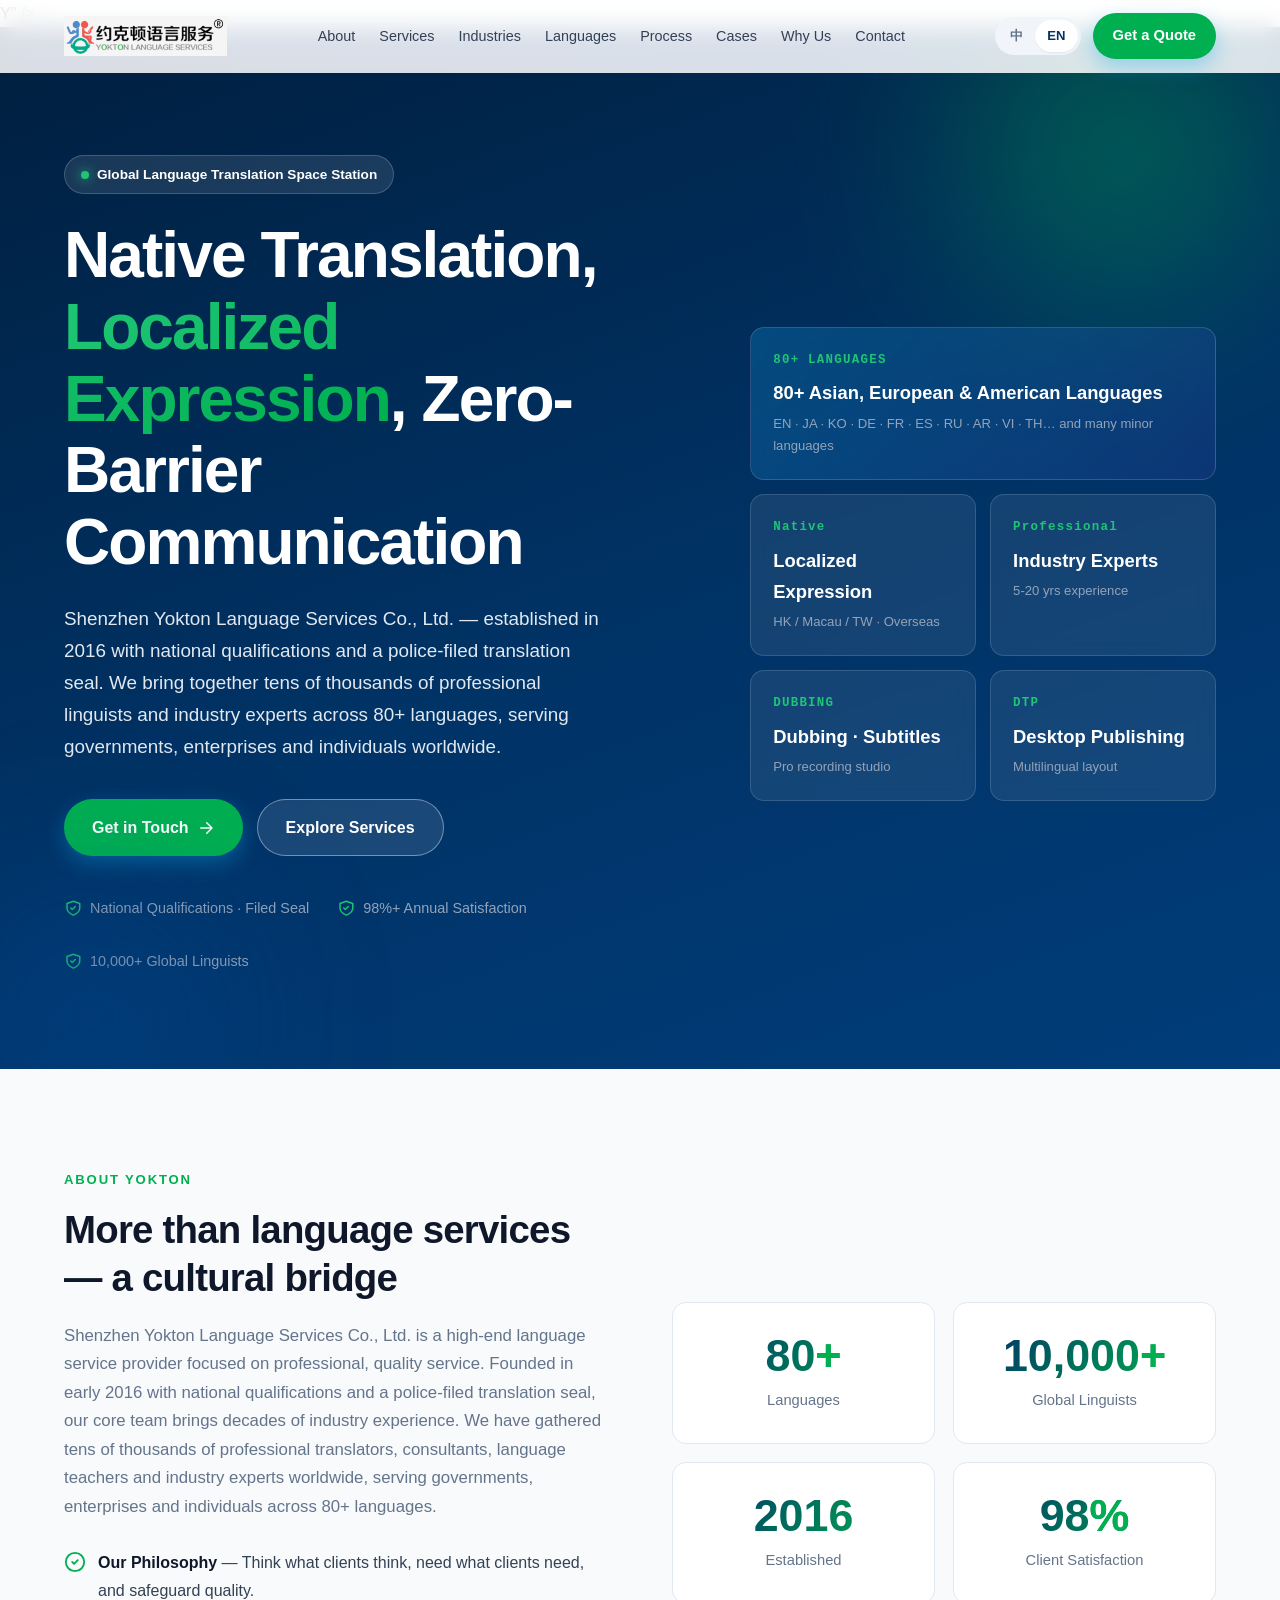
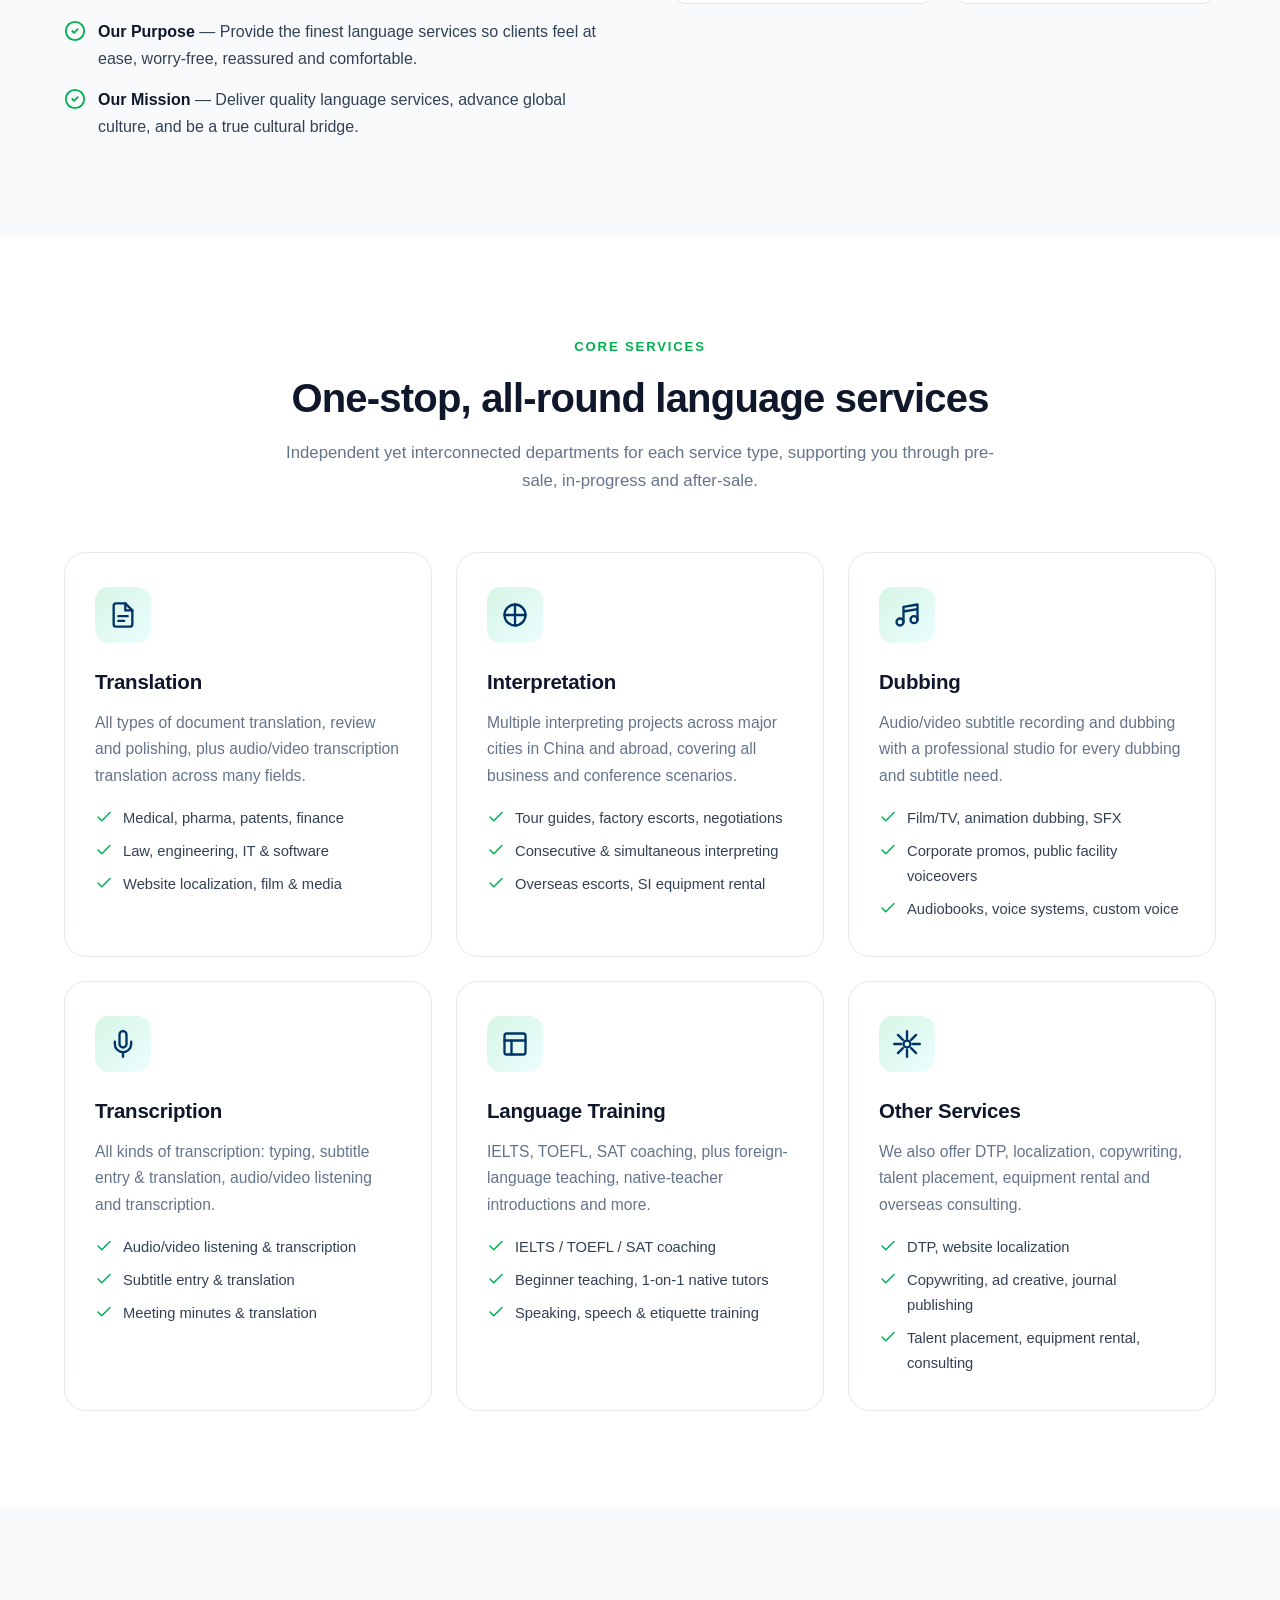
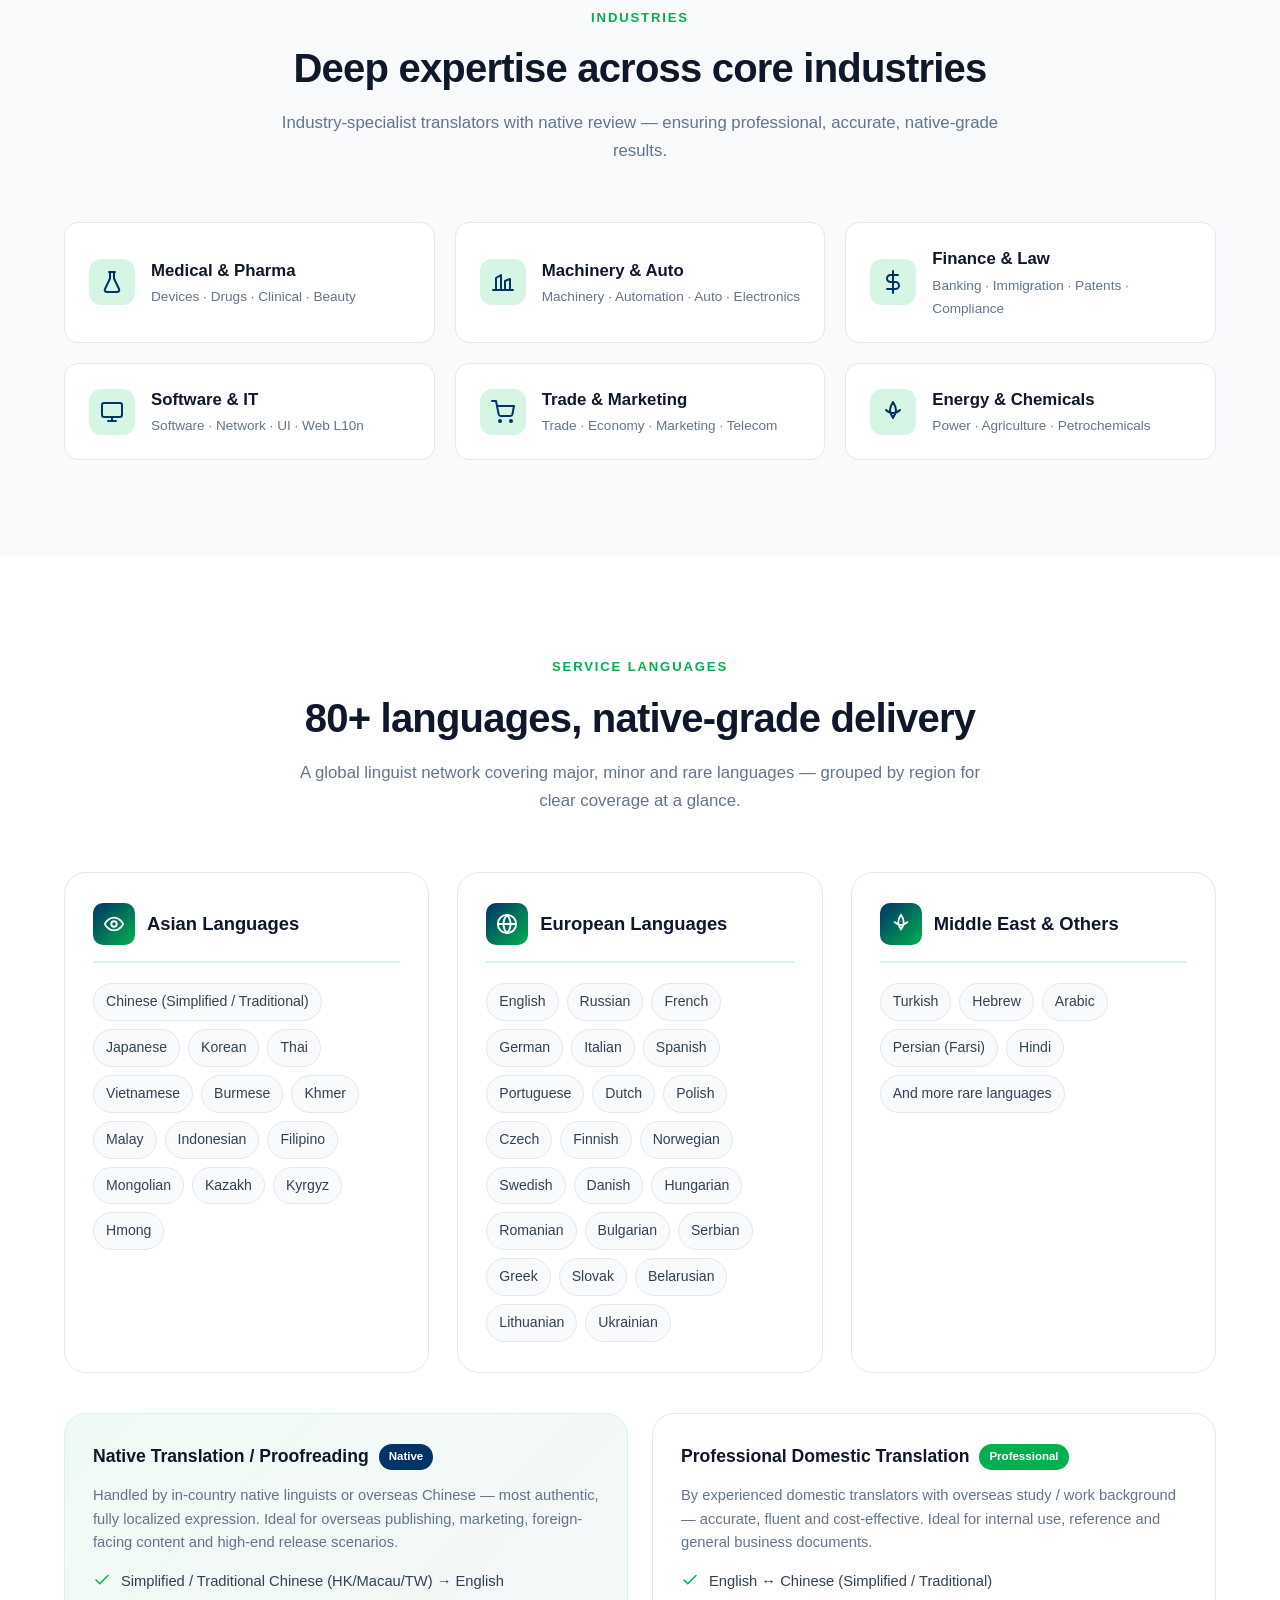
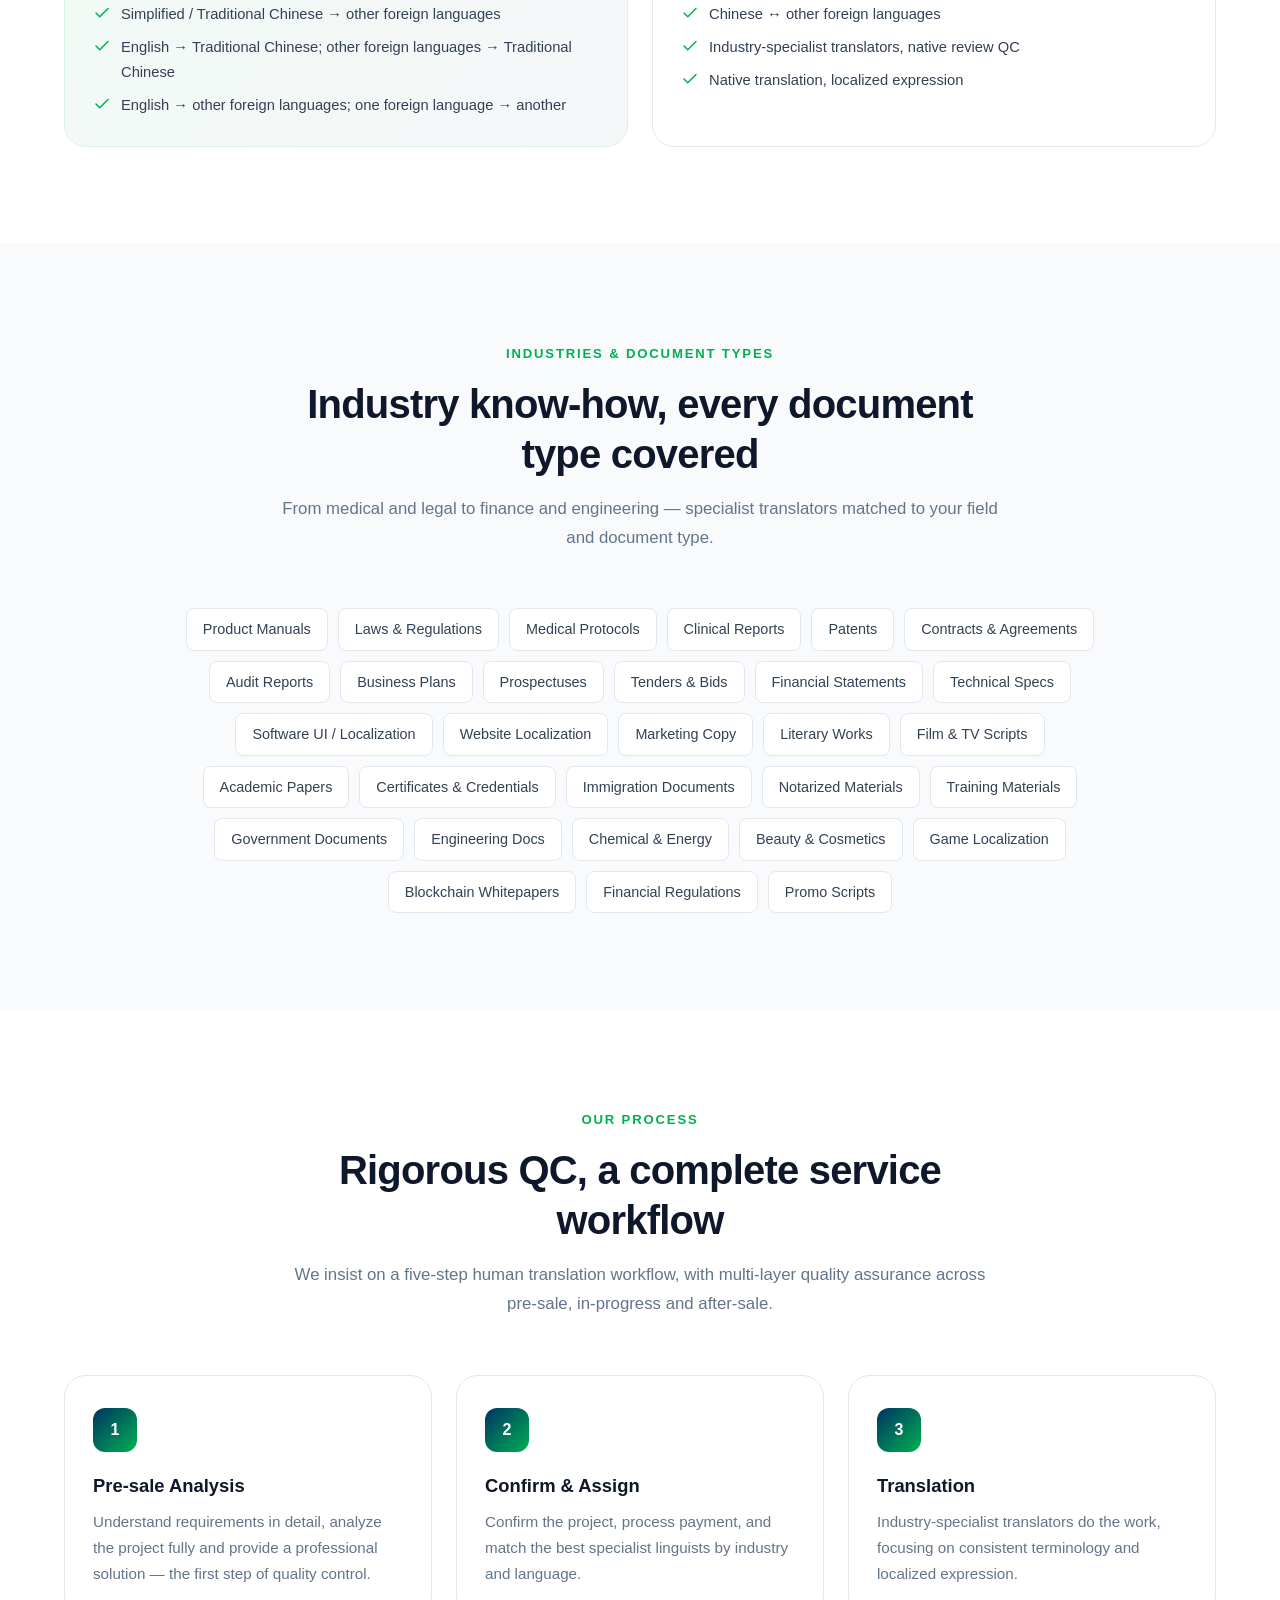
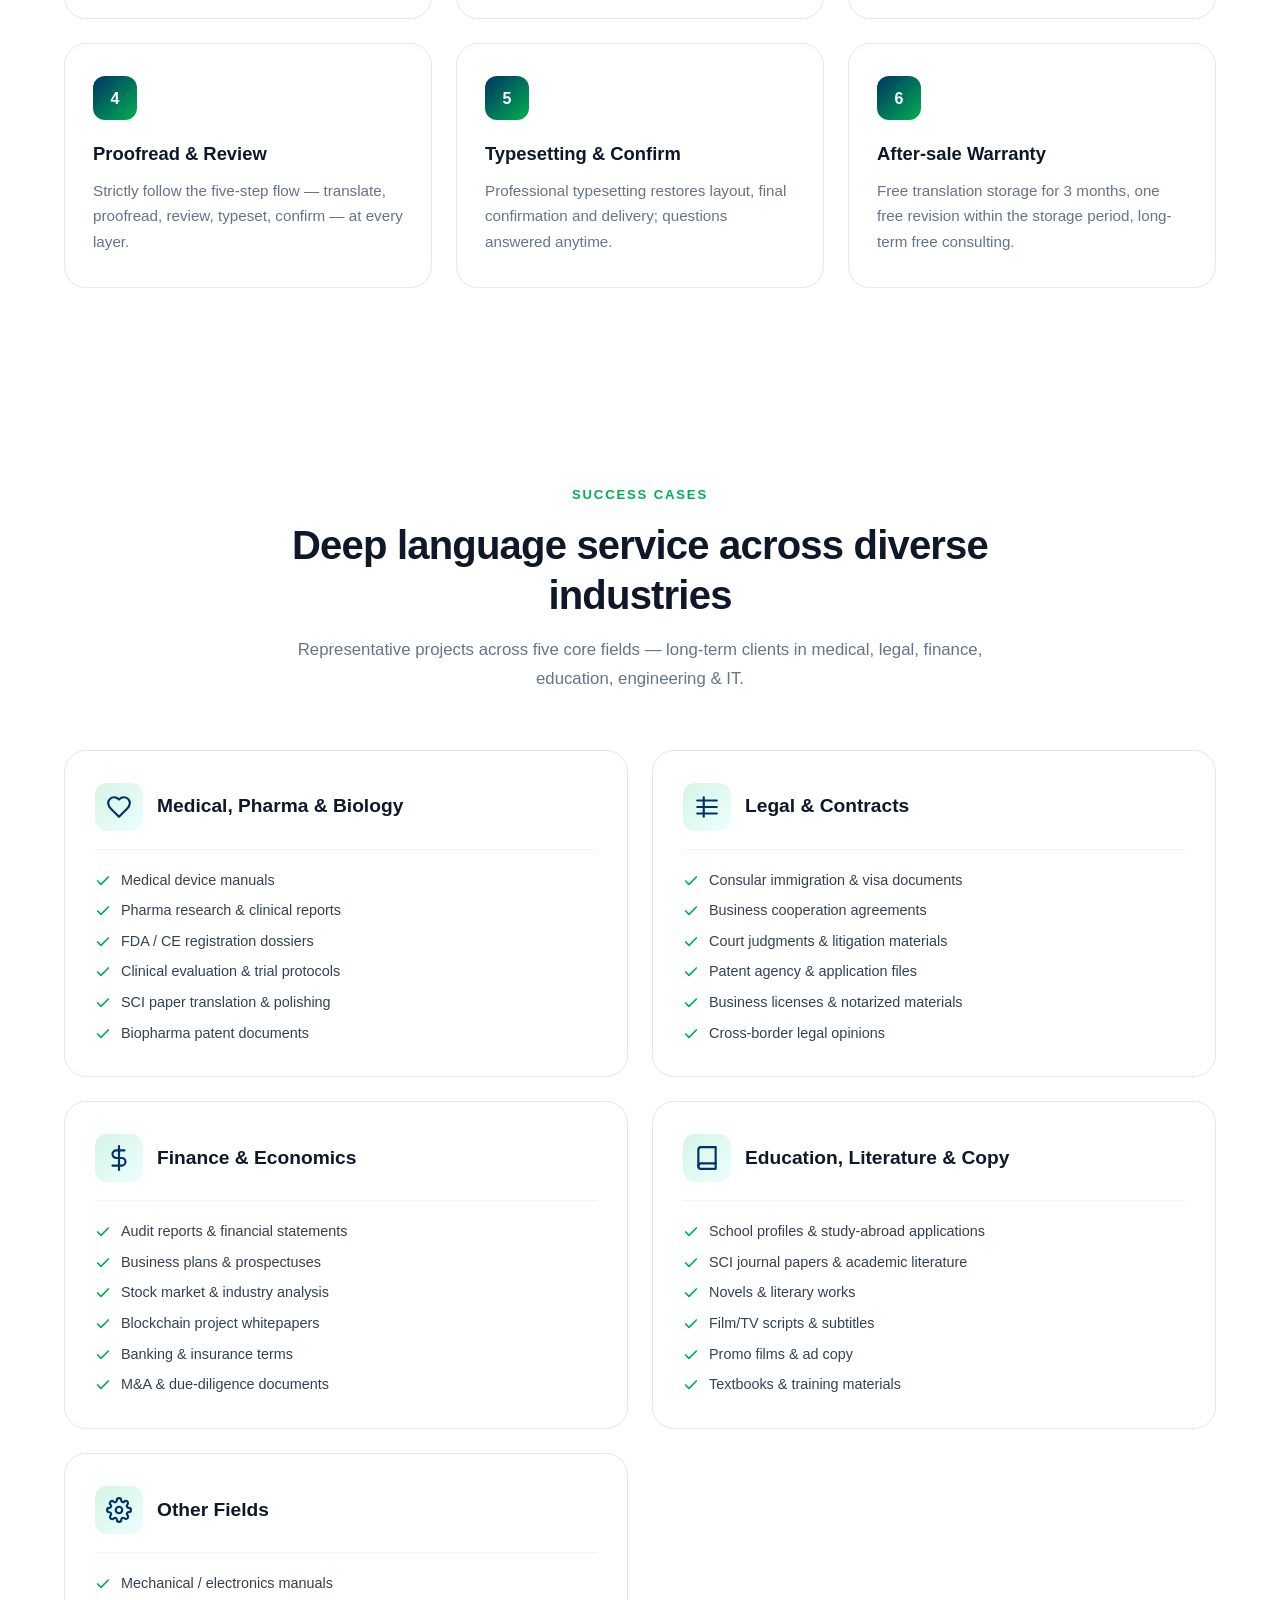
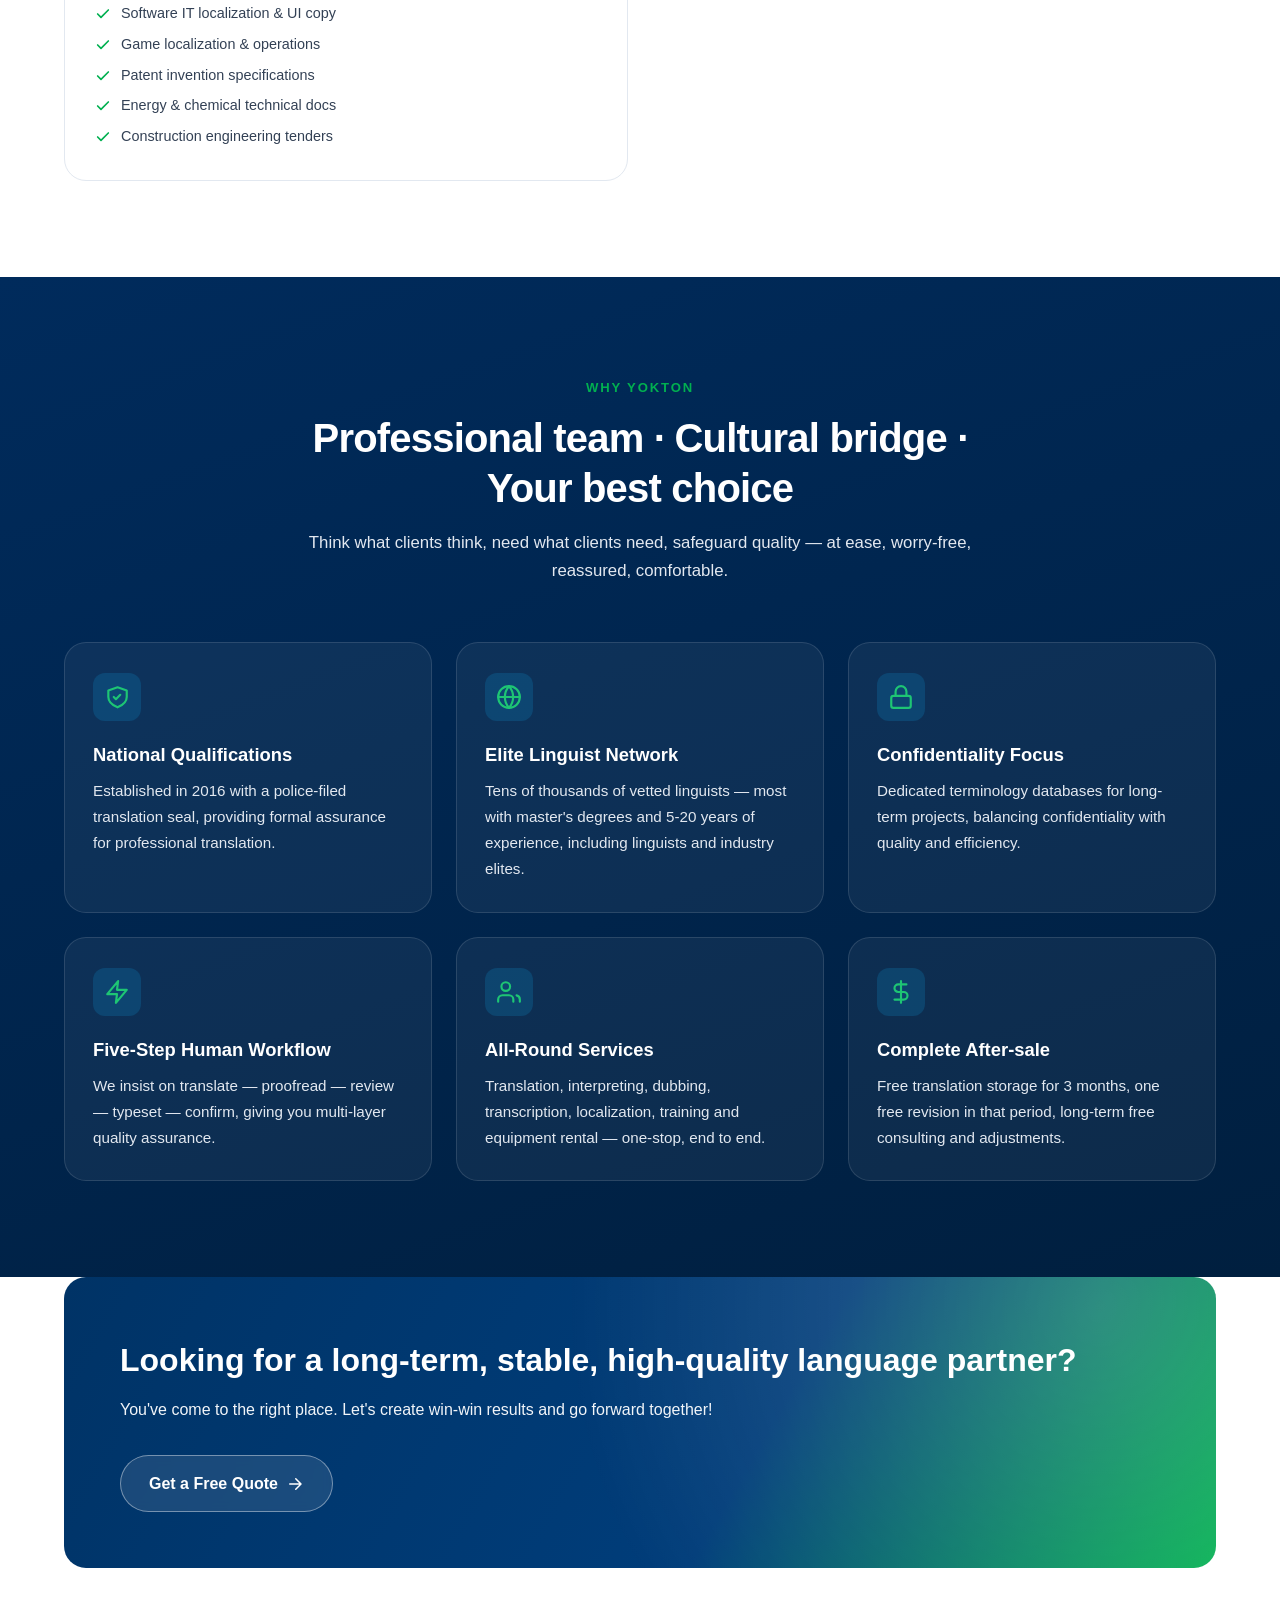
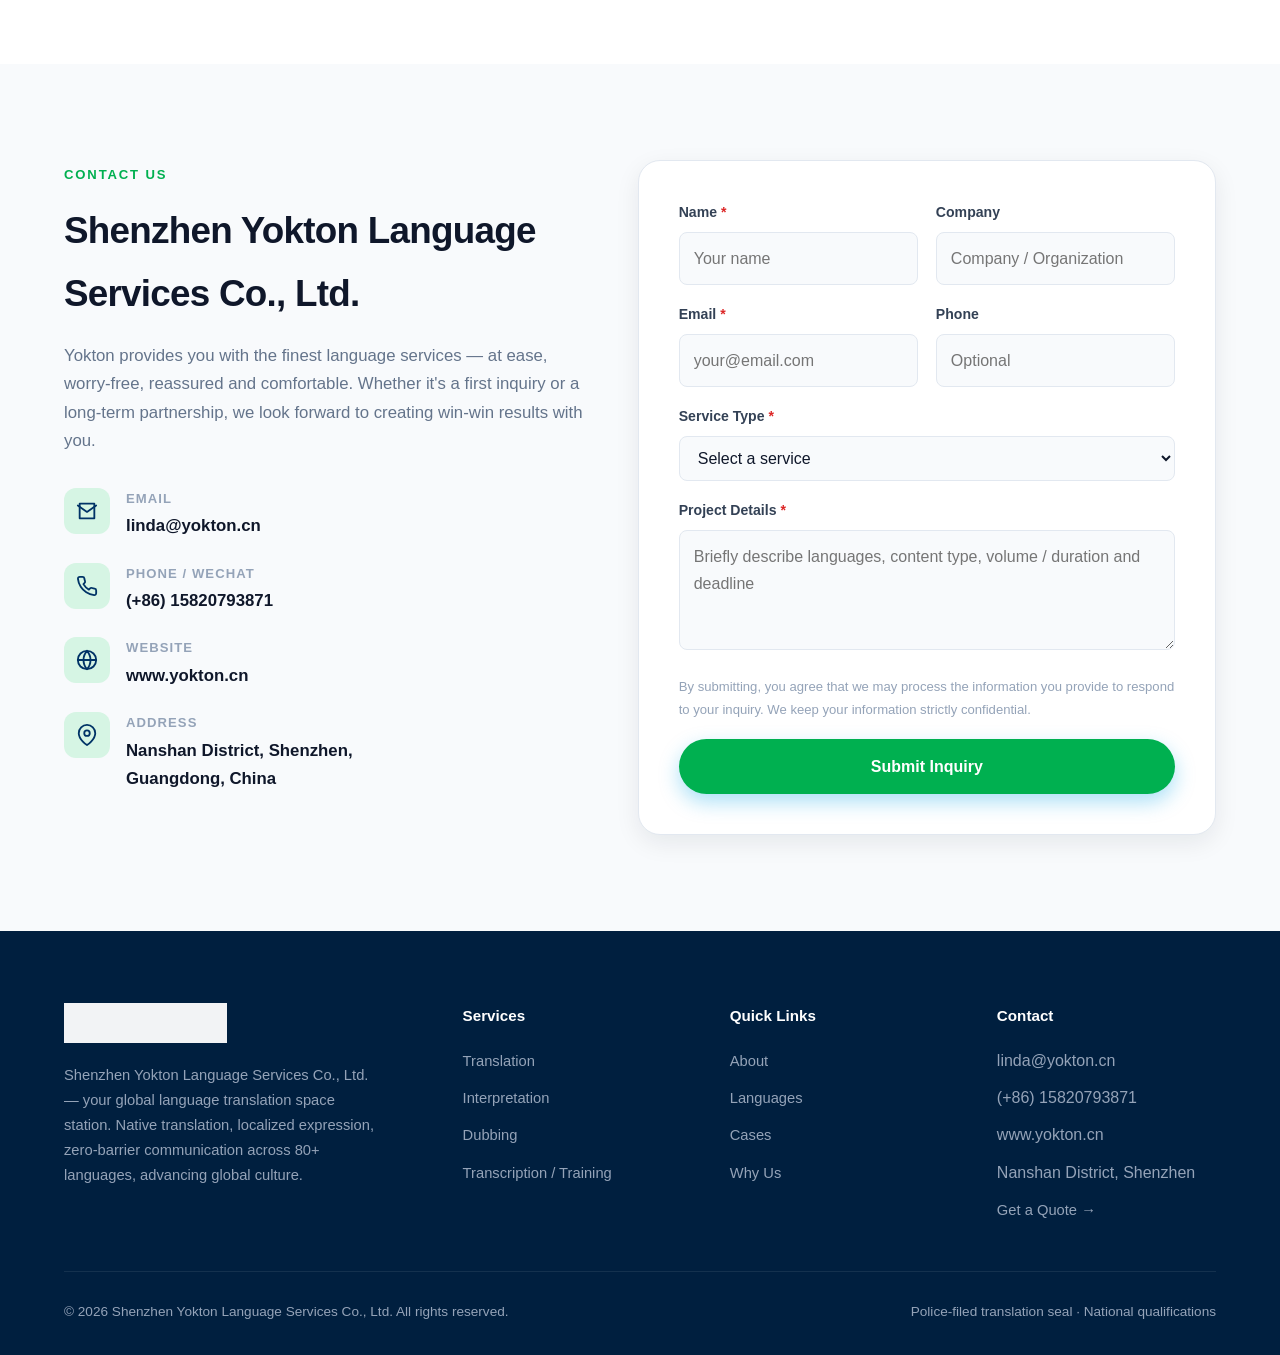
==== en/index.html @ 13876ada "Initial commit: Yokton bilingual static site with working contact form Contact form submits via Form" ====
<!DOCTYPE html>
<html lang="en">
<head>
<meta charset="UTF-8" />
<meta name="viewport" content="width=device-width, initial-scale=1.0" />
<title>Yokton Language Services | Global Language Translation Space Station</title>
<meta name="description" content="Shenzhen Yokton Language Services — your global language translation space station. Native translation, localized expression, zero-barrier communication. Translation, interpreting, dubbing, transcription, localization, DTP and training across 80+ languages, with 98%+ annual client satisfaction." />
<meta name="keywords" content="Yokton,translation company,Shenzhen translation,interpreting,dubbing,transcription,localization,DTP,language training,native translation,80 languages" />
<meta name="author" content="Shenzhen Yokton Language Services Co., Ltd." />

<!-- Open Graph -->
<meta property="og:type" content="website" />
<meta property="og:locale" content="en_US" />
<meta property="og:site_name" content="Yokton Language Services" />
<meta property="og:title" content="Yokton Language Services | Global Language Translation Space Station" />
<meta property="og:description" content="Native translation, localized expression, zero-barrier communication. Translation, interpreting, dubbing, localization across 80+ languages, with 98%+ client satisfaction." />
<meta property="og:url" content="https://www.yokton.cn/en/" />

<link rel="canonical" href="https://www.yokton.cn/en/" />
<link rel="alternate" hreflang="zh-CN" href="https://www.yokton.cn/" />
<link rel="alternate" hreflang="en" href="https://www.yokton.cn/en/" />
<link rel="icon" href="data:image/svg+xml,<svg xmlns='http://www.w3.org/2000/svg' viewBox='0 0 100 100' width="24" height="24"><rect width='100' height='100' rx='22' fill='%231e3a8a'/><text x='50' y='68' font-size='56' font-weight='800' fill='white' text-anchor='middle' font-family='sans-serif'>Y</text></svg>" />

<link rel="stylesheet" href="../css/style.css?v=4" />
</head>
<body>

<!-- ============ Header ============ -->
<header class="header" id="header">
  <div class="container nav">
    <a href="#top" class="brand" aria-label="Yokton Language Services home">
      <img src="../images/logo.png" alt="Yokton Language Services" class="brand-logo" />
    </a>

    <nav class="nav-menu" id="navMenu" aria-label="Main navigation">
      <a href="#about">About</a>
      <a href="#services">Services</a>
      <a href="#industries">Industries</a>
      <a href="#languages">Languages</a>
      <a href="#process">Process</a>
      <a href="#cases">Cases</a>
      <a href="#why">Why Us</a>
      <a href="#contact">Contact</a>
    </nav>

    <div class="nav-actions">
      <div class="lang-switch" role="group" aria-label="Language switch">
        <a href="../index.html" hreflang="zh">中</a>
        <a href="index.html" class="is-active" hreflang="en">EN</a>
      </div>
      <a href="#contact" class="btn btn--primary nav-cta">Get a Quote</a>
      <button class="nav-toggle" id="navToggle" aria-label="Open menu" aria-expanded="false" aria-controls="navMenu">
        <svg viewBox="0 0 24 24" fill="none" stroke="currentColor" stroke-width="2" stroke-linecap="round" width="24" height="24"><path d="M4 6h16M4 12h16M4 18h16"/></svg>
      </button>
    </div>
  </div>
</header>

<main id="top">

<!-- ============ Hero ============ -->
<section class="hero">
  <div class="container hero-grid">
    <div class="hero-copy">
      <span class="hero-eyebrow"><span class="dot"></span> Global Language Translation Space Station</span>
      <h1>Native Translation,<br><span class="accent">Localized Expression</span>, Zero-Barrier Communication</h1>
      <p class="hero-lead">Shenzhen Yokton Language Services Co., Ltd. — established in 2016 with national qualifications and a police-filed translation seal. We bring together tens of thousands of professional linguists and industry experts across 80+ languages, serving governments, enterprises and individuals worldwide.</p>
      <div class="hero-actions">
        <a href="#contact" class="btn btn--primary">
          Get in Touch
          <svg viewBox="0 0 24 24" fill="none" stroke="currentColor" stroke-width="2" stroke-linecap="round" stroke-linejoin="round" width="18" height="18"><path d="M5 12h14M13 5l7 7-7 7"/></svg>
        </a>
        <a href="#services" class="btn btn--ghost">Explore Services</a>
      </div>
      <div class="hero-trust">
        <span><svg viewBox="0 0 24 24" fill="none" stroke="currentColor" stroke-width="2" stroke-linecap="round" stroke-linejoin="round" width="18" height="18"><path d="M9 12l2 2 4-4"/><path d="M21 12c0 5-3.5 7.5-8.5 9.5C7.5 19.5 4 17 4 12V6l8.5-3L21 6z"/></svg> National Qualifications · Filed Seal</span>
        <span><svg viewBox="0 0 24 24" fill="none" stroke="currentColor" stroke-width="2" stroke-linecap="round" stroke-linejoin="round" width="18" height="18"><path d="M9 12l2 2 4-4"/><path d="M21 12c0 5-3.5 7.5-8.5 9.5C7.5 19.5 4 17 4 12V6l8.5-3L21 6z"/></svg> 98%+ Annual Satisfaction</span>
        <span><svg viewBox="0 0 24 24" fill="none" stroke="currentColor" stroke-width="2" stroke-linecap="round" stroke-linejoin="round" width="18" height="18"><path d="M9 12l2 2 4-4"/><path d="M21 12c0 5-3.5 7.5-8.5 9.5C7.5 19.5 4 17 4 12V6l8.5-3L21 6z"/></svg> 10,000+ Global Linguists</span>
      </div>
    </div>

    <div class="hero-visual">
      <div class="lang-cards">
        <div class="lang-card featured">
          <div class="code">80+ LANGUAGES</div>
          <div class="name">80+ Asian, European &amp; American Languages</div>
          <div class="meta">EN · JA · KO · DE · FR · ES · RU · AR · VI · TH… and many minor languages</div>
        </div>
        <div class="lang-card">
          <div class="code">Native</div>
          <div class="name">Localized Expression</div>
          <div class="meta">HK / Macau / TW · Overseas</div>
        </div>
        <div class="lang-card">
          <div class="code">Professional</div>
          <div class="name">Industry Experts</div>
          <div class="meta">5-20 yrs experience</div>
        </div>
        <div class="lang-card">
          <div class="code">DUBBING</div>
          <div class="name">Dubbing · Subtitles</div>
          <div class="meta">Pro recording studio</div>
        </div>
        <div class="lang-card">
          <div class="code">DTP</div>
          <div class="name">Desktop Publishing</div>
          <div class="meta">Multilingual layout</div>
        </div>
      </div>
    </div>
  </div>
</section>

<!-- ============ About ============ -->
<section class="section section--tint" id="about">
  <div class="container about-grid">
    <div class="about-text">
      <span class="section-eyebrow reveal">About Yokton</span>
      <h2 class="reveal" data-delay="1">More than language services — a cultural bridge</h2>
      <p class="reveal" data-delay="2">Shenzhen Yokton Language Services Co., Ltd. is a high-end language service provider focused on professional, quality service. Founded in early 2016 with national qualifications and a police-filed translation seal, our core team brings decades of industry experience. We have gathered tens of thousands of professional translators, consultants, language teachers and industry experts worldwide, serving governments, enterprises and individuals across 80+ languages.</p>
      <ul class="about-bullets">
        <li class="reveal" data-delay="2">
          <svg viewBox="0 0 24 24" fill="none" stroke="currentColor" stroke-width="2" stroke-linecap="round" stroke-linejoin="round" width="22" height="22"><path d="M9 12l2 2 4-4"/><circle cx="12" cy="12" r="10"/></svg>
          <span><strong>Our Philosophy</strong> — Think what clients think, need what clients need, and safeguard quality.</span>
        </li>
        <li class="reveal" data-delay="3">
          <svg viewBox="0 0 24 24" fill="none" stroke="currentColor" stroke-width="2" stroke-linecap="round" stroke-linejoin="round" width="22" height="22"><path d="M9 12l2 2 4-4"/><circle cx="12" cy="12" r="10"/></svg>
          <span><strong>Our Purpose</strong> — Provide the finest language services so clients feel at ease, worry-free, reassured and comfortable.</span>
        </li>
        <li class="reveal" data-delay="4">
          <svg viewBox="0 0 24 24" fill="none" stroke="currentColor" stroke-width="2" stroke-linecap="round" stroke-linejoin="round" width="22" height="22"><path d="M9 12l2 2 4-4"/><circle cx="12" cy="12" r="10"/></svg>
          <span><strong>Our Mission</strong> — Deliver quality language services, advance global culture, and be a true cultural bridge.</span>
        </li>
      </ul>
    </div>

    <div class="stats reveal" data-delay="2">
      <div class="stat">
        <div class="num" data-count="80" data-suffix="+">0</div>
        <div class="label">Languages</div>
      </div>
      <div class="stat">
        <div class="num" data-count="10000" data-suffix="+">0</div>
        <div class="label">Global Linguists</div>
      </div>
      <div class="stat">
        <div class="num" data-count="2016" data-nocomma>0</div>
        <div class="label">Established</div>
      </div>
      <div class="stat">
        <div class="num" data-count="98" data-suffix="%">0</div>
        <div class="label">Client Satisfaction</div>
      </div>
    </div>
  </div>
</section>

<!-- ============ Services ============ -->
<section class="section" id="services">
  <div class="container">
    <div class="section-head">
      <span class="section-eyebrow reveal">Core Services</span>
      <h2 class="section-title reveal" data-delay="1">One-stop, all-round language services</h2>
      <p class="section-sub reveal" data-delay="2">Independent yet interconnected departments for each service type, supporting you through pre-sale, in-progress and after-sale.</p>
    </div>

    <div class="card-grid">
      <article class="card reveal">
        <div class="card-icon">
          <svg viewBox="0 0 24 24" fill="none" stroke="currentColor" stroke-width="2" stroke-linecap="round" stroke-linejoin="round" width="28" height="28"><path d="M14 2H6a2 2 0 0 0-2 2v16a2 2 0 0 0 2 2h12a2 2 0 0 0 2-2V8z"/><path d="M14 2v6h6M8 13h8M8 17h5"/></svg>
        </div>
        <h3>Translation</h3>
        <p>All types of document translation, review and polishing, plus audio/video transcription translation across many fields.</p>
        <ul class="card-list">
          <li><svg viewBox="0 0 24 24" fill="none" stroke="currentColor" stroke-width="2" stroke-linecap="round" width="18" height="18"><path d="M20 6L9 17l-5-5"/></svg> Medical, pharma, patents, finance</li>
          <li><svg viewBox="0 0 24 24" fill="none" stroke="currentColor" stroke-width="2" stroke-linecap="round" width="18" height="18"><path d="M20 6L9 17l-5-5"/></svg> Law, engineering, IT &amp; software</li>
          <li><svg viewBox="0 0 24 24" fill="none" stroke="currentColor" stroke-width="2" stroke-linecap="round" width="18" height="18"><path d="M20 6L9 17l-5-5"/></svg> Website localization, film &amp; media</li>
        </ul>
      </article>

      <article class="card reveal" data-delay="1">
        <div class="card-icon">
          <svg viewBox="0 0 24 24" fill="none" stroke="currentColor" stroke-width="2" stroke-linecap="round" stroke-linejoin="round" width="28" height="28"><path d="M3 12a9 9 0 1 0 18 0 9 9 0 0 0-18 0z"/><path d="M12 3v18M3 12h18"/></svg>
        </div>
        <h3>Interpretation</h3>
        <p>Multiple interpreting projects across major cities in China and abroad, covering all business and conference scenarios.</p>
        <ul class="card-list">
          <li><svg viewBox="0 0 24 24" fill="none" stroke="currentColor" stroke-width="2" stroke-linecap="round" width="18" height="18"><path d="M20 6L9 17l-5-5"/></svg> Tour guides, factory escorts, negotiations</li>
          <li><svg viewBox="0 0 24 24" fill="none" stroke="currentColor" stroke-width="2" stroke-linecap="round" width="18" height="18"><path d="M20 6L9 17l-5-5"/></svg> Consecutive &amp; simultaneous interpreting</li>
          <li><svg viewBox="0 0 24 24" fill="none" stroke="currentColor" stroke-width="2" stroke-linecap="round" width="18" height="18"><path d="M20 6L9 17l-5-5"/></svg> Overseas escorts, SI equipment rental</li>
        </ul>
      </article>

      <article class="card reveal" data-delay="2">
        <div class="card-icon">
          <svg viewBox="0 0 24 24" fill="none" stroke="currentColor" stroke-width="2" stroke-linecap="round" stroke-linejoin="round" width="28" height="28"><path d="M9 18V5l12-2v13M9 9l12-2"/><circle cx="6" cy="18" r="3"/><circle cx="18" cy="16" r="3"/></svg>
        </div>
        <h3>Dubbing</h3>
        <p>Audio/video subtitle recording and dubbing with a professional studio for every dubbing and subtitle need.</p>
        <ul class="card-list">
          <li><svg viewBox="0 0 24 24" fill="none" stroke="currentColor" stroke-width="2" stroke-linecap="round" width="18" height="18"><path d="M20 6L9 17l-5-5"/></svg> Film/TV, animation dubbing, SFX</li>
          <li><svg viewBox="0 0 24 24" fill="none" stroke="currentColor" stroke-width="2" stroke-linecap="round" width="18" height="18"><path d="M20 6L9 17l-5-5"/></svg> Corporate promos, public facility voiceovers</li>
          <li><svg viewBox="0 0 24 24" fill="none" stroke="currentColor" stroke-width="2" stroke-linecap="round" width="18" height="18"><path d="M20 6L9 17l-5-5"/></svg> Audiobooks, voice systems, custom voice</li>
        </ul>
      </article>

      <article class="card reveal">
        <div class="card-icon">
          <svg viewBox="0 0 24 24" fill="none" stroke="currentColor" stroke-width="2" stroke-linecap="round" stroke-linejoin="round" width="28" height="28"><path d="M12 1a3 3 0 0 0-3 3v8a3 3 0 0 0 6 0V4a3 3 0 0 0-3-3z"/><path d="M19 10v2a7 7 0 0 1-14 0v-2M12 19v4"/></svg>
        </div>
        <h3>Transcription</h3>
        <p>All kinds of transcription: typing, subtitle entry &amp; translation, audio/video listening and transcription.</p>
        <ul class="card-list">
          <li><svg viewBox="0 0 24 24" fill="none" stroke="currentColor" stroke-width="2" stroke-linecap="round" width="18" height="18"><path d="M20 6L9 17l-5-5"/></svg> Audio/video listening &amp; transcription</li>
          <li><svg viewBox="0 0 24 24" fill="none" stroke="currentColor" stroke-width="2" stroke-linecap="round" width="18" height="18"><path d="M20 6L9 17l-5-5"/></svg> Subtitle entry &amp; translation</li>
          <li><svg viewBox="0 0 24 24" fill="none" stroke="currentColor" stroke-width="2" stroke-linecap="round" width="18" height="18"><path d="M20 6L9 17l-5-5"/></svg> Meeting minutes &amp; translation</li>
        </ul>
      </article>

      <article class="card reveal" data-delay="1">
        <div class="card-icon">
          <svg viewBox="0 0 24 24" fill="none" stroke="currentColor" stroke-width="2" stroke-linecap="round" stroke-linejoin="round" width="28" height="28"><rect x="3" y="3" width="18" height="18" rx="2"/><path d="M3 9h18M9 21V9"/></svg>
        </div>
        <h3>Language Training</h3>
        <p>IELTS, TOEFL, SAT coaching, plus foreign-language teaching, native-teacher introductions and more.</p>
        <ul class="card-list">
          <li><svg viewBox="0 0 24 24" fill="none" stroke="currentColor" stroke-width="2" stroke-linecap="round" width="18" height="18"><path d="M20 6L9 17l-5-5"/></svg> IELTS / TOEFL / SAT coaching</li>
          <li><svg viewBox="0 0 24 24" fill="none" stroke="currentColor" stroke-width="2" stroke-linecap="round" width="18" height="18"><path d="M20 6L9 17l-5-5"/></svg> Beginner teaching, 1-on-1 native tutors</li>
          <li><svg viewBox="0 0 24 24" fill="none" stroke="currentColor" stroke-width="2" stroke-linecap="round" width="18" height="18"><path d="M20 6L9 17l-5-5"/></svg> Speaking, speech &amp; etiquette training</li>
        </ul>
      </article>

      <article class="card reveal" data-delay="2">
        <div class="card-icon">
          <svg viewBox="0 0 24 24" fill="none" stroke="currentColor" stroke-width="2" stroke-linecap="round" stroke-linejoin="round" width="28" height="28"><circle cx="12" cy="12" r="3"/><path d="M12 1v6M12 17v6M4.22 4.22l4.24 4.24M15.54 15.54l4.24 4.24M1 12h6M17 12h6M4.22 19.78l4.24-4.24M15.54 8.46l4.24-4.24"/></svg>
        </div>
        <h3>Other Services</h3>
        <p>We also offer DTP, localization, copywriting, talent placement, equipment rental and overseas consulting.</p>
        <ul class="card-list">
          <li><svg viewBox="0 0 24 24" fill="none" stroke="currentColor" stroke-width="2" stroke-linecap="round" width="18" height="18"><path d="M20 6L9 17l-5-5"/></svg> DTP, website localization</li>
          <li><svg viewBox="0 0 24 24" fill="none" stroke="currentColor" stroke-width="2" stroke-linecap="round" width="18" height="18"><path d="M20 6L9 17l-5-5"/></svg> Copywriting, ad creative, journal publishing</li>
          <li><svg viewBox="0 0 24 24" fill="none" stroke="currentColor" stroke-width="2" stroke-linecap="round" width="18" height="18"><path d="M20 6L9 17l-5-5"/></svg> Talent placement, equipment rental, consulting</li>
        </ul>
      </article>
    </div>
  </div>
</section>

<!-- ============ Industries ============ -->
<section class="section section--tint" id="industries">
  <div class="container">
    <div class="section-head">
      <span class="section-eyebrow reveal">Industries</span>
      <h2 class="section-title reveal" data-delay="1">Deep expertise across core industries</h2>
      <p class="section-sub reveal" data-delay="2">Industry-specialist translators with native review — ensuring professional, accurate, native-grade results.</p>
    </div>

    <div class="industry-grid">
      <div class="industry reveal">
        <div class="industry-ico"><svg viewBox="0 0 24 24" fill="none" stroke="currentColor" stroke-width="2" stroke-linecap="round" stroke-linejoin="round" width="24" height="24"><path d="M9 2h6M10 2v6.5L5 19a2 2 0 0 0 2 3h10a2 2 0 0 0 2-3l-5-10.5V2"/></svg></div>
        <div><h4>Medical &amp; Pharma</h4><p>Devices · Drugs · Clinical · Beauty</p></div>
      </div>
      <div class="industry reveal" data-delay="1">
        <div class="industry-ico"><svg viewBox="0 0 24 24" fill="none" stroke="currentColor" stroke-width="2" stroke-linecap="round" stroke-linejoin="round" width="24" height="24"><path d="M2 20h20M5 20V8l5-3v15M14 20v-9l5-2v11"/></svg></div>
        <div><h4>Machinery &amp; Auto</h4><p>Machinery · Automation · Auto · Electronics</p></div>
      </div>
      <div class="industry reveal" data-delay="2">
        <div class="industry-ico"><svg viewBox="0 0 24 24" fill="none" stroke="currentColor" stroke-width="2" stroke-linecap="round" stroke-linejoin="round" width="24" height="24"><path d="M12 1v22M17 5H9.5a3.5 3.5 0 0 0 0 7h5a3.5 3.5 0 0 1 0 7H6"/></svg></div>
        <div><h4>Finance &amp; Law</h4><p>Banking · Immigration · Patents · Compliance</p></div>
      </div>
      <div class="industry reveal">
        <div class="industry-ico"><svg viewBox="0 0 24 24" fill="none" stroke="currentColor" stroke-width="2" stroke-linecap="round" stroke-linejoin="round" width="24" height="24"><rect x="2" y="3" width="20" height="14" rx="2"/><path d="M8 21h8M12 17v4"/></svg></div>
        <div><h4>Software &amp; IT</h4><p>Software · Network · UI · Web L10n</p></div>
      </div>
      <div class="industry reveal" data-delay="1">
        <div class="industry-ico"><svg viewBox="0 0 24 24" fill="none" stroke="currentColor" stroke-width="2" stroke-linecap="round" stroke-linejoin="round" width="24" height="24"><circle cx="9" cy="21" r="1"/><circle cx="20" cy="21" r="1"/><path d="M1 1h4l2.7 13.4a2 2 0 0 0 2 1.6h9.7a2 2 0 0 0 2-1.6L23 6H6"/></svg></div>
        <div><h4>Trade &amp; Marketing</h4><p>Trade · Economy · Marketing · Telecom</p></div>
      </div>
      <div class="industry reveal" data-delay="2">
        <div class="industry-ico"><svg viewBox="0 0 24 24" fill="none" stroke="currentColor" stroke-width="2" stroke-linecap="round" stroke-linejoin="round" width="24" height="24"><path d="M12 2C8 8 8 12 12 18M12 18c4-6 4-10 0-16M5 10c2 2 5 3 7 3s5-1 7-3"/></svg></div>
        <div><h4>Energy &amp; Chemicals</h4><p>Power · Agriculture · Petrochemicals</p></div>
      </div>
    </div>
  </div>
</section>

<!-- ============ Languages ============ -->
<section class="section" id="languages">
  <div class="container">
    <div class="section-head">
      <span class="section-eyebrow reveal">Service Languages</span>
      <h2 class="section-title reveal" data-delay="1">80+ languages, native-grade delivery</h2>
      <p class="section-sub reveal" data-delay="2">A global linguist network covering major, minor and rare languages — grouped by region for clear coverage at a glance.</p>
    </div>

    <div class="lang-section-grid">
      <div class="lang-group reveal">
        <div class="lang-group-head">
          <span class="lang-group-ico">
            <svg viewBox="0 0 24 24" fill="none" stroke="currentColor" stroke-width="2" stroke-linecap="round" stroke-linejoin="round" width="22" height="22"><path d="M2 12s3-7 10-7 10 7 10 7-3 7-10 7-10-7-10-7z"/><circle cx="12" cy="12" r="3"/></svg>
          </span>
          <h3>Asian Languages</h3>
        </div>
        <div class="lang-tags">
          <span class="lang-tag">Chinese (Simplified / Traditional)</span>
          <span class="lang-tag">Japanese</span>
          <span class="lang-tag">Korean</span>
          <span class="lang-tag">Thai</span>
          <span class="lang-tag">Vietnamese</span>
          <span class="lang-tag">Burmese</span>
          <span class="lang-tag">Khmer</span>
          <span class="lang-tag">Malay</span>
          <span class="lang-tag">Indonesian</span>
          <span class="lang-tag">Filipino</span>
          <span class="lang-tag">Mongolian</span>
          <span class="lang-tag">Kazakh</span>
          <span class="lang-tag">Kyrgyz</span>
          <span class="lang-tag">Hmong</span>
        </div>
      </div>

      <div class="lang-group reveal" data-delay="1">
        <div class="lang-group-head">
          <span class="lang-group-ico">
            <svg viewBox="0 0 24 24" fill="none" stroke="currentColor" stroke-width="2" stroke-linecap="round" stroke-linejoin="round" width="22" height="22"><circle cx="12" cy="12" r="10"/><path d="M2 12h20M12 2a15 15 0 0 1 0 20M12 2a15 15 0 0 0 0 20"/></svg>
          </span>
          <h3>European Languages</h3>
        </div>
        <div class="lang-tags">
          <span class="lang-tag">English</span>
          <span class="lang-tag">Russian</span>
          <span class="lang-tag">French</span>
          <span class="lang-tag">German</span>
          <span class="lang-tag">Italian</span>
          <span class="lang-tag">Spanish</span>
          <span class="lang-tag">Portuguese</span>
          <span class="lang-tag">Dutch</span>
          <span class="lang-tag">Polish</span>
          <span class="lang-tag">Czech</span>
          <span class="lang-tag">Finnish</span>
          <span class="lang-tag">Norwegian</span>
          <span class="lang-tag">Swedish</span>
          <span class="lang-tag">Danish</span>
          <span class="lang-tag">Hungarian</span>
          <span class="lang-tag">Romanian</span>
          <span class="lang-tag">Bulgarian</span>
          <span class="lang-tag">Serbian</span>
          <span class="lang-tag">Greek</span>
          <span class="lang-tag">Slovak</span>
          <span class="lang-tag">Belarusian</span>
          <span class="lang-tag">Lithuanian</span>
          <span class="lang-tag">Ukrainian</span>
        </div>
      </div>

      <div class="lang-group reveal" data-delay="2">
        <div class="lang-group-head">
          <span class="lang-group-ico">
            <svg viewBox="0 0 24 24" fill="none" stroke="currentColor" stroke-width="2" stroke-linecap="round" stroke-linejoin="round" width="22" height="22"><path d="M12 2C8 8 8 12 12 18M12 18c4-6 4-10 0-16M5 10c2 2 5 3 7 3s5-1 7-3"/></svg>
          </span>
          <h3>Middle East &amp; Others</h3>
        </div>
        <div class="lang-tags">
          <span class="lang-tag">Turkish</span>
          <span class="lang-tag">Hebrew</span>
          <span class="lang-tag">Arabic</span>
          <span class="lang-tag">Persian (Farsi)</span>
          <span class="lang-tag">Hindi</span>
          <span class="lang-tag">And more rare languages</span>
        </div>
      </div>
    </div>

    <div class="translate-types">
      <div class="translate-type translate-type--native reveal">
        <h4>Native Translation / Proofreading <span class="badge">Native</span></h4>
        <p>Handled by in-country native linguists or overseas Chinese — most authentic, fully localized expression. Ideal for overseas publishing, marketing, foreign-facing content and high-end release scenarios.</p>
        <ul>
          <li><svg viewBox="0 0 24 24" fill="none" stroke="currentColor" stroke-width="2" stroke-linecap="round" width="18" height="18"><path d="M20 6L9 17l-5-5"/></svg> Simplified / Traditional Chinese (HK/Macau/TW) → English</li>
          <li><svg viewBox="0 0 24 24" fill="none" stroke="currentColor" stroke-width="2" stroke-linecap="round" width="18" height="18"><path d="M20 6L9 17l-5-5"/></svg> Simplified / Traditional Chinese → other foreign languages</li>
          <li><svg viewBox="0 0 24 24" fill="none" stroke="currentColor" stroke-width="2" stroke-linecap="round" width="18" height="18"><path d="M20 6L9 17l-5-5"/></svg> English → Traditional Chinese; other foreign languages → Traditional Chinese</li>
          <li><svg viewBox="0 0 24 24" fill="none" stroke="currentColor" stroke-width="2" stroke-linecap="round" width="18" height="18"><path d="M20 6L9 17l-5-5"/></svg> English → other foreign languages; one foreign language → another</li>
        </ul>
      </div>
      <div class="translate-type reveal" data-delay="1">
        <h4>Professional Domestic Translation <span class="badge">Professional</span></h4>
        <p>By experienced domestic translators with overseas study / work background — accurate, fluent and cost-effective. Ideal for internal use, reference and general business documents.</p>
        <ul>
          <li><svg viewBox="0 0 24 24" fill="none" stroke="currentColor" stroke-width="2" stroke-linecap="round" width="18" height="18"><path d="M20 6L9 17l-5-5"/></svg> English ↔ Chinese (Simplified / Traditional)</li>
          <li><svg viewBox="0 0 24 24" fill="none" stroke="currentColor" stroke-width="2" stroke-linecap="round" width="18" height="18"><path d="M20 6L9 17l-5-5"/></svg> Chinese ↔ other foreign languages</li>
          <li><svg viewBox="0 0 24 24" fill="none" stroke="currentColor" stroke-width="2" stroke-linecap="round" width="18" height="18"><path d="M20 6L9 17l-5-5"/></svg> Industry-specialist translators, native review QC</li>
          <li><svg viewBox="0 0 24 24" fill="none" stroke="currentColor" stroke-width="2" stroke-linecap="round" width="18" height="18"><path d="M20 6L9 17l-5-5"/></svg> Native translation, localized expression</li>
        </ul>
      </div>
    </div>
  </div>
</section>

<!-- ============ Industries & Document Types ============ -->
<section class="section section--tint" id="doctypes">
  <div class="container">
    <div class="section-head">
      <span class="section-eyebrow reveal">Industries &amp; Document Types</span>
      <h2 class="section-title reveal" data-delay="1">Industry know-how, every document type covered</h2>
      <p class="section-sub reveal" data-delay="2">From medical and legal to finance and engineering — specialist translators matched to your field and document type.</p>
    </div>

    <div class="doc-types reveal">
      <span class="doc-tag">Product Manuals</span>
      <span class="doc-tag">Laws &amp; Regulations</span>
      <span class="doc-tag">Medical Protocols</span>
      <span class="doc-tag">Clinical Reports</span>
      <span class="doc-tag">Patents</span>
      <span class="doc-tag">Contracts &amp; Agreements</span>
      <span class="doc-tag">Audit Reports</span>
      <span class="doc-tag">Business Plans</span>
      <span class="doc-tag">Prospectuses</span>
      <span class="doc-tag">Tenders &amp; Bids</span>
      <span class="doc-tag">Financial Statements</span>
      <span class="doc-tag">Technical Specs</span>
      <span class="doc-tag">Software UI / Localization</span>
      <span class="doc-tag">Website Localization</span>
      <span class="doc-tag">Marketing Copy</span>
      <span class="doc-tag">Literary Works</span>
      <span class="doc-tag">Film &amp; TV Scripts</span>
      <span class="doc-tag">Academic Papers</span>
      <span class="doc-tag">Certificates &amp; Credentials</span>
      <span class="doc-tag">Immigration Documents</span>
      <span class="doc-tag">Notarized Materials</span>
      <span class="doc-tag">Training Materials</span>
      <span class="doc-tag">Government Documents</span>
      <span class="doc-tag">Engineering Docs</span>
      <span class="doc-tag">Chemical &amp; Energy</span>
      <span class="doc-tag">Beauty &amp; Cosmetics</span>
      <span class="doc-tag">Game Localization</span>
      <span class="doc-tag">Blockchain Whitepapers</span>
      <span class="doc-tag">Financial Regulations</span>
      <span class="doc-tag">Promo Scripts</span>
    </div>
  </div>
</section>

<!-- ============ Process ============ -->
<section class="section" id="process">
  <div class="container">
    <div class="section-head">
      <span class="section-eyebrow reveal">Our Process</span>
      <h2 class="section-title reveal" data-delay="1">Rigorous QC, a complete service workflow</h2>
      <p class="section-sub reveal" data-delay="2">We insist on a five-step human translation workflow, with multi-layer quality assurance across pre-sale, in-progress and after-sale.</p>
    </div>

    <div class="process">
      <div class="step reveal">
        <span class="step-num">1</span>
        <h3>Pre-sale Analysis</h3>
        <p>Understand requirements in detail, analyze the project fully and provide a professional solution — the first step of quality control.</p>
      </div>
      <div class="step reveal" data-delay="1">
        <span class="step-num">2</span>
        <h3>Confirm &amp; Assign</h3>
        <p>Confirm the project, process payment, and match the best specialist linguists by industry and language.</p>
      </div>
      <div class="step reveal" data-delay="2">
        <span class="step-num">3</span>
        <h3>Translation</h3>
        <p>Industry-specialist translators do the work, focusing on consistent terminology and localized expression.</p>
      </div>
      <div class="step reveal">
        <span class="step-num">4</span>
        <h3>Proofread &amp; Review</h3>
        <p>Strictly follow the five-step flow — translate, proofread, review, typeset, confirm — at every layer.</p>
      </div>
      <div class="step reveal" data-delay="1">
        <span class="step-num">5</span>
        <h3>Typesetting &amp; Confirm</h3>
        <p>Professional typesetting restores layout, final confirmation and delivery; questions answered anytime.</p>
      </div>
      <div class="step reveal" data-delay="2">
        <span class="step-num">6</span>
        <h3>After-sale Warranty</h3>
        <p>Free translation storage for 3 months, one free revision within the storage period, long-term free consulting.</p>
      </div>
    </div>
  </div>
</section>

<!-- ============ Cases ============ -->
<section class="section" id="cases">
  <div class="container">
    <div class="section-head">
      <span class="section-eyebrow reveal">Success Cases</span>
      <h2 class="section-title reveal" data-delay="1">Deep language service across diverse industries</h2>
      <p class="section-sub reveal" data-delay="2">Representative projects across five core fields — long-term clients in medical, legal, finance, education, engineering &amp; IT.</p>
    </div>

    <div class="case-grid">
      <div class="case-card reveal">
        <div class="case-head">
          <span class="case-ico">
            <svg viewBox="0 0 24 24" fill="none" stroke="currentColor" stroke-width="2" stroke-linecap="round" stroke-linejoin="round" width="26" height="26"><path d="M19 14c1.49-1.46 3-3.21 3-5.5A5.5 5.5 0 0 0 16.5 3c-1.76 0-3 .5-4.5 2-1.5-1.5-2.74-2-4.5-2A5.5 5.5 0 0 0 2 8.5c0 2.29 1.51 4.04 3 5.5l7 7Z"/></svg>
          </span>
          <h3>Medical, Pharma &amp; Biology</h3>
        </div>
        <ul class="case-list">
          <li><svg viewBox="0 0 24 24" fill="none" stroke="currentColor" stroke-width="2.5" stroke-linecap="round" stroke-linejoin="round" width="16" height="16"><polyline points="20 6 9 17 4 12"/></svg>Medical device manuals</li>
          <li><svg viewBox="0 0 24 24" fill="none" stroke="currentColor" stroke-width="2.5" stroke-linecap="round" stroke-linejoin="round" width="16" height="16"><polyline points="20 6 9 17 4 12"/></svg>Pharma research &amp; clinical reports</li>
          <li><svg viewBox="0 0 24 24" fill="none" stroke="currentColor" stroke-width="2.5" stroke-linecap="round" stroke-linejoin="round" width="16" height="16"><polyline points="20 6 9 17 4 12"/></svg>FDA / CE registration dossiers</li>
          <li><svg viewBox="0 0 24 24" fill="none" stroke="currentColor" stroke-width="2.5" stroke-linecap="round" stroke-linejoin="round" width="16" height="16"><polyline points="20 6 9 17 4 12"/></svg>Clinical evaluation &amp; trial protocols</li>
          <li><svg viewBox="0 0 24 24" fill="none" stroke="currentColor" stroke-width="2.5" stroke-linecap="round" stroke-linejoin="round" width="16" height="16"><polyline points="20 6 9 17 4 12"/></svg>SCI paper translation &amp; polishing</li>
          <li><svg viewBox="0 0 24 24" fill="none" stroke="currentColor" stroke-width="2.5" stroke-linecap="round" stroke-linejoin="round" width="16" height="16"><polyline points="20 6 9 17 4 12"/></svg>Biopharma patent documents</li>
        </ul>
      </div>

      <div class="case-card reveal" data-delay="1">
        <div class="case-head">
          <span class="case-ico">
            <svg viewBox="0 0 24 24" fill="none" stroke="currentColor" stroke-width="2" stroke-linecap="round" stroke-linejoin="round" width="26" height="26"><path d="M3 6h18M3 12h18M3 18h18"/><path d="M9 3v18"/></svg>
          </span>
          <h3>Legal &amp; Contracts</h3>
        </div>
        <ul class="case-list">
          <li><svg viewBox="0 0 24 24" fill="none" stroke="currentColor" stroke-width="2.5" stroke-linecap="round" stroke-linejoin="round" width="16" height="16"><polyline points="20 6 9 17 4 12"/></svg>Consular immigration &amp; visa documents</li>
          <li><svg viewBox="0 0 24 24" fill="none" stroke="currentColor" stroke-width="2.5" stroke-linecap="round" stroke-linejoin="round" width="16" height="16"><polyline points="20 6 9 17 4 12"/></svg>Business cooperation agreements</li>
          <li><svg viewBox="0 0 24 24" fill="none" stroke="currentColor" stroke-width="2.5" stroke-linecap="round" stroke-linejoin="round" width="16" height="16"><polyline points="20 6 9 17 4 12"/></svg>Court judgments &amp; litigation materials</li>
          <li><svg viewBox="0 0 24 24" fill="none" stroke="currentColor" stroke-width="2.5" stroke-linecap="round" stroke-linejoin="round" width="16" height="16"><polyline points="20 6 9 17 4 12"/></svg>Patent agency &amp; application files</li>
          <li><svg viewBox="0 0 24 24" fill="none" stroke="currentColor" stroke-width="2.5" stroke-linecap="round" stroke-linejoin="round" width="16" height="16"><polyline points="20 6 9 17 4 12"/></svg>Business licenses &amp; notarized materials</li>
          <li><svg viewBox="0 0 24 24" fill="none" stroke="currentColor" stroke-width="2.5" stroke-linecap="round" stroke-linejoin="round" width="16" height="16"><polyline points="20 6 9 17 4 12"/></svg>Cross-border legal opinions</li>
        </ul>
      </div>

      <div class="case-card reveal" data-delay="2">
        <div class="case-head">
          <span class="case-ico">
            <svg viewBox="0 0 24 24" fill="none" stroke="currentColor" stroke-width="2" stroke-linecap="round" stroke-linejoin="round" width="26" height="26"><line x1="12" y1="1" x2="12" y2="23"/><path d="M17 5H9.5a3.5 3.5 0 0 0 0 7h5a3.5 3.5 0 0 1 0 7H6"/></svg>
          </span>
          <h3>Finance &amp; Economics</h3>
        </div>
        <ul class="case-list">
          <li><svg viewBox="0 0 24 24" fill="none" stroke="currentColor" stroke-width="2.5" stroke-linecap="round" stroke-linejoin="round" width="16" height="16"><polyline points="20 6 9 17 4 12"/></svg>Audit reports &amp; financial statements</li>
          <li><svg viewBox="0 0 24 24" fill="none" stroke="currentColor" stroke-width="2.5" stroke-linecap="round" stroke-linejoin="round" width="16" height="16"><polyline points="20 6 9 17 4 12"/></svg>Business plans &amp; prospectuses</li>
          <li><svg viewBox="0 0 24 24" fill="none" stroke="currentColor" stroke-width="2.5" stroke-linecap="round" stroke-linejoin="round" width="16" height="16"><polyline points="20 6 9 17 4 12"/></svg>Stock market &amp; industry analysis</li>
          <li><svg viewBox="0 0 24 24" fill="none" stroke="currentColor" stroke-width="2.5" stroke-linecap="round" stroke-linejoin="round" width="16" height="16"><polyline points="20 6 9 17 4 12"/></svg>Blockchain project whitepapers</li>
          <li><svg viewBox="0 0 24 24" fill="none" stroke="currentColor" stroke-width="2.5" stroke-linecap="round" stroke-linejoin="round" width="16" height="16"><polyline points="20 6 9 17 4 12"/></svg>Banking &amp; insurance terms</li>
          <li><svg viewBox="0 0 24 24" fill="none" stroke="currentColor" stroke-width="2.5" stroke-linecap="round" stroke-linejoin="round" width="16" height="16"><polyline points="20 6 9 17 4 12"/></svg>M&amp;A &amp; due-diligence documents</li>
        </ul>
      </div>

      <div class="case-card reveal" data-delay="3">
        <div class="case-head">
          <span class="case-ico">
            <svg viewBox="0 0 24 24" fill="none" stroke="currentColor" stroke-width="2" stroke-linecap="round" stroke-linejoin="round" width="26" height="26"><path d="M4 19.5A2.5 2.5 0 0 1 6.5 17H20"/><path d="M6.5 2H20v20H6.5A2.5 2.5 0 0 1 4 19.5v-15A2.5 2.5 0 0 1 6.5 2Z"/></svg>
          </span>
          <h3>Education, Literature &amp; Copy</h3>
        </div>
        <ul class="case-list">
          <li><svg viewBox="0 0 24 24" fill="none" stroke="currentColor" stroke-width="2.5" stroke-linecap="round" stroke-linejoin="round" width="16" height="16"><polyline points="20 6 9 17 4 12"/></svg>School profiles &amp; study-abroad applications</li>
          <li><svg viewBox="0 0 24 24" fill="none" stroke="currentColor" stroke-width="2.5" stroke-linecap="round" stroke-linejoin="round" width="16" height="16"><polyline points="20 6 9 17 4 12"/></svg>SCI journal papers &amp; academic literature</li>
          <li><svg viewBox="0 0 24 24" fill="none" stroke="currentColor" stroke-width="2.5" stroke-linecap="round" stroke-linejoin="round" width="16" height="16"><polyline points="20 6 9 17 4 12"/></svg>Novels &amp; literary works</li>
          <li><svg viewBox="0 0 24 24" fill="none" stroke="currentColor" stroke-width="2.5" stroke-linecap="round" stroke-linejoin="round" width="16" height="16"><polyline points="20 6 9 17 4 12"/></svg>Film/TV scripts &amp; subtitles</li>
          <li><svg viewBox="0 0 24 24" fill="none" stroke="currentColor" stroke-width="2.5" stroke-linecap="round" stroke-linejoin="round" width="16" height="16"><polyline points="20 6 9 17 4 12"/></svg>Promo films &amp; ad copy</li>
          <li><svg viewBox="0 0 24 24" fill="none" stroke="currentColor" stroke-width="2.5" stroke-linecap="round" stroke-linejoin="round" width="16" height="16"><polyline points="20 6 9 17 4 12"/></svg>Textbooks &amp; training materials</li>
        </ul>
      </div>

      <div class="case-card reveal" data-delay="4">
        <div class="case-head">
          <span class="case-ico">
            <svg viewBox="0 0 24 24" fill="none" stroke="currentColor" stroke-width="2" stroke-linecap="round" stroke-linejoin="round" width="26" height="26"><circle cx="12" cy="12" r="3"/><path d="M19.4 15a1.65 1.65 0 0 0 .33 1.82l.06.06a2 2 0 1 1-2.83 2.83l-.06-.06a1.65 1.65 0 0 0-1.82-.33 1.65 1.65 0 0 0-1 1.51V21a2 2 0 1 1-4 0v-.09A1.65 1.65 0 0 0 9 19.4a1.65 1.65 0 0 0-1.82.33l-.06.06a2 2 0 1 1-2.83-2.83l.06-.06a1.65 1.65 0 0 0 .33-1.82 1.65 1.65 0 0 0-1.51-1H3a2 2 0 1 1 0-4h.09A1.65 1.65 0 0 0 4.6 9a1.65 1.65 0 0 0-.33-1.82l-.06-.06a2 2 0 1 1 2.83-2.83l.06.06a1.65 1.65 0 0 0 1.82.33H9a1.65 1.65 0 0 0 1-1.51V3a2 2 0 1 1 4 0v.09a1.65 1.65 0 0 0 1 1.51 1.65 1.65 0 0 0 1.82-.33l.06-.06a2 2 0 1 1 2.83 2.83l-.06.06a1.65 1.65 0 0 0-.33 1.82V9a1.65 1.65 0 0 0 1.51 1H21a2 2 0 1 1 0 4h-.09a1.65 1.65 0 0 0-1.51 1Z"/></svg>
          </span>
          <h3>Other Fields</h3>
        </div>
        <ul class="case-list">
          <li><svg viewBox="0 0 24 24" fill="none" stroke="currentColor" stroke-width="2.5" stroke-linecap="round" stroke-linejoin="round" width="16" height="16"><polyline points="20 6 9 17 4 12"/></svg>Mechanical / electronics manuals</li>
          <li><svg viewBox="0 0 24 24" fill="none" stroke="currentColor" stroke-width="2.5" stroke-linecap="round" stroke-linejoin="round" width="16" height="16"><polyline points="20 6 9 17 4 12"/></svg>Software IT localization &amp; UI copy</li>
          <li><svg viewBox="0 0 24 24" fill="none" stroke="currentColor" stroke-width="2.5" stroke-linecap="round" stroke-linejoin="round" width="16" height="16"><polyline points="20 6 9 17 4 12"/></svg>Game localization &amp; operations</li>
          <li><svg viewBox="0 0 24 24" fill="none" stroke="currentColor" stroke-width="2.5" stroke-linecap="round" stroke-linejoin="round" width="16" height="16"><polyline points="20 6 9 17 4 12"/></svg>Patent invention specifications</li>
          <li><svg viewBox="0 0 24 24" fill="none" stroke="currentColor" stroke-width="2.5" stroke-linecap="round" stroke-linejoin="round" width="16" height="16"><polyline points="20 6 9 17 4 12"/></svg>Energy &amp; chemical technical docs</li>
          <li><svg viewBox="0 0 24 24" fill="none" stroke="currentColor" stroke-width="2.5" stroke-linecap="round" stroke-linejoin="round" width="16" height="16"><polyline points="20 6 9 17 4 12"/></svg>Construction engineering tenders</li>
        </ul>
      </div>
    </div>
  </div>
</section>

<!-- ============ Why Us ============ -->
<section class="section section--navy" id="why">
  <div class="container">
    <div class="section-head">
      <span class="section-eyebrow reveal">Why Yokton</span>
      <h2 class="section-title reveal" data-delay="1">Professional team · Cultural bridge · Your best choice</h2>
      <p class="section-sub reveal" data-delay="2">Think what clients think, need what clients need, safeguard quality — at ease, worry-free, reassured, comfortable.</p>
    </div>

    <div class="adv-grid">
      <div class="adv reveal">
        <div class="adv-ico"><svg viewBox="0 0 24 24" fill="none" stroke="currentColor" stroke-width="2" stroke-linecap="round" stroke-linejoin="round" width="26" height="26"><path d="M9 12l2 2 4-4"/><path d="M21 12c0 5-3.5 7.5-8.5 9.5C7.5 19.5 4 17 4 12V6l8.5-3L21 6z"/></svg></div>
        <h3>National Qualifications</h3>
        <p>Established in 2016 with a police-filed translation seal, providing formal assurance for professional translation.</p>
      </div>
      <div class="adv reveal" data-delay="1">
        <div class="adv-ico"><svg viewBox="0 0 24 24" fill="none" stroke="currentColor" stroke-width="2" stroke-linecap="round" stroke-linejoin="round" width="26" height="26"><circle cx="12" cy="12" r="10"/><path d="M2 12h20M12 2a15 15 0 0 1 0 20M12 2a15 15 0 0 0 0 20"/></svg></div>
        <h3>Elite Linguist Network</h3>
        <p>Tens of thousands of vetted linguists — most with master's degrees and 5-20 years of experience, including linguists and industry elites.</p>
      </div>
      <div class="adv reveal" data-delay="2">
        <div class="adv-ico"><svg viewBox="0 0 24 24" fill="none" stroke="currentColor" stroke-width="2" stroke-linecap="round" stroke-linejoin="round" width="26" height="26"><rect x="3" y="11" width="18" height="11" rx="2"/><path d="M7 11V7a5 5 0 0 1 10 0v4"/></svg></div>
        <h3>Confidentiality Focus</h3>
        <p>Dedicated terminology databases for long-term projects, balancing confidentiality with quality and efficiency.</p>
      </div>
      <div class="adv reveal">
        <div class="adv-ico"><svg viewBox="0 0 24 24" fill="none" stroke="currentColor" stroke-width="2" stroke-linecap="round" stroke-linejoin="round" width="26" height="26"><path d="M13 2L3 14h9l-1 8 10-12h-9z"/></svg></div>
        <h3>Five-Step Human Workflow</h3>
        <p>We insist on translate — proofread — review — typeset — confirm, giving you multi-layer quality assurance.</p>
      </div>
      <div class="adv reveal" data-delay="1">
        <div class="adv-ico"><svg viewBox="0 0 24 24" fill="none" stroke="currentColor" stroke-width="2" stroke-linecap="round" stroke-linejoin="round" width="26" height="26"><path d="M16 21v-2a4 4 0 0 0-4-4H6a4 4 0 0 0-4 4v2"/><circle cx="9" cy="7" r="4"/><path d="M22 21v-2a4 4 0 0 0-3-3.87"/></svg></div>
        <h3>All-Round Services</h3>
        <p>Translation, interpreting, dubbing, transcription, localization, training and equipment rental — one-stop, end to end.</p>
      </div>
      <div class="adv reveal" data-delay="2">
        <div class="adv-ico"><svg viewBox="0 0 24 24" fill="none" stroke="currentColor" stroke-width="2" stroke-linecap="round" stroke-linejoin="round" width="26" height="26"><path d="M12 2v20M17 5H9.5a3.5 3.5 0 0 0 0 7h5a3.5 3.5 0 0 1 0 7H6"/></svg></div>
        <h3>Complete After-sale</h3>
        <p>Free translation storage for 3 months, one free revision in that period, long-term free consulting and adjustments.</p>
      </div>
    </div>
  </div>
</section>

<!-- ============ CTA Banner ============ -->
<section class="section" style="padding-top:0;">
  <div class="container">
    <div class="cta-banner reveal">
      <div>
        <h3>Looking for a long-term, stable, high-quality language partner?</h3>
        <p>You've come to the right place. Let's create win-win results and go forward together!</p>
      </div>
      <a href="#contact" class="btn btn--ghost">Get a Free Quote
        <svg viewBox="0 0 24 24" fill="none" stroke="currentColor" stroke-width="2" stroke-linecap="round" stroke-linejoin="round" width="18" height="18"><path d="M5 12h14M13 5l7 7-7 7"/></svg>
      </a>
    </div>
  </div>
</section>

<!-- ============ Contact ============ -->
<section class="section section--tint" id="contact">
  <div class="container contact-grid">
    <div class="contact-info">
      <span class="section-eyebrow reveal">Contact Us</span>
      <h2 class="reveal" data-delay="1">Shenzhen Yokton Language Services Co., Ltd.</h2>
      <p class="reveal" data-delay="2">Yokton provides you with the finest language services — at ease, worry-free, reassured and comfortable. Whether it's a first inquiry or a long-term partnership, we look forward to creating win-win results with you.</p>

      <div class="contact-list">
        <div class="contact-item reveal" data-delay="2">
          <div class="contact-item-ico"><svg viewBox="0 0 24 24" fill="none" stroke="currentColor" stroke-width="2" stroke-linecap="round" stroke-linejoin="round" width="22" height="22"><path d="M4 4h16v16H4z"/><path d="M22 6l-10 7L2 6"/></svg></div>
          <div><div class="k">Email</div><div class="v">linda@yokton.cn</div></div>
        </div>
        <div class="contact-item reveal" data-delay="3">
          <div class="contact-item-ico"><svg viewBox="0 0 24 24" fill="none" stroke="currentColor" stroke-width="2" stroke-linecap="round" stroke-linejoin="round" width="22" height="22"><path d="M22 16.92v3a2 2 0 0 1-2.18 2 19.79 19.79 0 0 1-8.63-3.07 19.5 19.5 0 0 1-6-6 19.79 19.79 0 0 1-3.07-8.67A2 2 0 0 1 4.11 2h3a2 2 0 0 1 2 1.72c.13.96.36 1.9.7 2.81a2 2 0 0 1-.45 2.11L8.09 9.91a16 16 0 0 0 6 6l1.27-1.27a2 2 0 0 1 2.11-.45c.91.34 1.85.57 2.81.7A2 2 0 0 1 22 16.92z"/></svg></div>
          <div><div class="k">Phone / WeChat</div><div class="v">(+86) 15820793871</div></div>
        </div>
        <div class="contact-item reveal" data-delay="4">
          <div class="contact-item-ico"><svg viewBox="0 0 24 24" fill="none" stroke="currentColor" stroke-width="2" stroke-linecap="round" stroke-linejoin="round" width="22" height="22"><circle cx="12" cy="12" r="10"/><path d="M2 12h20M12 2a15 15 0 0 1 0 20M12 2a15 15 0 0 0 0 20"/></svg></div>
          <div><div class="k">Website</div><div class="v">www.yokton.cn</div></div>
        </div>
        <div class="contact-item reveal" data-delay="5">
          <div class="contact-item-ico"><svg viewBox="0 0 24 24" fill="none" stroke="currentColor" stroke-width="2" stroke-linecap="round" stroke-linejoin="round" width="22" height="22"><path d="M21 10c0 7-9 13-9 13s-9-6-9-13a9 9 0 0 1 18 0z"/><circle cx="12" cy="10" r="3"/></svg></div>
          <div><div class="k">Address</div><div class="v">Nanshan District, Shenzhen,<br>Guangdong, China</div></div>
        </div>
      </div>
    </div>

    <div class="form-card reveal" data-delay="2">
      <form id="contactForm" novalidate>
        <div class="form-row">
          <div class="field">
            <label for="name">Name <span class="req">*</span></label>
            <input type="text" id="name" name="name" required placeholder="Your name" />
            <span class="error-msg">Please enter your name</span>
          </div>
          <div class="field">
            <label for="company">Company</label>
            <input type="text" id="company" name="company" placeholder="Company / Organization" />
          </div>
        </div>
        <div class="form-row">
          <div class="field">
            <label for="email">Email <span class="req">*</span></label>
            <input type="email" id="email" name="email" required placeholder="your@email.com" />
            <span class="error-msg">Please enter a valid email address</span>
          </div>
          <div class="field">
            <label for="phone">Phone</label>
            <input type="tel" id="phone" name="phone" placeholder="Optional" />
          </div>
        </div>
        <div class="field">
          <label for="service">Service Type <span class="req">*</span></label>
          <select id="service" name="service" required>
            <option value="">Select a service</option>
            <option>Translation</option>
            <option>Interpretation</option>
            <option>Dubbing</option>
            <option>Transcription</option>
            <option>Language Training</option>
            <option>DTP / Localization</option>
            <option>Other Inquiry</option>
          </select>
          <span class="error-msg">Please select a service type</span>
        </div>
        <div class="field">
          <label for="message">Project Details <span class="req">*</span></label>
          <textarea id="message" name="message" required placeholder="Briefly describe languages, content type, volume / duration and deadline"></textarea>
          <span class="error-msg">Please describe your project needs</span>
        </div>
        <p class="form-note">By submitting, you agree that we may process the information you provide to respond to your inquiry. We keep your information strictly confidential.</p>
        <div style="margin-top:18px;">
          <button type="submit" class="btn btn--primary" style="width:100%; justify-content:center;">Submit Inquiry</button>
        </div>
        <div class="form-success" id="formSuccess">
          <svg viewBox="0 0 24 24" fill="none" stroke="currentColor" stroke-width="2" stroke-linecap="round" stroke-linejoin="round" width="20" height="20"><path d="M22 11.08V12a10 10 0 1 1-5.93-9.14"/><path d="M22 4L12 14.01l-3-3"/></svg>
          <span>Thank you for your inquiry! We've received your details and will contact you within 30 minutes.</span>
        </div>
        <div class="form-error" id="formError">
          <svg viewBox="0 0 24 24" fill="none" stroke="currentColor" stroke-width="2" stroke-linecap="round" stroke-linejoin="round" width="20" height="20"><circle cx="12" cy="12" r="10"/><line x1="12" y1="8" x2="12" y2="12"/><line x1="12" y1="16" x2="12.01" y2="16"/></svg>
          <span>Sorry, something went wrong. Please try again later, or email us directly at <a href="mailto:linda@yokton.cn">linda@yokton.cn</a>.</span>
        </div>
      </form>
    </div>
  </div>
</section>

</main>

<!-- ============ Footer ============ -->
<footer class="footer">
  <div class="container">
    <div class="footer-grid">
      <div class="footer-about">
        <div class="brand">
          <img src="../images/logo.png" alt="Yokton Language Services" class="brand-logo" />
        </div>
        <p>Shenzhen Yokton Language Services Co., Ltd. — your global language translation space station. Native translation, localized expression, zero-barrier communication across 80+ languages, advancing global culture.</p>
      </div>
      <div class="footer-col">
        <h5>Services</h5>
        <ul>
          <li><a href="#services">Translation</a></li>
          <li><a href="#services">Interpretation</a></li>
          <li><a href="#services">Dubbing</a></li>
          <li><a href="#services">Transcription / Training</a></li>
        </ul>
      </div>
      <div class="footer-col">
        <h5>Quick Links</h5>
        <ul>
          <li><a href="#about">About</a></li>
          <li><a href="#languages">Languages</a></li>
          <li><a href="#cases">Cases</a></li>
          <li><a href="#why">Why Us</a></li>
        </ul>
      </div>
      <div class="footer-col">
        <h5>Contact</h5>
        <ul>
          <li>linda@yokton.cn</li>
          <li>(+86) 15820793871</li>
          <li>www.yokton.cn</li>
          <li>Nanshan District, Shenzhen</li>
          <li><a href="#contact">Get a Quote →</a></li>
        </ul>
      </div>
    </div>
    <div class="footer-bottom">
      <span>© <span id="year"></span> Shenzhen Yokton Language Services Co., Ltd. All rights reserved.</span>
      <span>Police-filed translation seal · National qualifications</span>
    </div>
  </div>
</footer>

<script src="../js/main.js?v=4"></script>
</body>
</html>
---- css/style.css ----
/* ============================================================
   约克顿语言服务 · 官网样式
   Yokton Language Services — Website Styles
   ============================================================ */

/* ---------- 设计变量 Design Tokens ---------- */
:root {
  /* 品牌色（深蓝，取自约克顿 PPT 主题色）*/
  --navy-900: #001f3f;
  --navy-800: #002b5c;
  --navy-700: #003366;   /* 主色 */
  --navy-600: #003d7a;
  --navy-500: #004a99;

  /* 点缀色（约克顿绿，取自 PPT 00B050）*/
  --cyan-500: #00b050;
  --cyan-400: #1ec574;
  --cyan-100: #d6f5e4;

  /* 功能色 */
  --ink-900: #0f172a;
  --ink-700: #334155;
  --ink-500: #64748b;
  --ink-400: #94a3b8;
  --ink-200: #e2e8f0;
  --ink-100: #f1f5f9;
  --ink-50:  #f8fafc;
  --white:   #ffffff;
  --success: #16a34a;
  --danger:  #dc2626;

  /* 间距 */
  --space-section: 96px;
  --container: 1200px;

  /* 圆角 */
  --radius-sm: 8px;
  --radius: 14px;
  --radius-lg: 22px;

  /* 阴影 */
  --shadow-sm: 0 1px 2px rgba(15, 23, 42, 0.06);
  --shadow:    0 8px 24px rgba(15, 23, 42, 0.08);
  --shadow-lg: 0 24px 60px rgba(15, 23, 42, 0.14);

  /* 字体 */
  --font-cn: -apple-system, BlinkMacSystemFont, "Segoe UI", "PingFang SC",
             "Hiragino Sans GB", "Microsoft YaHei", "微软雅黑", sans-serif;
  --font-en: -apple-system, BlinkMacSystemFont, "Segoe UI", Roboto,
             Helvetica, Arial, sans-serif;
  --font-mono: "SF Mono", ui-monospace, "Cascadia Code", monospace;
}

/* ---------- 重置 Reset ---------- */
*, *::before, *::after { box-sizing: border-box; }
* { margin: 0; padding: 0; }
html { scroll-behavior: smooth; -webkit-text-size-adjust: 100%; }
body {
  font-family: var(--font-cn);
  color: var(--ink-900);
  background: var(--white);
  line-height: 1.7;
  -webkit-font-smoothing: antialiased;
  -moz-osx-font-smoothing: grayscale;
  overflow-x: hidden;
}
img, svg { display: block; max-width: 100%; }
a { color: inherit; text-decoration: none; }
button { font: inherit; cursor: pointer; border: none; background: none; }
ul { list-style: none; }
input, textarea, select { font: inherit; color: inherit; }

/* ---------- 通用工具 Utilities ---------- */
.container {
  width: 100%;
  max-width: var(--container);
  margin: 0 auto;
  padding: 0 24px;
}

.section { padding: var(--space-section) 0; }
.section--tint  { background: var(--ink-50); }
.section--navy  { background: linear-gradient(160deg, var(--navy-800), var(--navy-900)); color: var(--white); }

.section-head { max-width: 720px; margin: 0 auto 56px; text-align: center; }
.section-eyebrow {
  display: inline-block;
  font-size: 0.82rem;
  font-weight: 700;
  letter-spacing: 0.14em;
  text-transform: uppercase;
  color: var(--cyan-500);
  margin-bottom: 14px;
}
.section-title {
  font-size: clamp(1.7rem, 3.4vw, 2.5rem);
  font-weight: 800;
  letter-spacing: -0.02em;
  line-height: 1.25;
  color: var(--ink-900);
}
.section--navy .section-title { color: var(--white); }
.section-sub {
  margin-top: 16px;
  font-size: 1.05rem;
  color: var(--ink-500);
}
.section--navy .section-sub { color: var(--ink-200); }

/* ---------- 按钮 Buttons ---------- */
.btn {
  display: inline-flex;
  align-items: center;
  gap: 8px;
  padding: 14px 28px;
  font-size: 1rem;
  font-weight: 600;
  border-radius: 999px;
  transition: transform 0.12s ease, box-shadow 0.2s ease, background 0.2s ease;
  white-space: nowrap;
}
.btn:active { transform: translateY(1px); }
.btn svg { width: 18px; height: 18px; }

.btn--primary {
  background: var(--cyan-500);
  color: var(--white);
  box-shadow: 0 8px 20px rgba(14, 165, 233, 0.35);
}
.btn--primary:hover { background: var(--cyan-400); box-shadow: 0 12px 28px rgba(14, 165, 233, 0.45); }

.btn--navy {
  background: var(--navy-700);
  color: var(--white);
}
.btn--navy:hover { background: var(--navy-600); }

.btn--ghost {
  background: rgba(255, 255, 255, 0.1);
  color: var(--white);
  border: 1px solid rgba(255, 255, 255, 0.4);
  backdrop-filter: blur(4px);
}
.btn--ghost:hover { background: rgba(255, 255, 255, 0.2); }

.btn--outline {
  background: transparent;
  color: var(--navy-700);
  border: 1.5px solid var(--ink-200);
}
.btn--outline:hover { border-color: var(--navy-700); background: var(--ink-50); }

/* ============================================================
   导航栏 Header
   ============================================================ */
.header {
  position: fixed;
  top: 0; left: 0; right: 0;
  z-index: 100;
  background: rgba(255, 255, 255, 0.85);
  backdrop-filter: saturate(180%) blur(12px);
  border-bottom: 1px solid transparent;
  transition: border-color 0.25s ease, box-shadow 0.25s ease, background 0.25s ease;
}
.header--scrolled {
  border-bottom-color: var(--ink-200);
  box-shadow: var(--shadow-sm);
}
.nav {
  display: flex;
  align-items: center;
  justify-content: space-between;
  height: 72px;
}

/* Logo */
.brand { display: flex; align-items: center; gap: 12px; font-weight: 800; font-size: 1.15rem; letter-spacing: -0.01em; color: var(--navy-700); }
.brand-mark {
  width: 38px; height: 38px;
  display: grid; place-items: center;
  background: linear-gradient(135deg, var(--navy-700), var(--cyan-500));
  color: var(--white);
  border-radius: 10px;
  font-weight: 800;
  font-size: 1.1rem;
  box-shadow: 0 4px 12px rgba(30, 58, 138, 0.3);
}
.brand-text small { display: block; font-size: 0.62rem; font-weight: 600; letter-spacing: 0.16em; color: var(--ink-400); text-transform: uppercase; }

/* Logo 图片 */
.brand-logo {
  height: 40px;
  width: auto;
  display: block;
}
/* 深色背景下的 Logo（页脚） */
.footer .brand-logo { filter: brightness(0) invert(1); opacity: 0.95; }

/* 桌面菜单 */
.nav-menu { display: flex; align-items: center; gap: 2px; }
.nav-menu a {
  padding: 8px 11px;
  font-size: 0.9rem;
  font-weight: 500;
  color: var(--ink-700);
  border-radius: 8px;
  white-space: nowrap;
  transition: color 0.15s ease, background 0.15s ease;
}
.nav-menu a:hover { color: var(--navy-700); background: var(--ink-100); }

.nav-actions { display: flex; align-items: center; gap: 12px; }

/* 语言切换 */
.lang-switch {
  display: inline-flex;
  align-items: center;
  padding: 3px;
  background: var(--ink-100);
  border-radius: 999px;
}
.lang-switch a {
  padding: 5px 12px;
  font-size: 0.82rem;
  font-weight: 600;
  color: var(--ink-500);
  border-radius: 999px;
  transition: all 0.15s ease;
}
.lang-switch a.is-active { background: var(--white); color: var(--navy-700); box-shadow: var(--shadow-sm); }

.nav-cta { padding: 10px 20px; font-size: 0.92rem; }

/* 汉堡按钮 */
.nav-toggle {
  display: none;
  width: 42px; height: 42px;
  align-items: center; justify-content: center;
  border-radius: 10px;
  color: var(--navy-700);
}
.nav-toggle:hover { background: var(--ink-100); }
.nav-toggle svg { width: 24px; height: 24px; }

/* ============================================================
   Hero
   ============================================================ */
.hero {
  position: relative;
  padding: 128px 0 96px;
  background: linear-gradient(160deg, var(--navy-900) 0%, var(--navy-700) 55%, var(--navy-600) 100%);
  color: var(--white);
  overflow: hidden;
}
/* 背景装饰光斑 */
.hero::before, .hero::after {
  content: "";
  position: absolute;
  border-radius: 50%;
  filter: blur(80px);
  opacity: 0.5;
  pointer-events: none;
}
.hero::before {
  width: 480px; height: 480px;
  background: radial-gradient(circle, var(--cyan-500), transparent 70%);
  top: -120px; right: -80px;
}
.hero::after {
  width: 380px; height: 380px;
  background: radial-gradient(circle, var(--navy-500), transparent 70%);
  bottom: -140px; left: -100px;
}
.hero-grid {
  position: relative;
  display: grid;
  grid-template-columns: 1.15fr 0.85fr;
  gap: 56px;
  align-items: center;
}
.hero-eyebrow {
  display: inline-flex; align-items: center; gap: 8px;
  padding: 7px 16px;
  background: rgba(255, 255, 255, 0.1);
  border: 1px solid rgba(255, 255, 255, 0.18);
  border-radius: 999px;
  font-size: 0.85rem; font-weight: 600;
  margin-bottom: 26px;
  backdrop-filter: blur(6px);
}
.hero-eyebrow .dot { width: 8px; height: 8px; border-radius: 50%; background: var(--cyan-400); box-shadow: 0 0 12px var(--cyan-400); }
.hero h1 {
  font-size: clamp(2.3rem, 5.2vw, 4rem);
  font-weight: 800;
  line-height: 1.12;
  letter-spacing: -0.03em;
}
.hero h1 .accent {
  background: linear-gradient(120deg, var(--cyan-400), var(--cyan-500));
  -webkit-background-clip: text;
  background-clip: text;
  -webkit-text-fill-color: transparent;
}
.hero-lead {
  margin-top: 24px;
  font-size: 1.18rem;
  line-height: 1.7;
  color: var(--ink-200);
  max-width: 540px;
}
.hero-actions { margin-top: 36px; display: flex; flex-wrap: wrap; gap: 14px; }
.hero-trust { margin-top: 40px; display: flex; flex-wrap: wrap; gap: 28px; color: var(--ink-400); font-size: 0.9rem; }
.hero-trust span { display: inline-flex; align-items: center; gap: 8px; }
.hero-trust svg { width: 18px; height: 18px; color: var(--cyan-400); }

/* Hero 卡片视觉 */
.hero-visual { position: relative; }
.lang-cards {
  display: grid;
  grid-template-columns: repeat(2, 1fr);
  gap: 14px;
}
.lang-card {
  background: rgba(255, 255, 255, 0.08);
  border: 1px solid rgba(255, 255, 255, 0.14);
  border-radius: var(--radius);
  padding: 22px;
  backdrop-filter: blur(8px);
  transition: transform 0.25s ease, background 0.25s ease;
}
.lang-card:hover { transform: translateY(-4px); background: rgba(255, 255, 255, 0.14); }
.lang-card .code { font-family: var(--font-mono); font-size: 0.78rem; font-weight: 700; color: var(--cyan-400); letter-spacing: 0.1em; }
.lang-card .name { margin-top: 6px; font-size: 1.15rem; font-weight: 700; }
.lang-card .meta { margin-top: 4px; font-size: 0.82rem; color: var(--ink-400); }
.lang-card.featured { grid-column: span 2; background: linear-gradient(135deg, rgba(14,165,233,0.25), rgba(30,58,138,0.4)); }

/* ============================================================
   关于我们 / 数据统计
   ============================================================ */
.about-grid {
  display: grid;
  grid-template-columns: 1fr 1fr;
  gap: 64px;
  align-items: center;
}
.about-text h2 {
  font-size: clamp(1.7rem, 3.2vw, 2.4rem);
  font-weight: 800;
  letter-spacing: -0.02em;
  line-height: 1.25;
}
.about-text > p { margin-top: 20px; color: var(--ink-500); font-size: 1.05rem; }
.about-bullets { margin-top: 28px; display: grid; gap: 14px; }
.about-bullets li { display: flex; gap: 12px; align-items: flex-start; color: var(--ink-700); }
.about-bullets svg { width: 22px; height: 22px; color: var(--cyan-500); flex-shrink: 0; margin-top: 2px; }
.about-bullets strong { color: var(--ink-900); }

.stats {
  display: grid;
  grid-template-columns: repeat(2, 1fr);
  gap: 18px;
}
.stat {
  background: var(--white);
  border: 1px solid var(--ink-200);
  border-radius: var(--radius);
  padding: 30px 26px;
  text-align: center;
  transition: transform 0.2s ease, box-shadow 0.2s ease;
}
.stat:hover { transform: translateY(-4px); box-shadow: var(--shadow); border-color: transparent; }
.stat .num {
  font-size: clamp(2rem, 4vw, 2.8rem);
  font-weight: 800;
  background: linear-gradient(120deg, var(--navy-700), var(--cyan-500));
  -webkit-background-clip: text;
  background-clip: text;
  -webkit-text-fill-color: transparent;
  line-height: 1;
}
.stat .num .suffix { -webkit-text-fill-color: var(--cyan-500); }
.stat .label { margin-top: 10px; font-size: 0.92rem; color: var(--ink-500); font-weight: 500; }

/* ============================================================
   服务卡片网格（通用）
   ============================================================ */
.card-grid {
  display: grid;
  grid-template-columns: repeat(3, 1fr);
  gap: 24px;
}
.card {
  background: var(--white);
  border: 1px solid var(--ink-200);
  border-radius: var(--radius-lg);
  padding: 34px 30px;
  transition: transform 0.22s ease, box-shadow 0.22s ease, border-color 0.22s ease;
}
.card:hover { transform: translateY(-6px); box-shadow: var(--shadow-lg); border-color: transparent; }
.card-icon {
  width: 56px; height: 56px;
  display: grid; place-items: center;
  border-radius: 14px;
  background: linear-gradient(135deg, var(--cyan-100), #ecfeff);
  color: var(--navy-700);
  margin-bottom: 22px;
}
.card-icon svg { width: 28px; height: 28px; }
.card h3 { font-size: 1.28rem; font-weight: 700; letter-spacing: -0.01em; }
.card > p { margin-top: 10px; color: var(--ink-500); font-size: 0.98rem; }
.card .card-list { margin-top: 16px; display: grid; gap: 8px; }
.card .card-list li { display: flex; gap: 10px; align-items: flex-start; font-size: 0.92rem; color: var(--ink-700); }
.card .card-list svg { width: 18px; height: 18px; color: var(--cyan-500); flex-shrink: 0; margin-top: 2px; }

/* 深色板块下的卡片 */
.section--navy .card { background: rgba(255,255,255,0.05); border-color: rgba(255,255,255,0.12); }
.section--navy .card:hover { background: rgba(255,255,255,0.09); }
.section--navy .card-icon { background: rgba(14,165,233,0.18); color: var(--cyan-400); }
.section--navy .card h3 { color: var(--white); }
.section--navy .card > p, .section--navy .card .card-list li { color: var(--ink-200); }

/* ============================================================
   行业标签
   ============================================================ */
.industry-grid {
  display: grid;
  grid-template-columns: repeat(3, 1fr);
  gap: 20px;
}
.industry {
  display: flex; align-items: center; gap: 16px;
  padding: 22px 24px;
  background: var(--white);
  border: 1px solid var(--ink-200);
  border-radius: var(--radius);
  transition: all 0.2s ease;
}
.industry:hover { border-color: var(--cyan-500); transform: translateY(-3px); box-shadow: var(--shadow); }
.industry-ico { width: 46px; height: 46px; display: grid; place-items: center; background: var(--cyan-100); color: var(--navy-700); border-radius: 12px; flex-shrink: 0; }
.industry-ico svg { width: 24px; height: 24px; }
.industry h4 { font-size: 1.05rem; font-weight: 700; }
.industry p { font-size: 0.85rem; color: var(--ink-500); }

/* ============================================================
   流程时间线
   ============================================================ */
.process {
  display: grid;
  grid-template-columns: repeat(3, 1fr);
  gap: 24px;
}
.step {
  position: relative;
  padding: 32px 28px;
  background: var(--white);
  border: 1px solid var(--ink-200);
  border-radius: var(--radius-lg);
  transition: transform 0.2s ease, box-shadow 0.2s ease;
}
.step:hover { transform: translateY(-4px); box-shadow: var(--shadow); }
.step-num {
  display: inline-grid; place-items: center;
  width: 44px; height: 44px;
  background: linear-gradient(135deg, var(--navy-700), var(--cyan-500));
  color: var(--white);
  font-weight: 800;
  border-radius: 12px;
  margin-bottom: 18px;
}
.step h3 { font-size: 1.15rem; font-weight: 700; }
.step p { margin-top: 8px; color: var(--ink-500); font-size: 0.95rem; }

/* ============================================================
   优势 / Why Choose Us
   ============================================================ */
.adv-grid {
  display: grid;
  grid-template-columns: repeat(3, 1fr);
  gap: 24px;
}
.adv {
  padding: 30px 28px;
  border-radius: var(--radius-lg);
  background: rgba(255,255,255,0.05);
  border: 1px solid rgba(255,255,255,0.12);
  transition: background 0.2s ease, transform 0.2s ease;
}
.adv:hover { background: rgba(255,255,255,0.09); transform: translateY(-4px); }
.adv-ico { width: 48px; height: 48px; display: grid; place-items: center; border-radius: 12px; background: rgba(14,165,233,0.18); color: var(--cyan-400); margin-bottom: 18px; }
.adv-ico svg { width: 26px; height: 26px; }
.adv h3 { font-size: 1.15rem; font-weight: 700; color: var(--white); }
.adv p { margin-top: 8px; color: var(--ink-200); font-size: 0.95rem; }

/* ============================================================
   CTA 横幅
   ============================================================ */
.cta-banner {
  position: relative;
  background: linear-gradient(120deg, var(--navy-700), var(--navy-600) 60%, var(--cyan-500));
  border-radius: var(--radius-lg);
  padding: 56px 56px;
  color: var(--white);
  overflow: hidden;
  display: flex;
  align-items: center;
  justify-content: space-between;
  gap: 32px;
  flex-wrap: wrap;
}
.cta-banner::after {
  content: "";
  position: absolute; inset: 0;
  background: radial-gradient(circle at 90% 10%, rgba(255,255,255,0.18), transparent 50%);
  pointer-events: none;
}
.cta-banner h3 { font-size: clamp(1.5rem, 3vw, 2rem); font-weight: 800; position: relative; }
.cta-banner p { margin-top: 8px; color: var(--ink-100); position: relative; }
.cta-banner .btn { position: relative; }

/* ============================================================
   联系我们
   ============================================================ */
.contact-grid {
  display: grid;
  grid-template-columns: 1fr 1.1fr;
  gap: 48px;
  align-items: start;
}
.contact-info h2 { font-size: clamp(1.7rem, 3.2vw, 2.3rem); font-weight: 800; letter-spacing: -0.02em; }
.contact-info > p { margin-top: 16px; color: var(--ink-500); font-size: 1.05rem; }
.contact-list { margin-top: 32px; display: grid; gap: 22px; }
.contact-item { display: flex; gap: 16px; align-items: flex-start; }
.contact-item-ico { width: 46px; height: 46px; display: grid; place-items: center; background: var(--cyan-100); color: var(--navy-700); border-radius: 12px; flex-shrink: 0; }
.contact-item-ico svg { width: 22px; height: 22px; }
.contact-item .k { font-size: 0.82rem; color: var(--ink-400); font-weight: 600; text-transform: uppercase; letter-spacing: 0.08em; }
.contact-item .v { font-size: 1.05rem; font-weight: 600; color: var(--ink-900); margin-top: 2px; }

/* 表单 */
.form-card {
  background: var(--white);
  border: 1px solid var(--ink-200);
  border-radius: var(--radius-lg);
  padding: 40px;
  box-shadow: var(--shadow);
}
.form-row { display: grid; grid-template-columns: 1fr 1fr; gap: 18px; }
.field { margin-bottom: 18px; }
.field label { display: block; font-size: 0.88rem; font-weight: 600; color: var(--ink-700); margin-bottom: 7px; }
.field label .req { color: var(--danger); }
.field input, .field textarea, .field select {
  width: 100%;
  padding: 12px 14px;
  background: var(--ink-50);
  border: 1.5px solid var(--ink-200);
  border-radius: var(--radius-sm);
  transition: border-color 0.15s ease, background 0.15s ease;
  outline: none;
}
.field input:focus, .field textarea:focus, .field select:focus { border-color: var(--cyan-500); background: var(--white); }
.field textarea { resize: vertical; min-height: 120px; }
.field .error-msg { display: none; margin-top: 6px; font-size: 0.82rem; color: var(--danger); }
.field.has-error input, .field.has-error textarea, .field.has-error select { border-color: var(--danger); }
.field.has-error .error-msg { display: block; }

.form-note { font-size: 0.82rem; color: var(--ink-400); margin-top: 4px; }
.form-success {
  display: none;
  margin-top: 18px;
  padding: 14px 18px;
  background: #ecfdf5;
  border: 1px solid #a7f3d0;
  color: #065f46;
  border-radius: var(--radius-sm);
  font-size: 0.92rem;
}
.form-success.is-visible { display: flex; gap: 10px; align-items: flex-start; }
.form-success svg { width: 20px; height: 20px; flex-shrink: 0; }

.form-error {
  display: none;
  margin-top: 18px;
  padding: 14px 18px;
  background: #fef2f2;
  border: 1px solid #fecaca;
  color: #991b1b;
  border-radius: var(--radius-sm);
  font-size: 0.92rem;
}
.form-error.is-visible { display: flex; gap: 10px; align-items: flex-start; }
.form-error svg { width: 20px; height: 20px; flex-shrink: 0; }
.form-error a { color: inherit; font-weight: 600; }

/* ============================================================
   页脚 Footer
   ============================================================ */
.footer { background: var(--navy-900); color: var(--ink-400); padding: 72px 0 32px; }
.footer-grid {
  display: grid;
  grid-template-columns: 1.6fr 1fr 1fr 1fr;
  gap: 48px;
  padding-bottom: 48px;
  border-bottom: 1px solid rgba(255,255,255,0.08);
}
.footer .brand { color: var(--white); margin-bottom: 20px; }
.footer-about p { font-size: 0.92rem; line-height: 1.7; max-width: 320px; }
.footer-col h5 { color: var(--white); font-size: 0.95rem; font-weight: 700; margin-bottom: 18px; }
.footer-col ul { display: grid; gap: 10px; }
.footer-col a { font-size: 0.92rem; transition: color 0.15s ease; }
.footer-col a:hover { color: var(--cyan-400); }
.footer-bottom {
  display: flex; justify-content: space-between; align-items: center; flex-wrap: wrap; gap: 12px;
  padding-top: 28px;
  font-size: 0.85rem;
}
.footer-bottom a:hover { color: var(--cyan-400); }

/* ============================================================
   服务语种板块
   ============================================================ */
.lang-section-grid {
  display: grid;
  grid-template-columns: repeat(3, 1fr);
  gap: 28px;
}
.lang-group {
  background: var(--white);
  border: 1px solid var(--ink-200);
  border-radius: var(--radius-lg);
  padding: 30px 28px;
  transition: transform 0.2s ease, box-shadow 0.2s ease;
}
.lang-group:hover { transform: translateY(-4px); box-shadow: var(--shadow); }
.lang-group-head {
  display: flex; align-items: center; gap: 12px;
  margin-bottom: 20px;
  padding-bottom: 16px;
  border-bottom: 2px solid var(--cyan-100);
}
.lang-group-ico {
  width: 42px; height: 42px;
  display: grid; place-items: center;
  border-radius: 10px;
  background: linear-gradient(135deg, var(--navy-700), var(--cyan-500));
  color: var(--white);
  flex-shrink: 0;
}
.lang-group-ico svg { width: 22px; height: 22px; }
.lang-group h3 { font-size: 1.15rem; font-weight: 700; }
.lang-group h3 small { display: block; font-size: 0.78rem; font-weight: 500; color: var(--ink-400); margin-top: 2px; }
.lang-tags { display: flex; flex-wrap: wrap; gap: 8px; }
.lang-tag {
  padding: 6px 12px;
  font-size: 0.88rem;
  background: var(--ink-50);
  border: 1px solid var(--ink-200);
  border-radius: 999px;
  color: var(--ink-700);
  transition: all 0.15s ease;
}
.lang-tag:hover { border-color: var(--cyan-500); color: var(--navy-700); background: var(--cyan-100); }

/* 笔译形式说明 */
.translate-types {
  margin-top: 40px;
  display: grid;
  grid-template-columns: 1fr 1fr;
  gap: 24px;
}
.translate-type {
  padding: 28px;
  border-radius: var(--radius-lg);
  border: 1px solid var(--ink-200);
  background: var(--white);
}
.translate-type--native {
  background: linear-gradient(135deg, rgba(0,176,80,0.06), rgba(0,51,102,0.04));
  border-color: var(--cyan-100);
}
.translate-type h4 { font-size: 1.1rem; font-weight: 700; display: flex; align-items: center; gap: 10px; margin-bottom: 12px; }
.translate-type h4 .badge {
  font-size: 0.72rem; font-weight: 700; padding: 3px 10px; border-radius: 999px;
  background: var(--cyan-500); color: var(--white);
}
.translate-type--native h4 .badge { background: var(--navy-700); }
.translate-type p { font-size: 0.92rem; color: var(--ink-500); margin-bottom: 14px; line-height: 1.6; }
.translate-type ul { display: grid; gap: 8px; }
.translate-type li { display: flex; gap: 10px; align-items: flex-start; font-size: 0.92rem; color: var(--ink-700); }
.translate-type li svg { width: 18px; height: 18px; color: var(--cyan-500); flex-shrink: 0; margin-top: 2px; }

/* ============================================================
   文件类型标签云
   ============================================================ */
.doc-types {
  display: flex;
  flex-wrap: wrap;
  gap: 10px;
  justify-content: center;
  max-width: 920px;
  margin: 0 auto;
}
.doc-tag {
  padding: 8px 16px;
  font-size: 0.9rem;
  font-weight: 500;
  background: var(--white);
  border: 1px solid var(--ink-200);
  border-radius: var(--radius-sm);
  color: var(--ink-700);
  transition: all 0.15s ease;
}
.doc-tag:hover { border-color: var(--cyan-500); color: var(--navy-700); transform: translateY(-2px); box-shadow: var(--shadow-sm); }

/* ============================================================
   成功案例板块
   ============================================================ */
.case-grid {
  display: grid;
  grid-template-columns: repeat(2, 1fr);
  gap: 24px;
}
.case-card {
  background: var(--white);
  border: 1px solid var(--ink-200);
  border-radius: var(--radius-lg);
  padding: 32px 30px;
  transition: transform 0.2s ease, box-shadow 0.2s ease, border-color 0.2s ease;
}
.case-card:hover { transform: translateY(-5px); box-shadow: var(--shadow-lg); border-color: transparent; }
.case-head {
  display: flex; align-items: center; gap: 14px;
  margin-bottom: 20px;
  padding-bottom: 18px;
  border-bottom: 1px solid var(--ink-100);
}
.case-ico {
  width: 48px; height: 48px;
  display: grid; place-items: center;
  border-radius: 12px;
  background: linear-gradient(135deg, var(--cyan-100), #ecfeff);
  color: var(--navy-700);
  flex-shrink: 0;
}
.case-ico svg { width: 26px; height: 26px; }
.case-card h3 { font-size: 1.2rem; font-weight: 700; }
.case-card h3 small { display: block; font-size: 0.78rem; font-weight: 500; color: var(--ink-400); margin-top: 2px; }
.case-list { display: grid; gap: 9px; }
.case-list li {
  display: flex; gap: 10px; align-items: flex-start;
  font-size: 0.9rem; color: var(--ink-700); line-height: 1.5;
}
.case-list li svg { width: 16px; height: 16px; color: var(--cyan-500); flex-shrink: 0; margin-top: 3px; }

/* ============================================================
   滚动入场动画
   ============================================================ */
.reveal { opacity: 0; transform: translateY(28px); transition: opacity 0.7s cubic-bezier(0.16,1,0.3,1), transform 0.7s cubic-bezier(0.16,1,0.3,1); }
.reveal.is-visible { opacity: 1; transform: none; }
.reveal[data-delay="1"] { transition-delay: 0.08s; }
.reveal[data-delay="2"] { transition-delay: 0.16s; }
.reveal[data-delay="3"] { transition-delay: 0.24s; }
.reveal[data-delay="4"] { transition-delay: 0.32s; }
.reveal[data-delay="5"] { transition-delay: 0.40s; }

@media (prefers-reduced-motion: reduce) {
  * { animation: none !important; transition: none !important; scroll-behavior: auto !important; }
  .reveal { opacity: 1; transform: none; }
}

/* ============================================================
   响应式
   ============================================================ */
@media (max-width: 1024px) {
  :root { --space-section: 80px; }
  .hero-grid { grid-template-columns: 1fr; gap: 48px; }
  .hero-visual { max-width: 520px; }
  .about-grid { grid-template-columns: 1fr; gap: 48px; }
  .card-grid, .industry-grid, .process, .adv-grid { grid-template-columns: repeat(2, 1fr); }
  .lang-section-grid { grid-template-columns: 1fr; }
  .translate-types, .case-grid { grid-template-columns: 1fr; }
  .contact-grid { grid-template-columns: 1fr; }
  .footer-grid { grid-template-columns: 1fr 1fr; gap: 36px; }
}

@media (max-width: 768px) {
  :root { --space-section: 64px; }
  .container { padding: 0 20px; }

  /* 移动端菜单 */
  .nav-menu {
    position: fixed;
    top: 72px; left: 0; right: 0;
    flex-direction: column;
    align-items: stretch;
    gap: 0;
    background: var(--white);
    border-bottom: 1px solid var(--ink-200);
    padding: 12px 20px 20px;
    box-shadow: var(--shadow-lg);
    transform: translateY(-130%);
    transition: transform 0.3s ease;
    max-height: calc(100vh - 72px);
    overflow-y: auto;
  }
  .nav-menu.is-open { transform: translateY(0); }
  .nav-menu a { padding: 14px 12px; border-radius: 10px; border-bottom: 1px solid var(--ink-100); }
  .nav-toggle { display: flex; }
  .nav-cta { display: none; }

  .hero { padding: 132px 0 80px; }
  .hero-trust { gap: 18px; }

  .cta-banner { padding: 36px 28px; flex-direction: column; align-items: flex-start; }

  .form-card { padding: 26px 22px; }
  .form-row { grid-template-columns: 1fr; }
}

@media (max-width: 560px) {
  .card-grid, .industry-grid, .process, .adv-grid, .stats { grid-template-columns: 1fr; }
  .footer-grid { grid-template-columns: 1fr; }
  .footer-bottom { flex-direction: column; align-items: flex-start; }
}
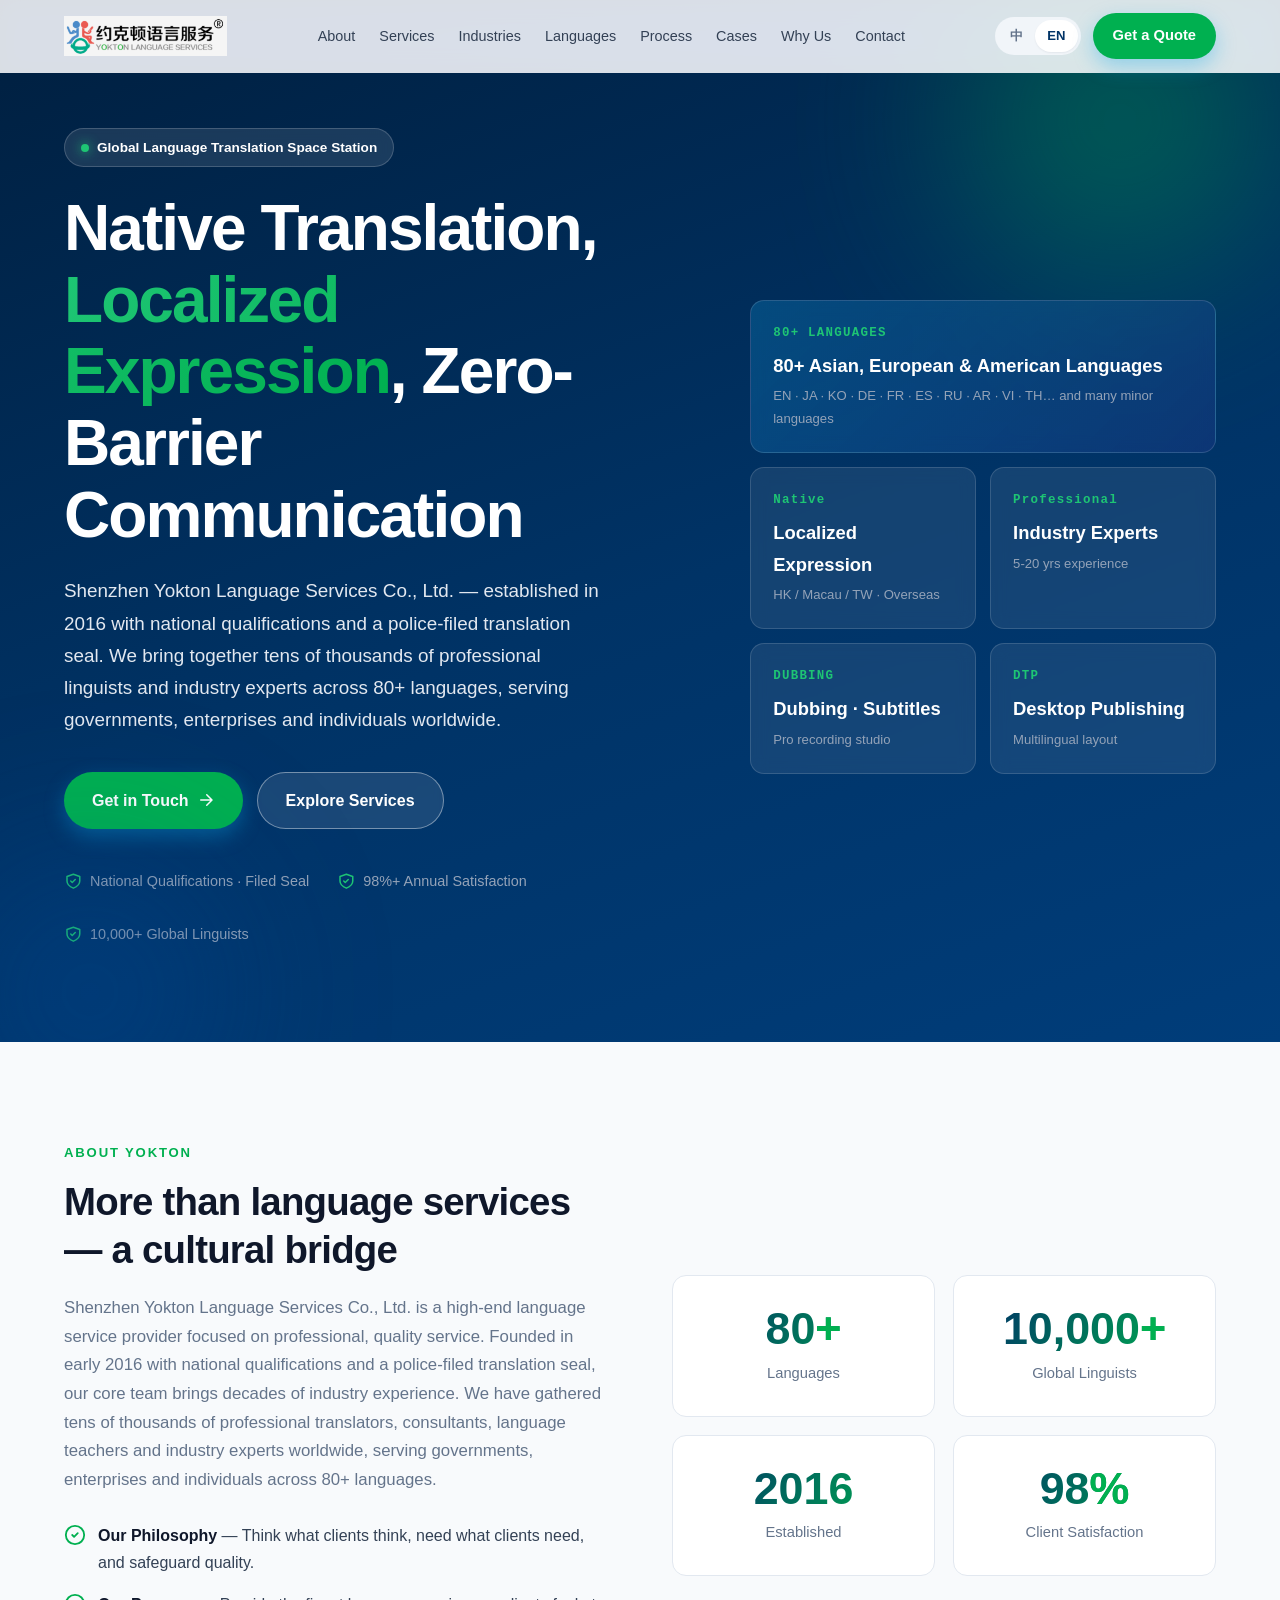
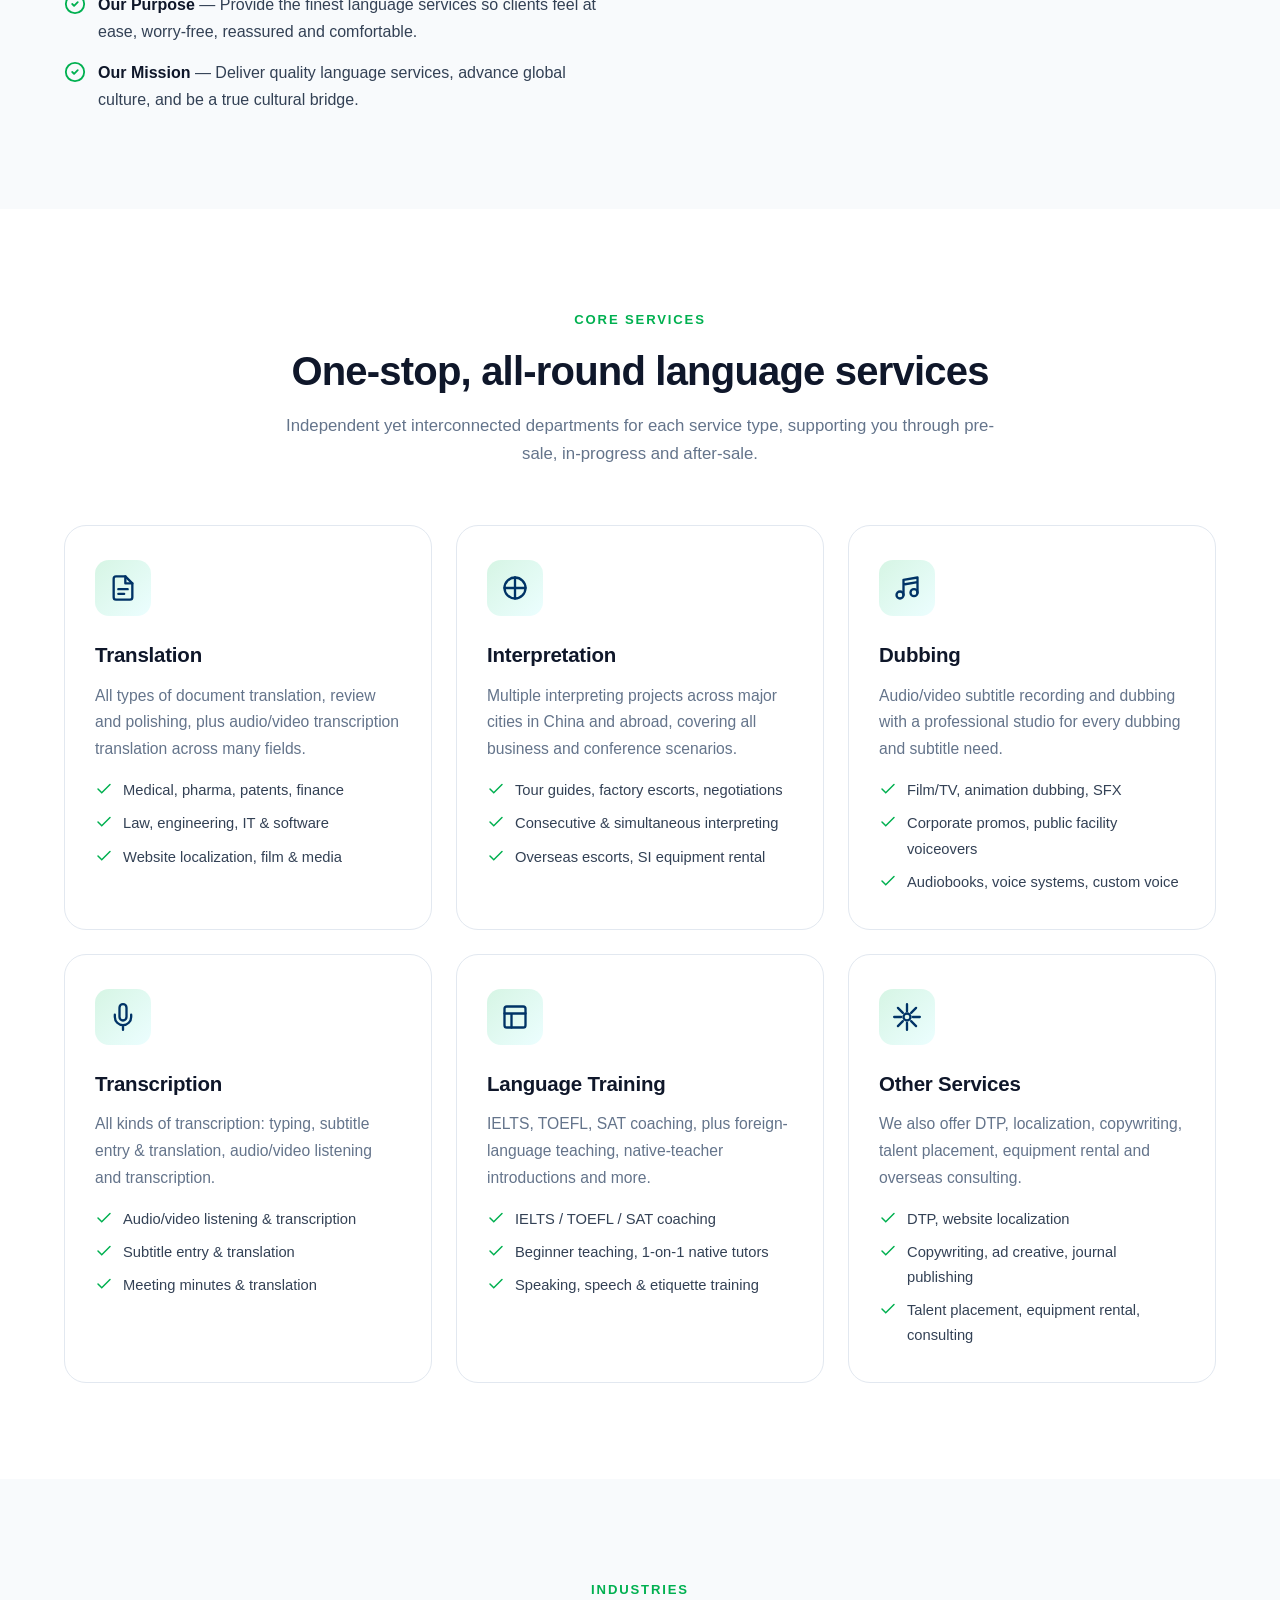
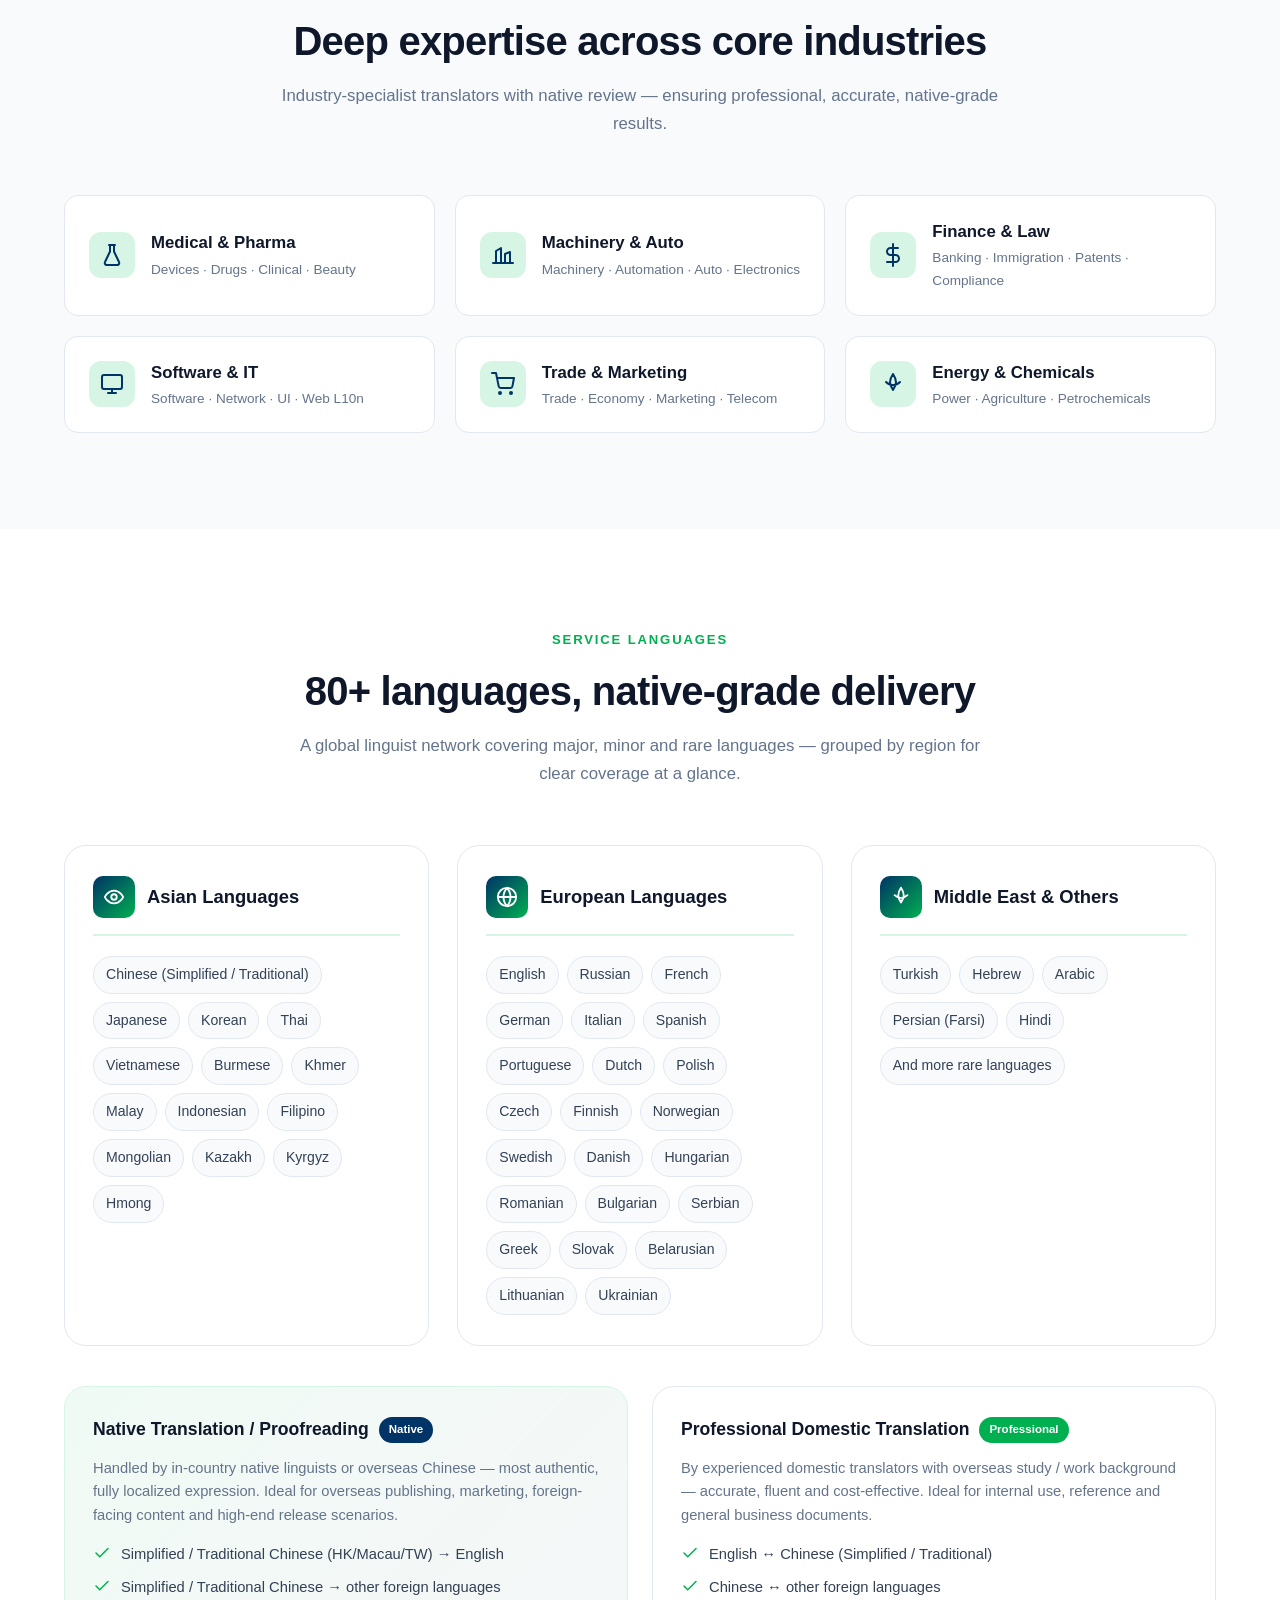
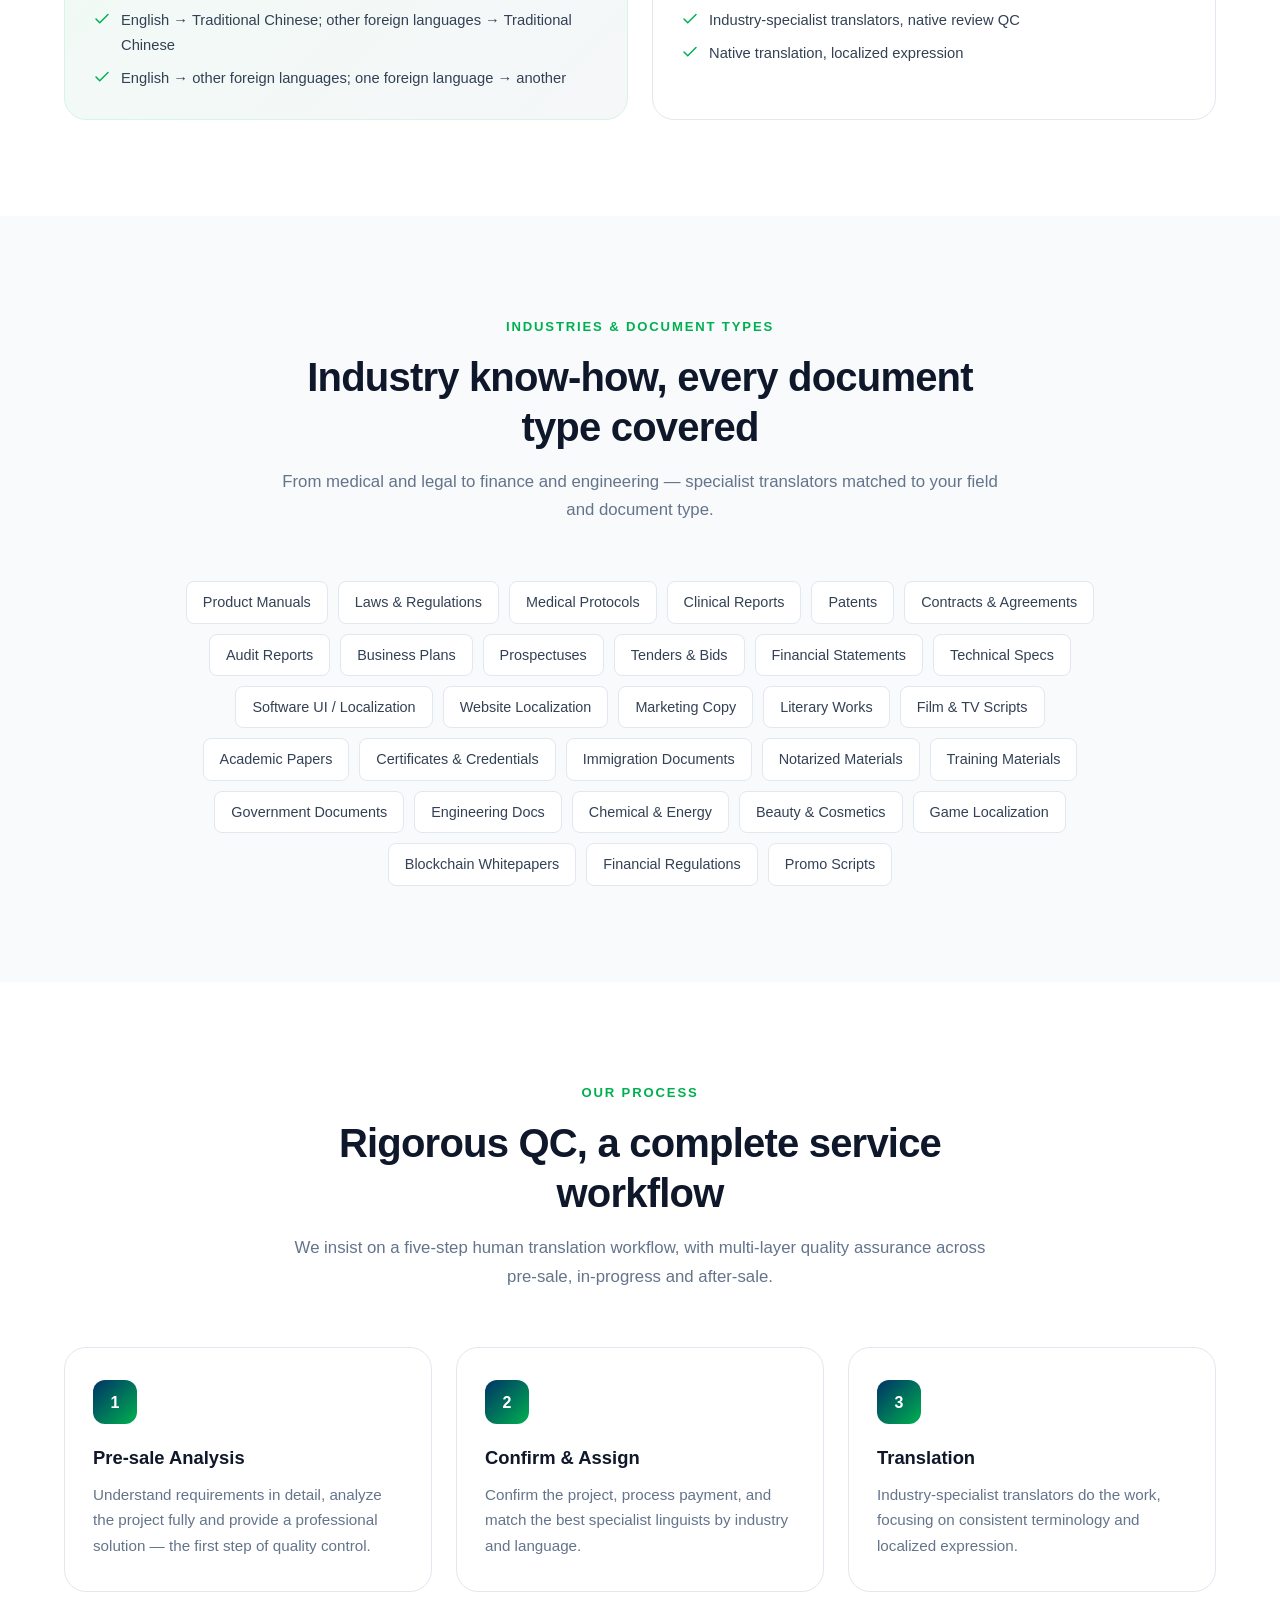
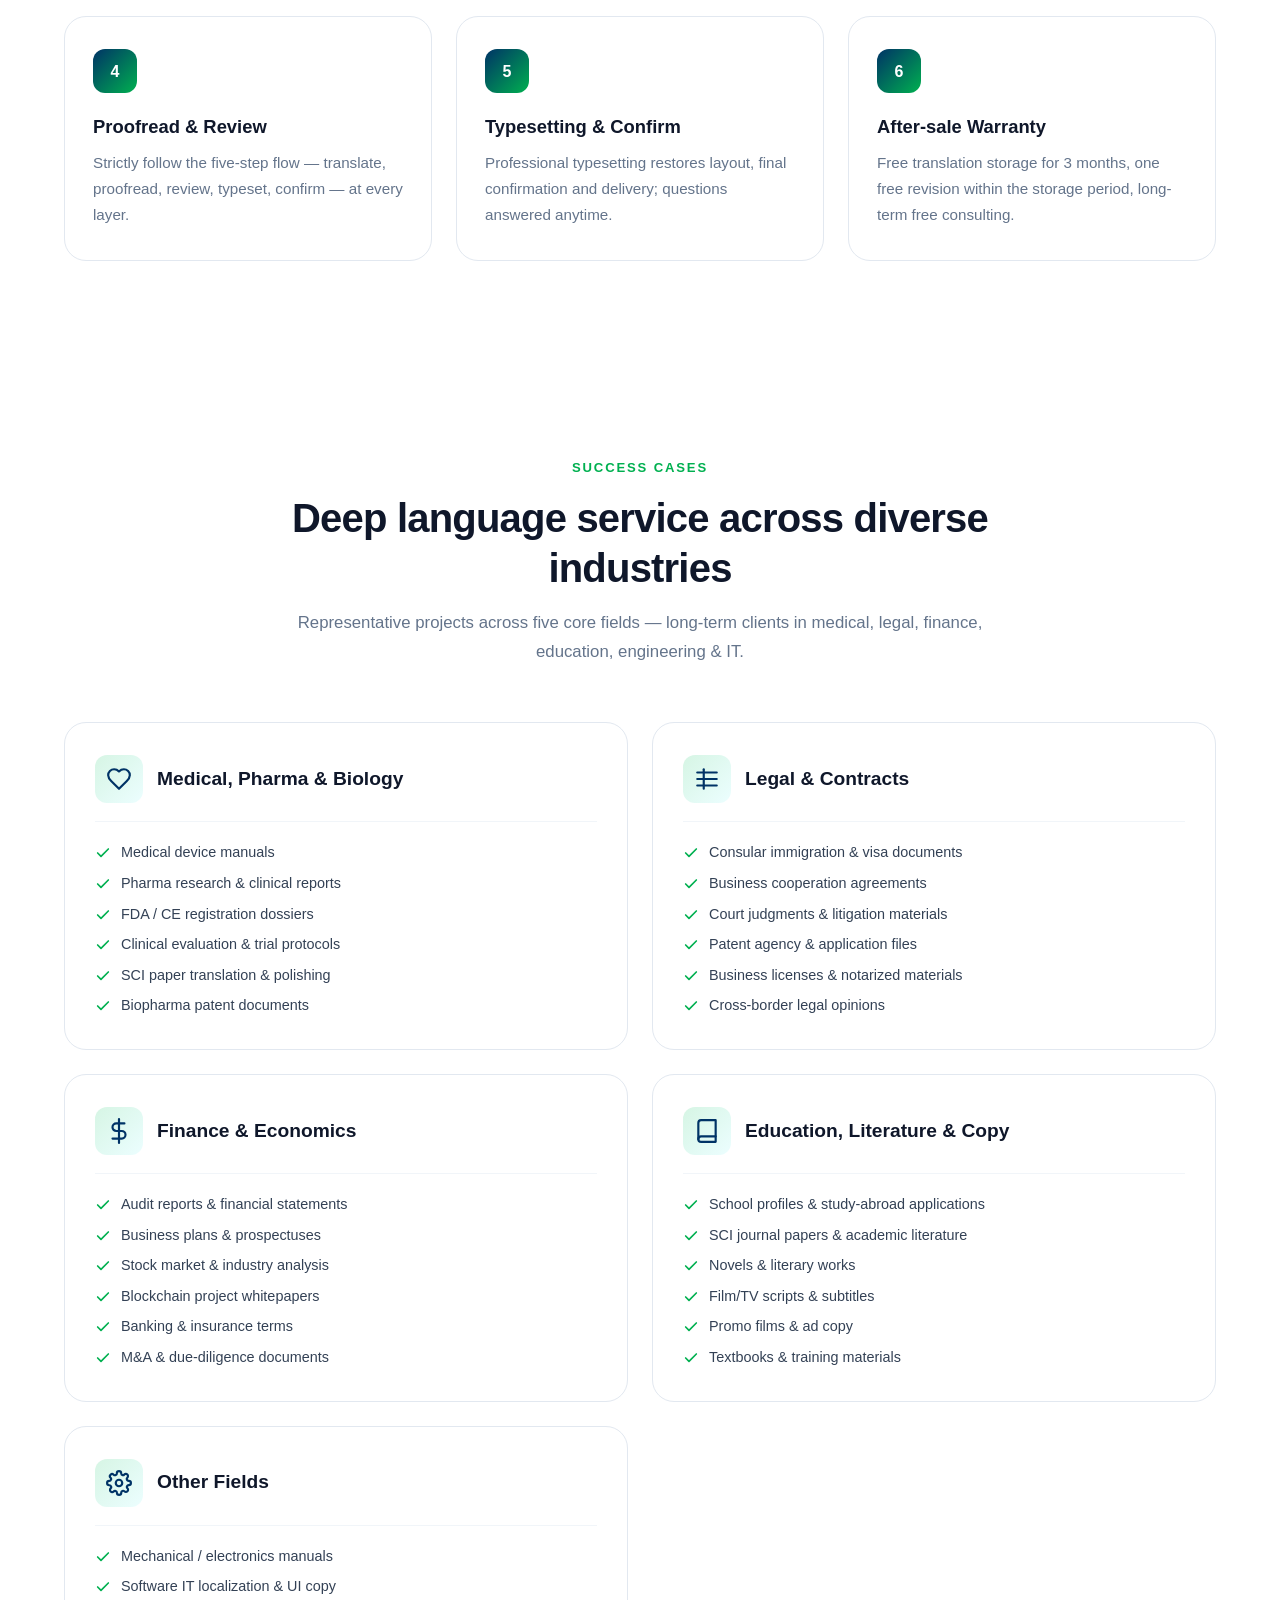
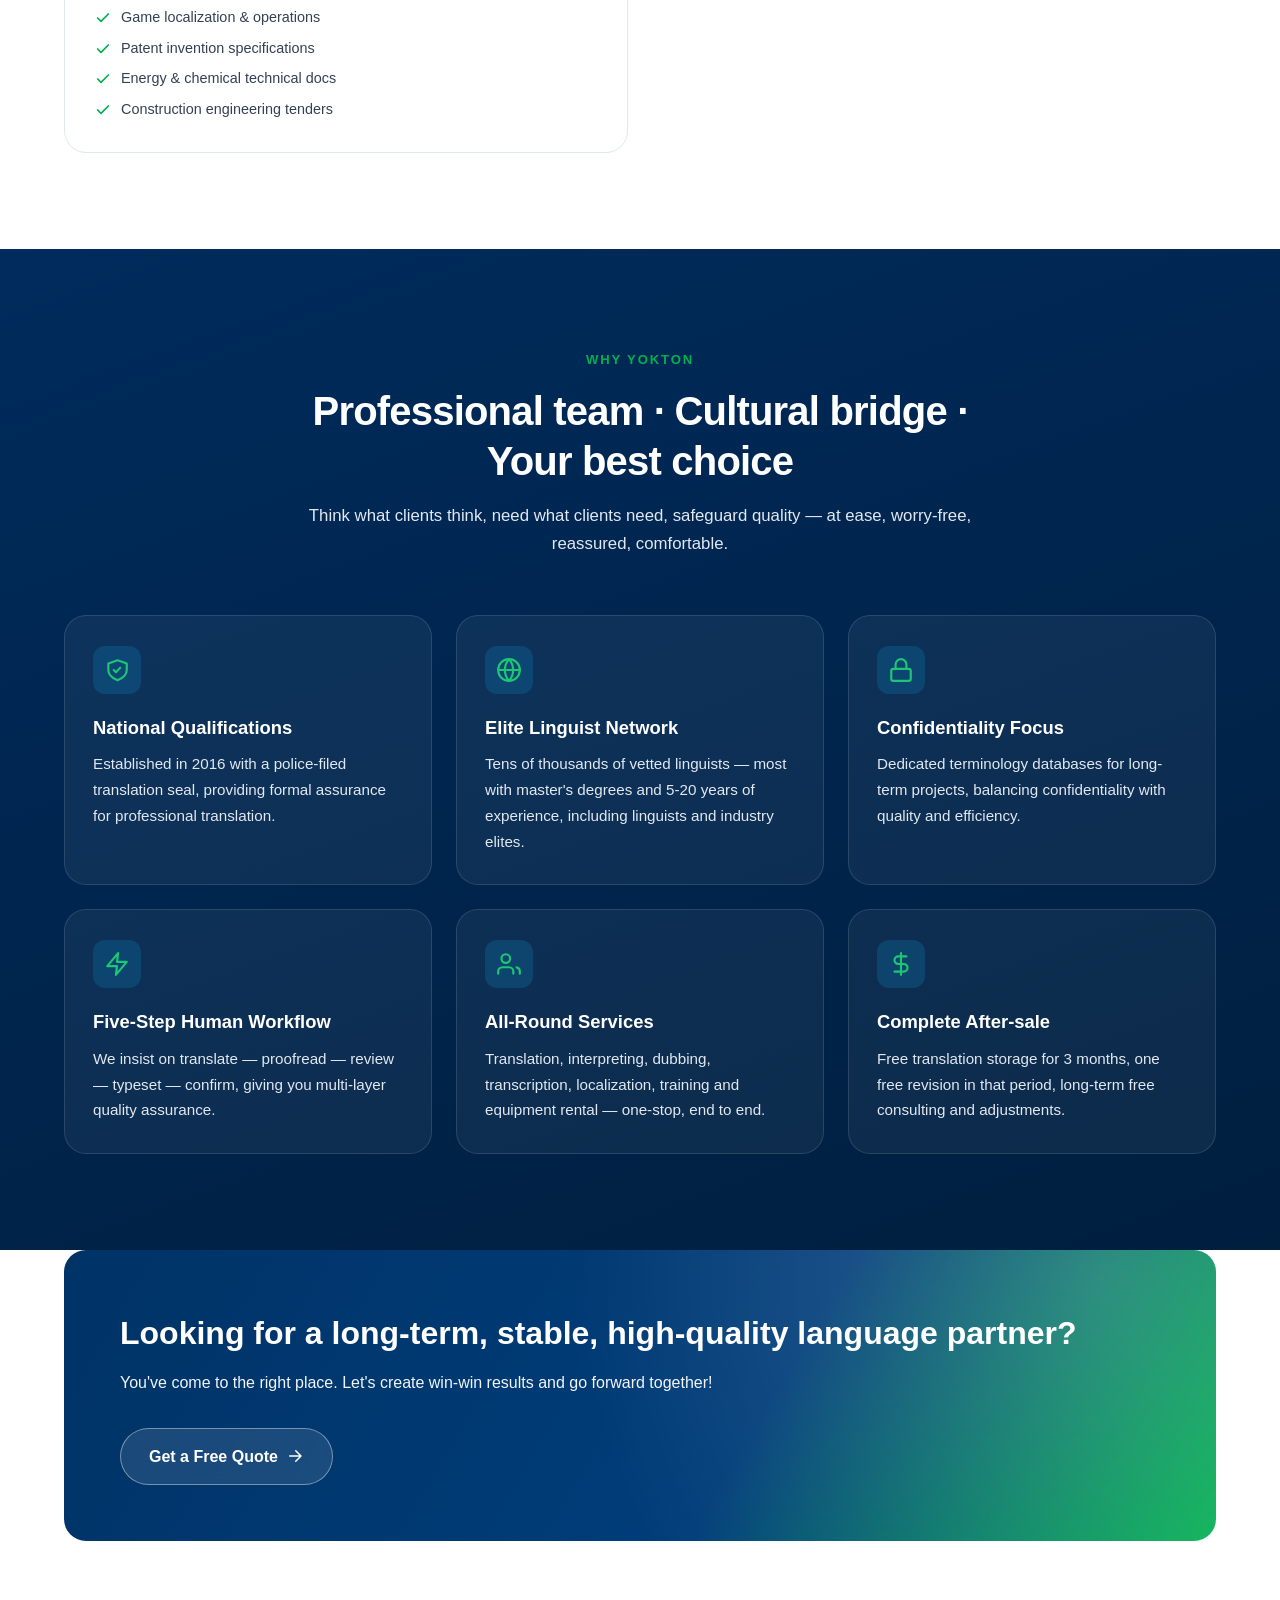
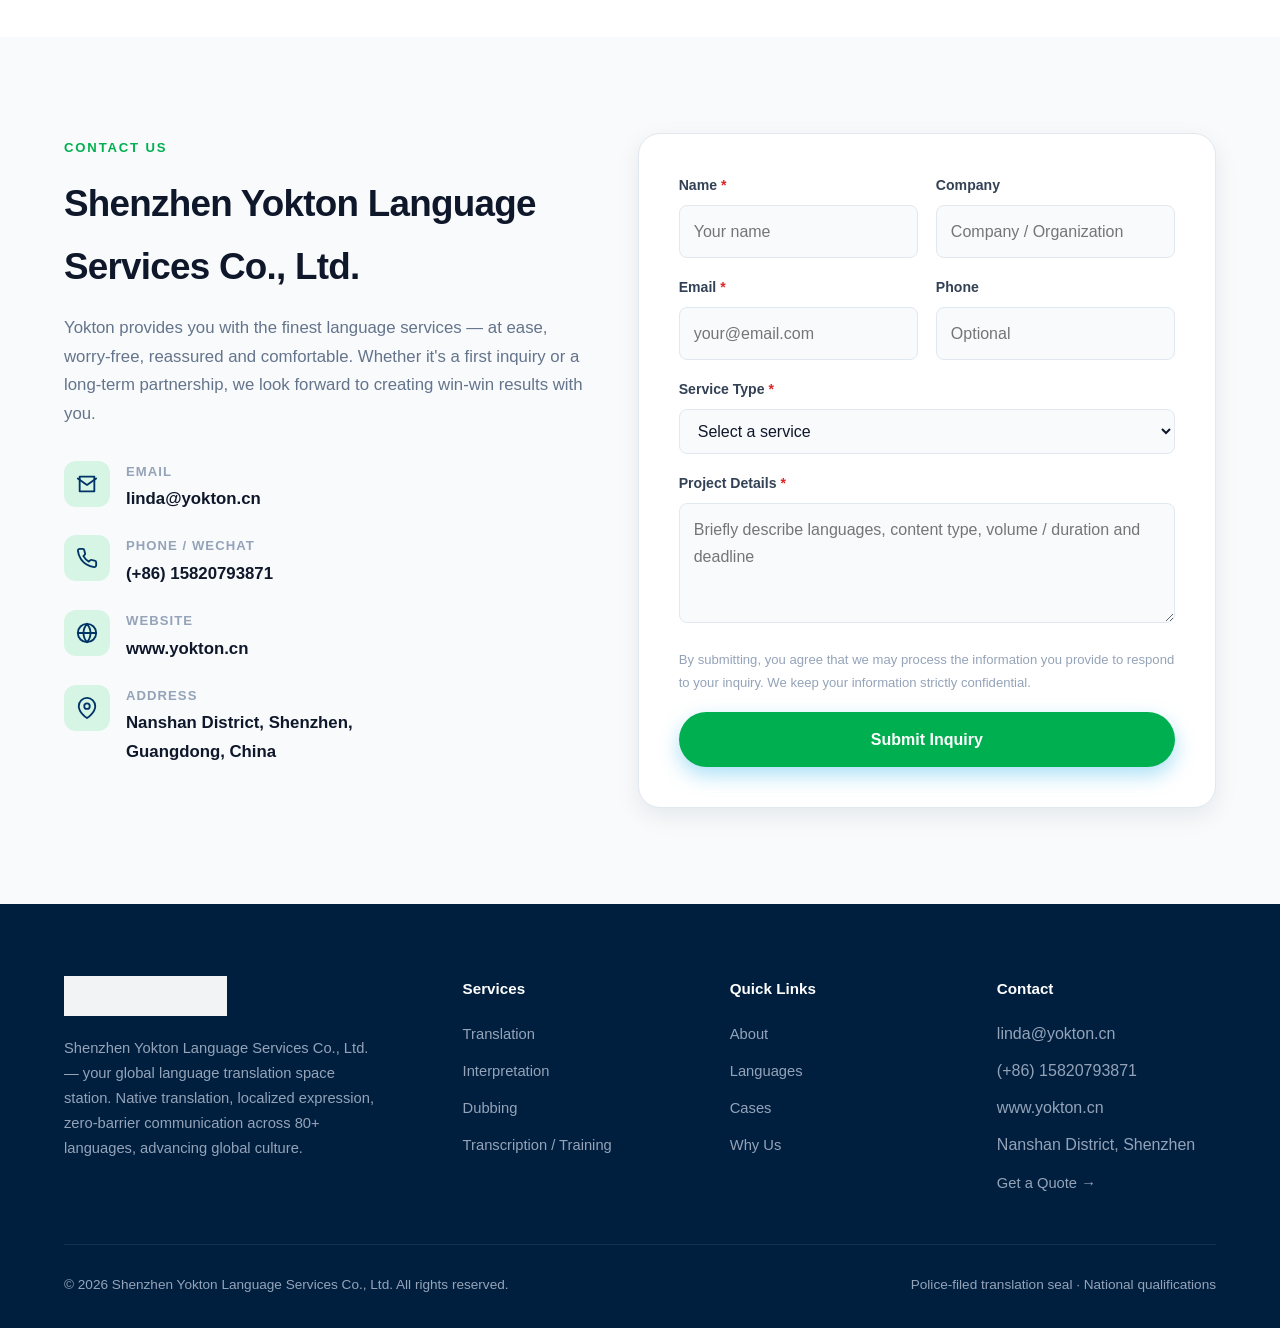
==== commit 2ce6e65c: "SEO: hreflang alternates, og:image, Twitter cards, JSON-LD, robots.txt, sitemap.xml; fix favicon dat" ====
--- a/en/index.html
+++ b/en/index.html
@@ -15,11 +15,47 @@
 <meta property="og:title" content="Yokton Language Services | Global Language Translation Space Station" />
 <meta property="og:description" content="Native translation, localized expression, zero-barrier communication. Translation, interpreting, dubbing, localization across 80+ languages, with 98%+ client satisfaction." />
 <meta property="og:url" content="https://www.yokton.cn/en/" />
+<meta property="og:image" content="https://www.yokton.cn/images/logo.png" />
+<meta property="og:image:width" content="302" />
+<meta property="og:image:height" content="74" />
+
+<!-- Twitter Card -->
+<meta name="twitter:card" content="summary" />
+<meta name="twitter:title" content="Yokton Language Services | Global Language Translation Space Station" />
+<meta name="twitter:description" content="Native translation, localized expression, zero-barrier communication across 80+ languages." />
+<meta name="twitter:image" content="https://www.yokton.cn/images/logo.png" />
 
 <link rel="canonical" href="https://www.yokton.cn/en/" />
 <link rel="alternate" hreflang="zh-CN" href="https://www.yokton.cn/" />
 <link rel="alternate" hreflang="en" href="https://www.yokton.cn/en/" />
-<link rel="icon" href="data:image/svg+xml,<svg xmlns='http://www.w3.org/2000/svg' viewBox='0 0 100 100' width="24" height="24"><rect width='100' height='100' rx='22' fill='%231e3a8a'/><text x='50' y='68' font-size='56' font-weight='800' fill='white' text-anchor='middle' font-family='sans-serif'>Y</text></svg>" />
+<link rel="alternate" hreflang="x-default" href="https://www.yokton.cn/" />
+<link rel="icon" href="data:image/svg+xml,<svg xmlns='http://www.w3.org/2000/svg' viewBox='0 0 100 100' width='24' height='24'><rect width='100' height='100' rx='22' fill='%231e3a8a'/><text x='50' y='68' font-size='56' font-weight='800' fill='white' text-anchor='middle' font-family='sans-serif'>Y</text></svg>" />
+
+<script type="application/ld+json">
+{
+  "@context": "https://schema.org",
+  "@type": "ProfessionalService",
+  "name": "Shenzhen Yokton Language Services Co., Ltd.",
+  "alternateName": "深圳市约克顿语言服务有限公司",
+  "url": "https://www.yokton.cn/en/",
+  "logo": "https://www.yokton.cn/images/logo.png",
+  "image": "https://www.yokton.cn/images/logo.png",
+  "email": "linda@yokton.cn",
+  "telephone": "+86-15820793871",
+  "foundingDate": "2016",
+  "description": "Global language translation space station. Native translation, localized expression, zero-barrier communication. Translation, interpreting, dubbing, transcription, subtitling, localization, DTP and language training across 80+ languages.",
+  "address": {
+    "@type": "PostalAddress",
+    "addressLocality": "Shenzhen",
+    "addressRegion": "Guangdong",
+    "addressCountry": "CN",
+    "streetAddress": "Nanshan District"
+  },
+  "areaServed": "Worldwide",
+  "knowsLanguage": ["zh", "en", "ja", "ko", "de", "fr", "es", "ru", "ar", "vi", "th"],
+  "sameAs": ["https://www.yokton.cn/"]
+}
+</script>
 
 <link rel="stylesheet" href="../css/style.css?v=4" />
 </head>
@@ -777,6 +813,6 @@
   </div>
 </footer>
 
-<script src="../js/main.js?v=4"></script>
+<script src="../js/main.js?v=5"></script>
 </body>
 </html>
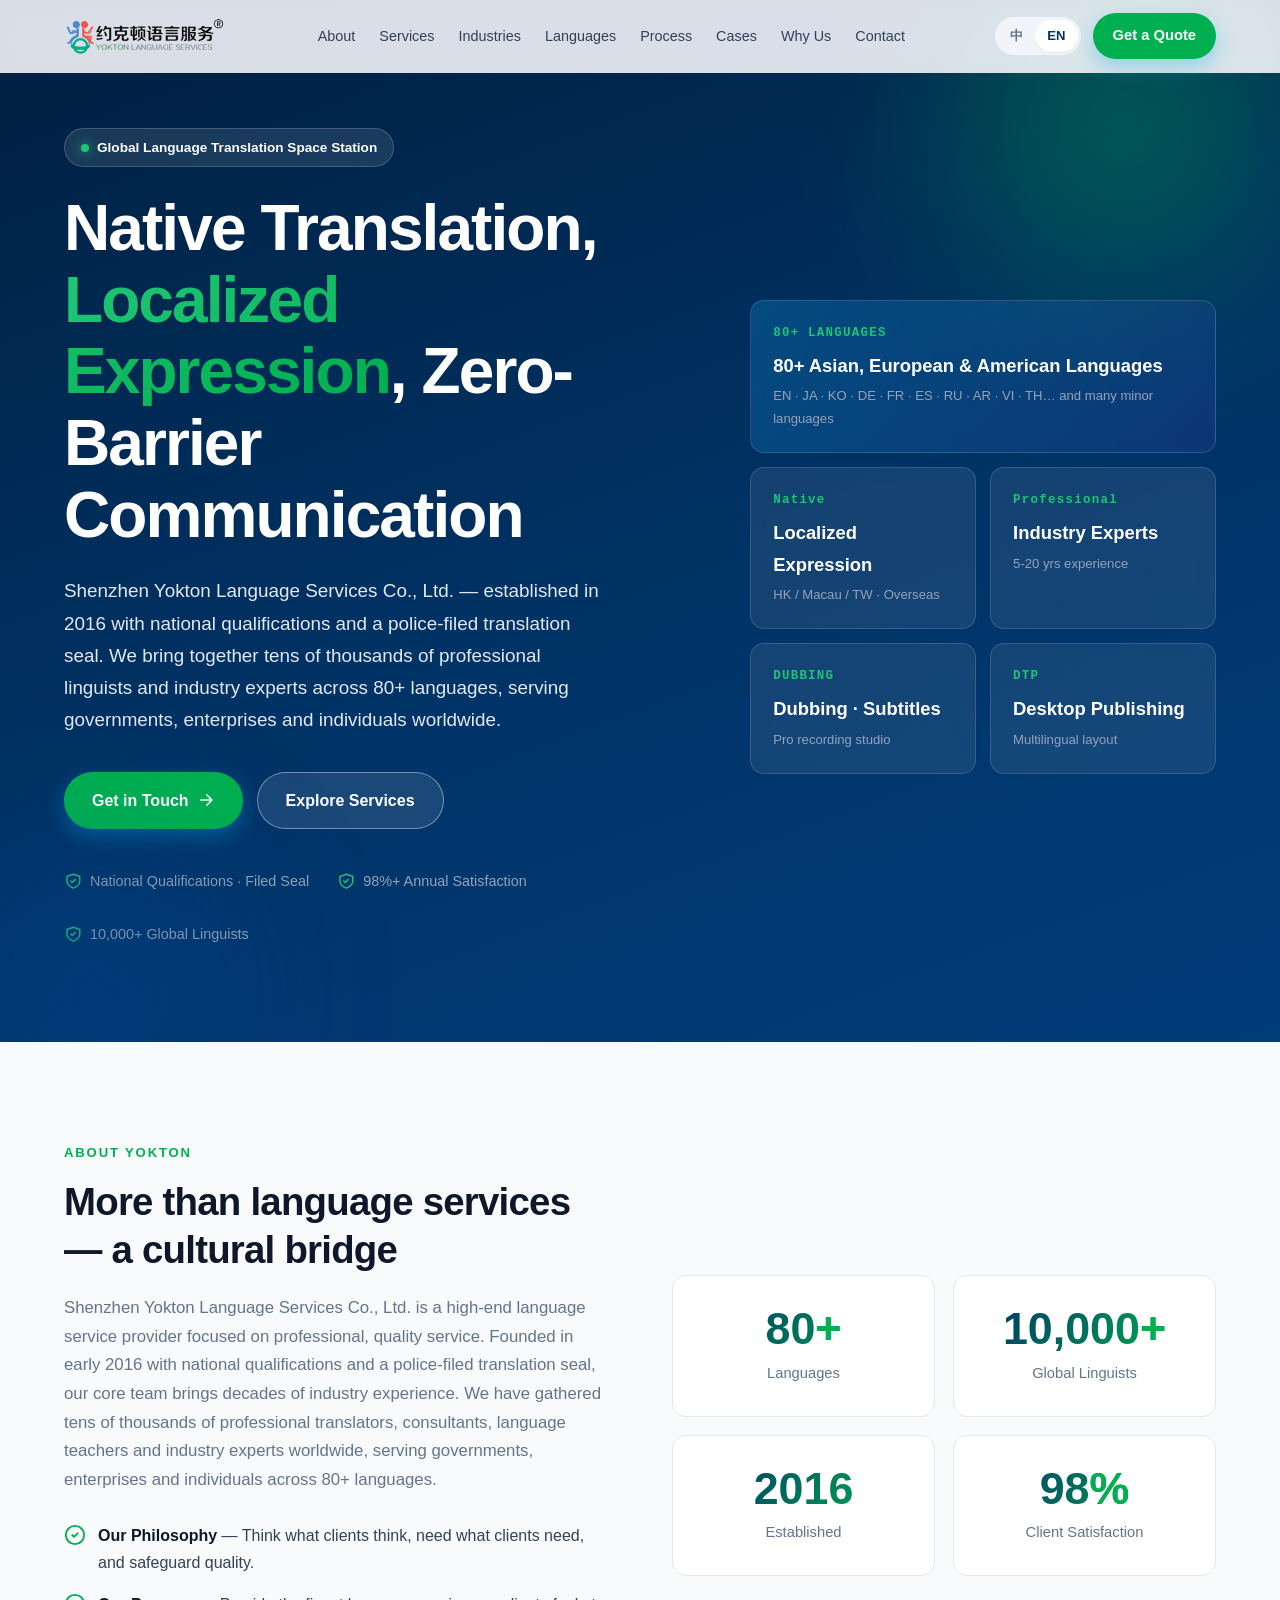
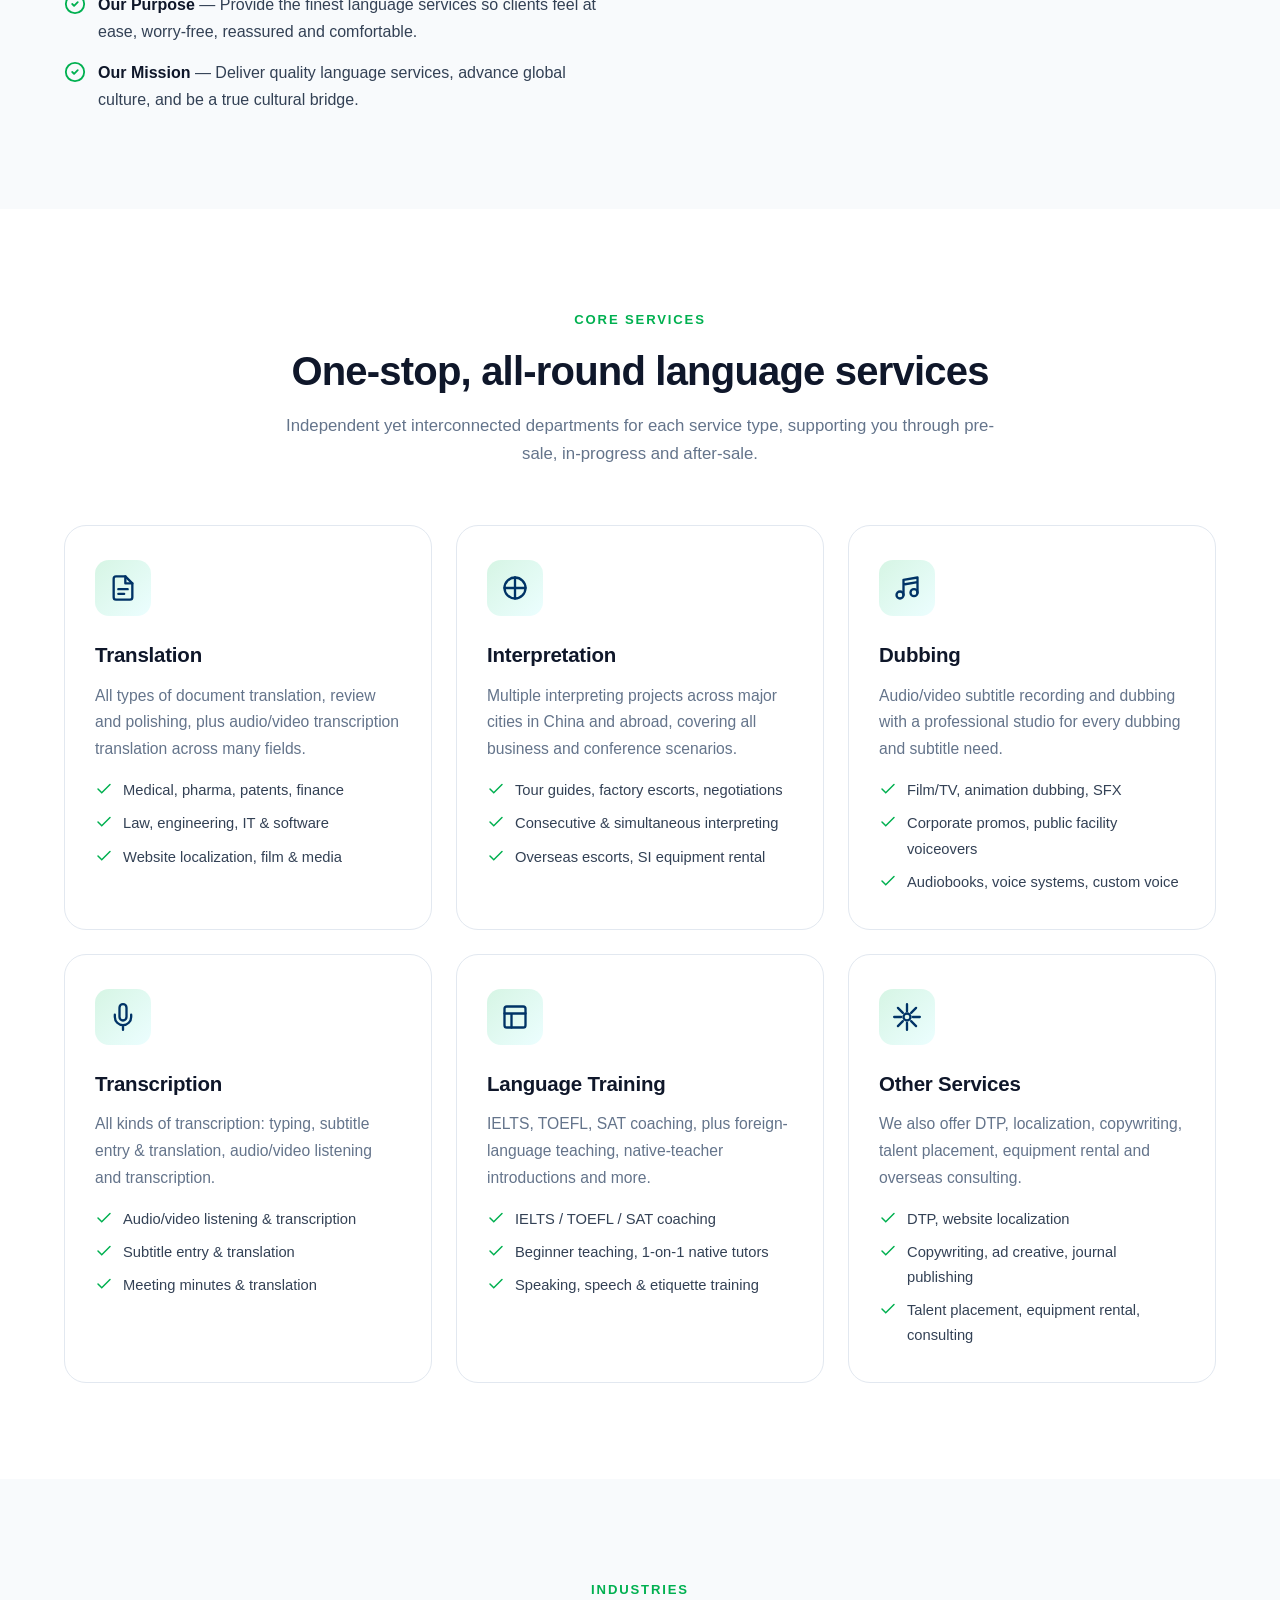
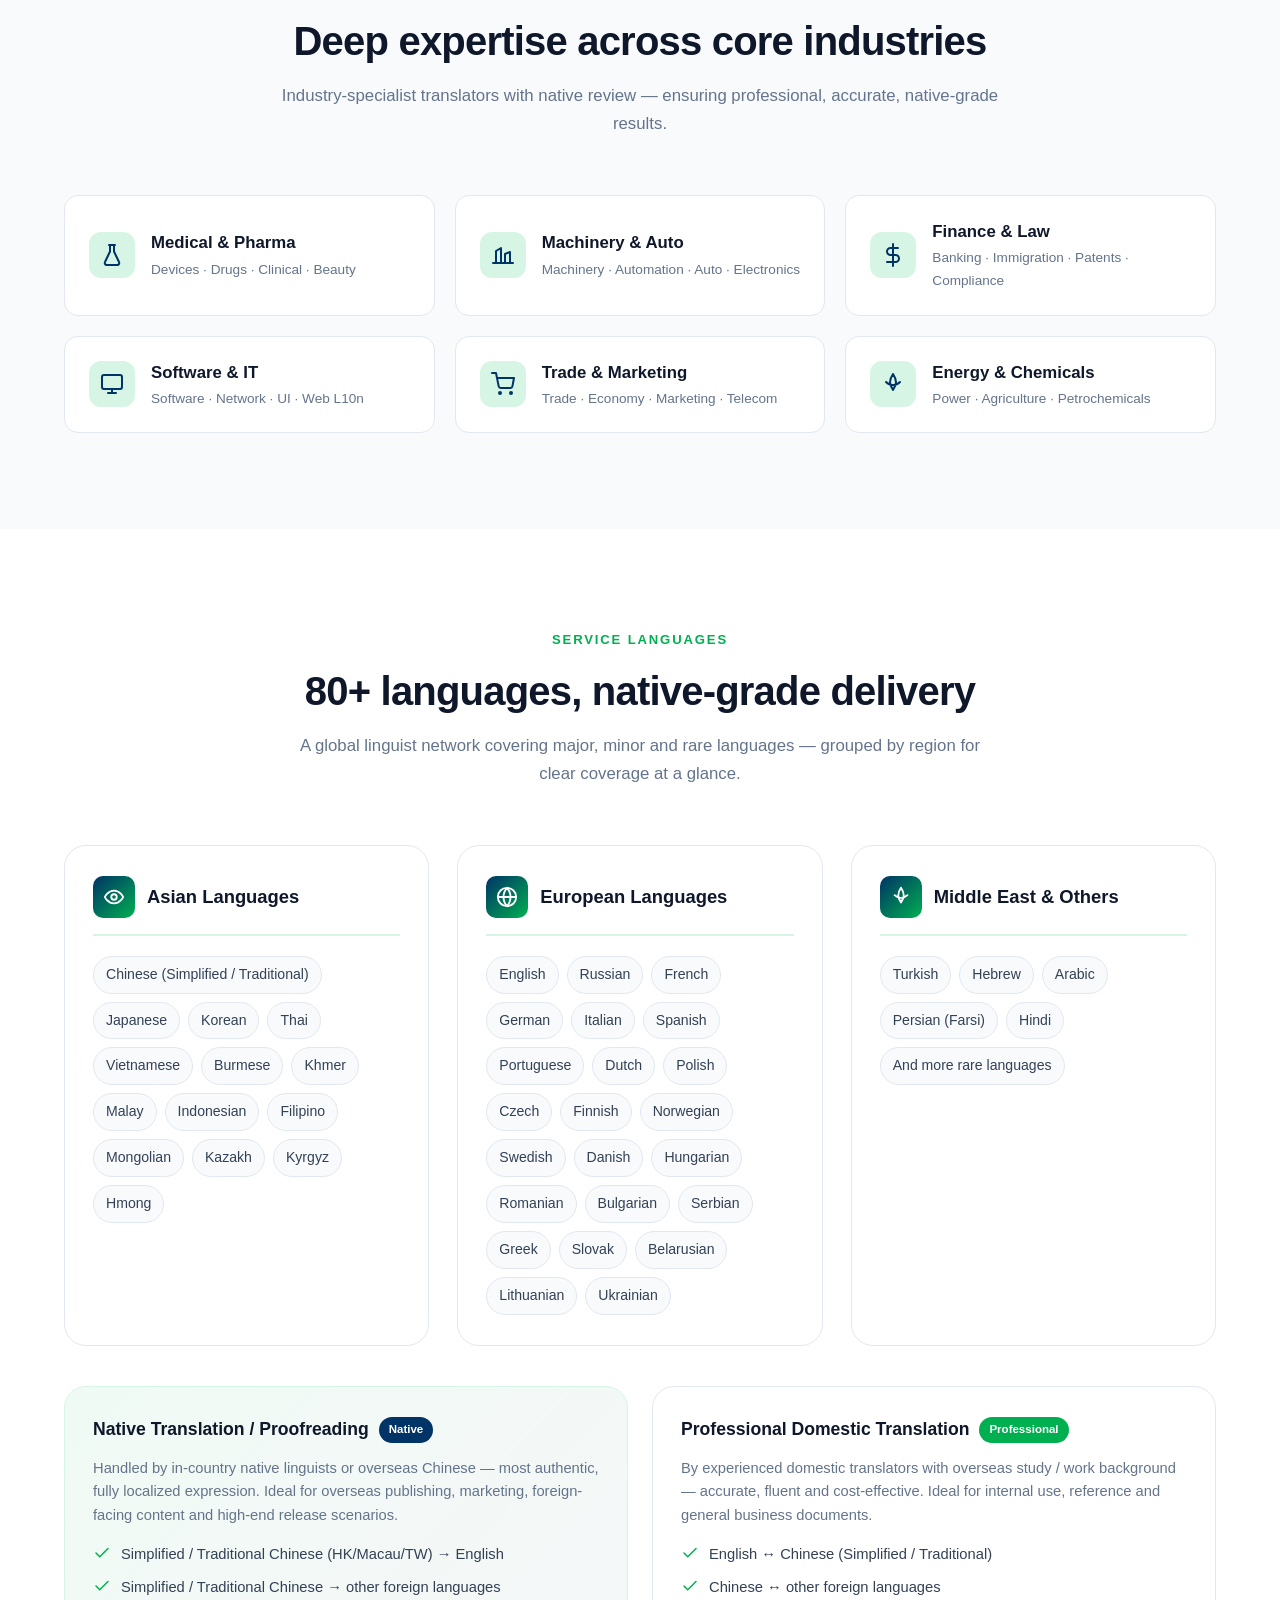
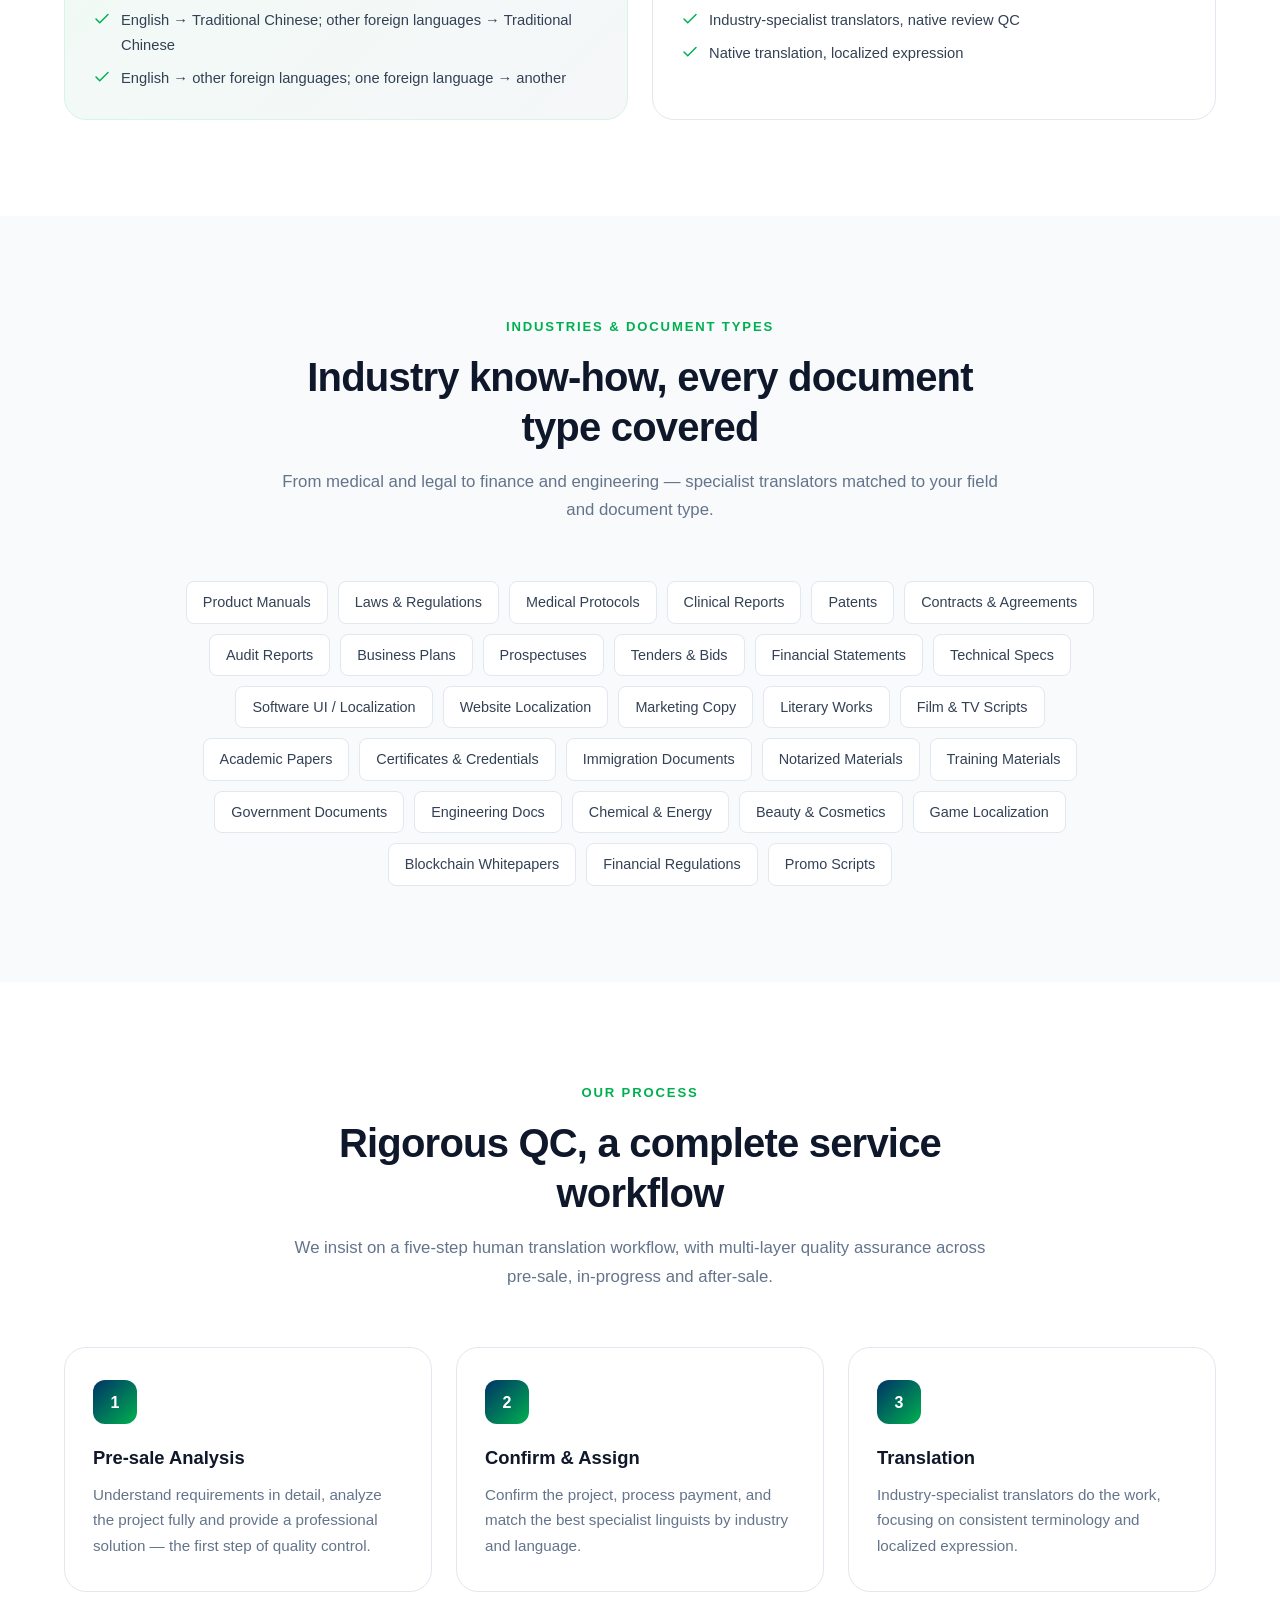
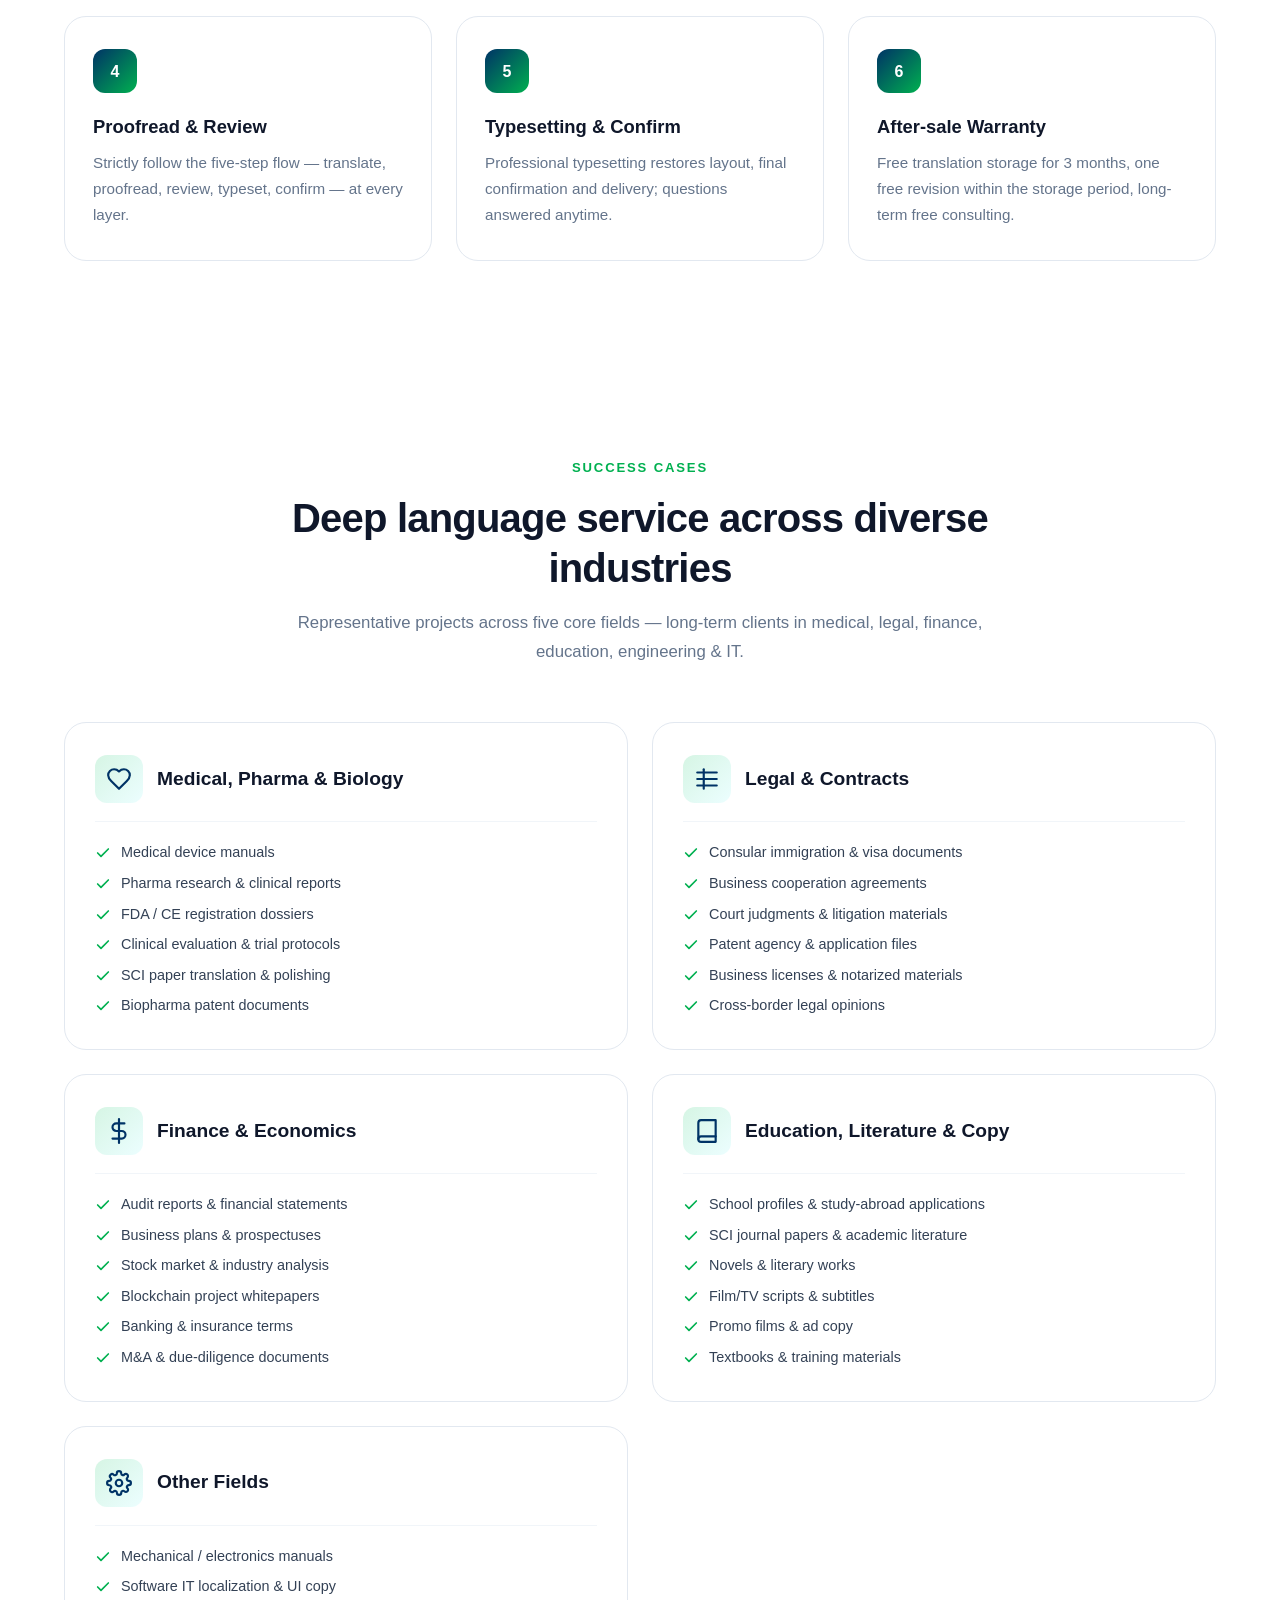
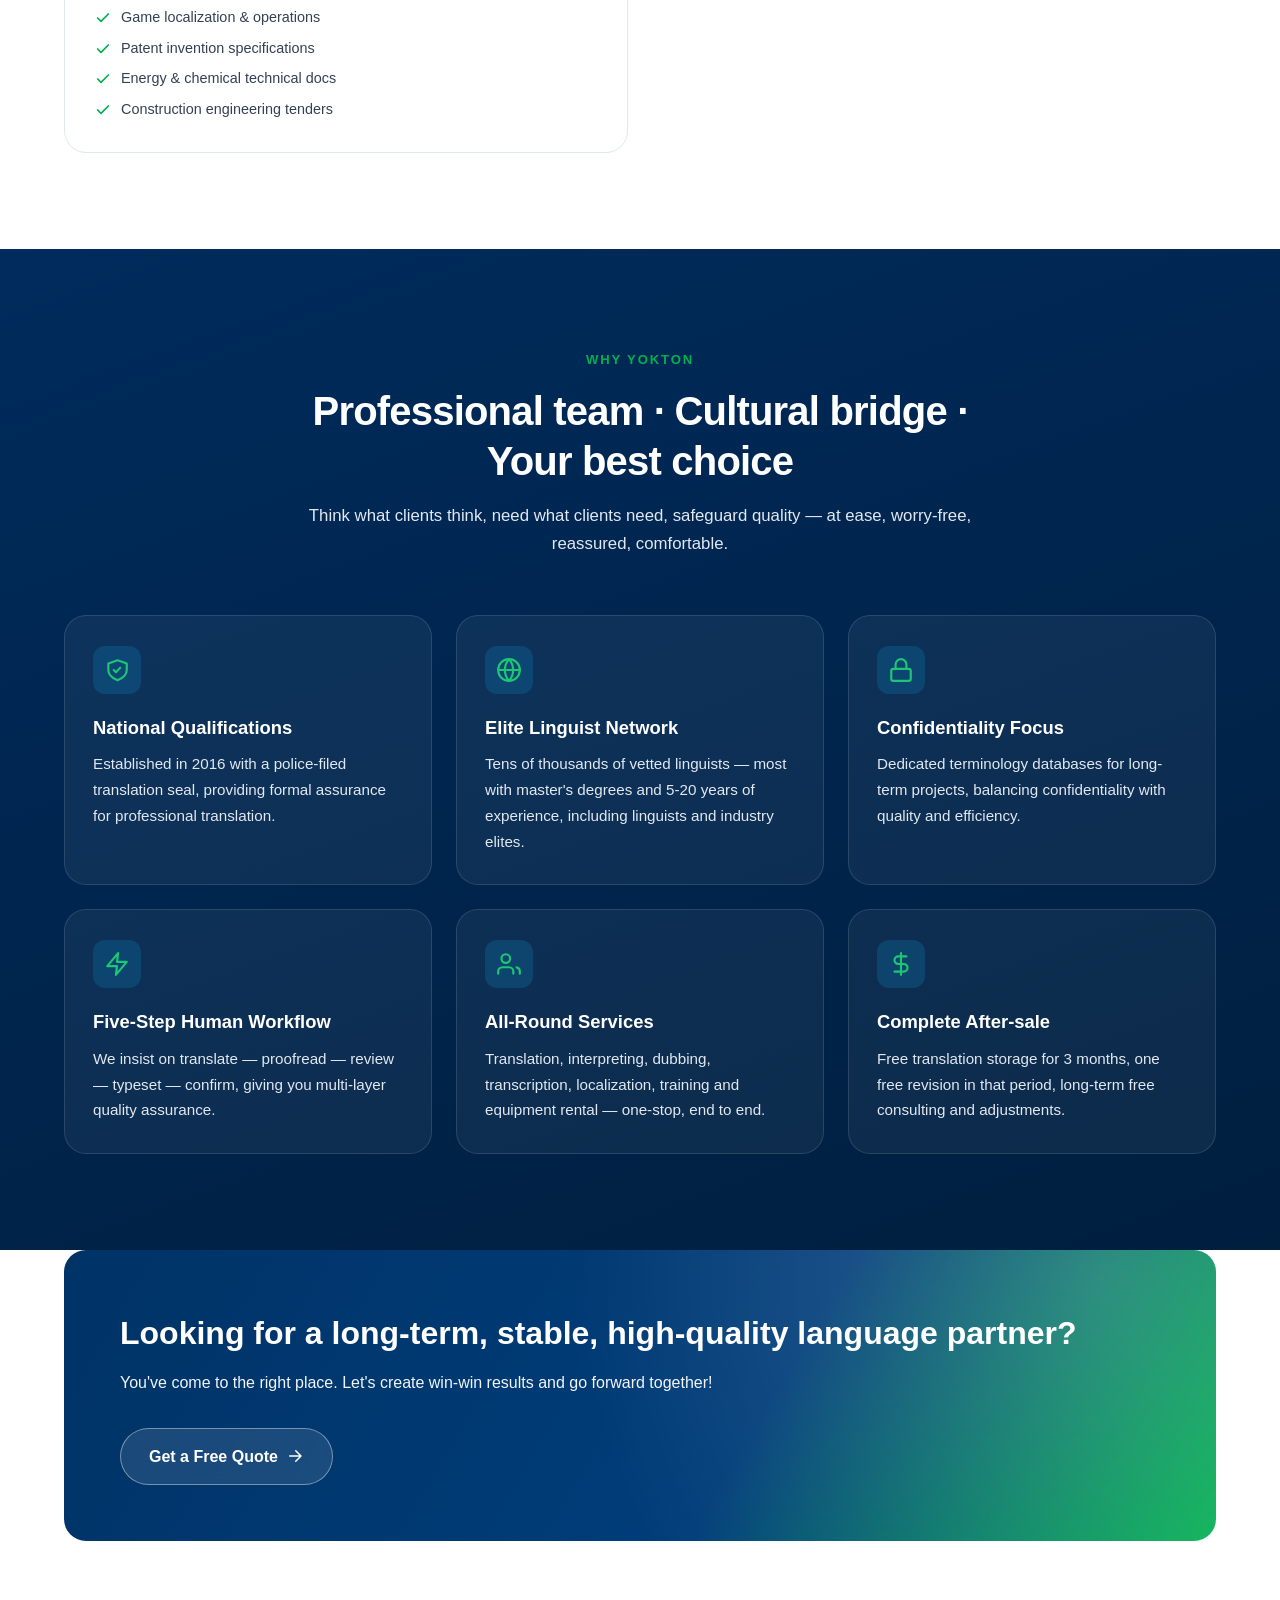
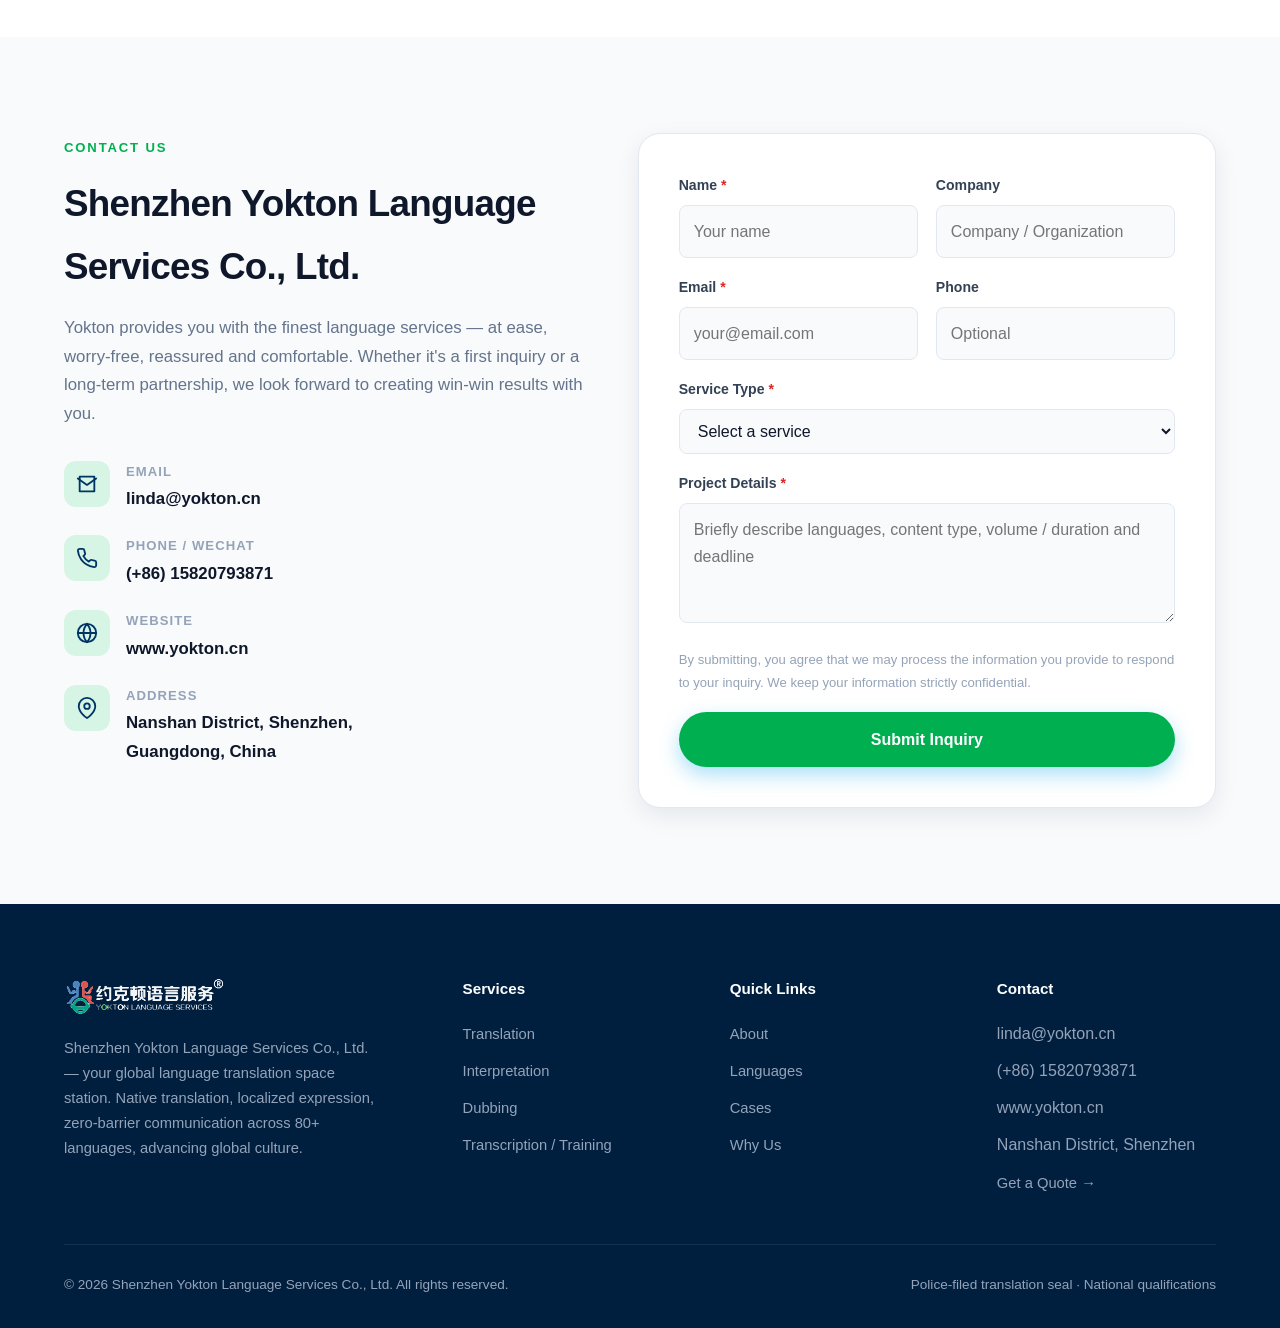
==== commit 03dff46e: "Use dedicated white logo variant in footer Clear 666 leftover opaque pixels in enclosed character co" ====
--- a/en/index.html
+++ b/en/index.html
@@ -57,7 +57,7 @@
 }
 </script>
 
-<link rel="stylesheet" href="../css/style.css?v=4" />
+<link rel="stylesheet" href="../css/style.css?v=5" />
 </head>
 <body>
 
@@ -773,7 +773,7 @@
     <div class="footer-grid">
       <div class="footer-about">
         <div class="brand">
-          <img src="../images/logo.png" alt="Yokton Language Services" class="brand-logo" />
+          <img src="../images/logo-white.png" alt="Yokton Language Services" class="brand-logo" />
         </div>
         <p>Shenzhen Yokton Language Services Co., Ltd. — your global language translation space station. Native translation, localized expression, zero-barrier communication across 80+ languages, advancing global culture.</p>
       </div>
--- a/css/style.css
+++ b/css/style.css
@@ -193,8 +193,8 @@
   width: auto;
   display: block;
 }
-/* 深色背景下的 Logo（页脚） */
-.footer .brand-logo { filter: brightness(0) invert(1); opacity: 0.95; }
+/* 深色背景下的 Logo（页脚）：使用白色文字版 logo-white.png */
+.footer .brand-logo { opacity: 0.95; }
 
 /* 桌面菜单 */
 .nav-menu { display: flex; align-items: center; gap: 2px; }
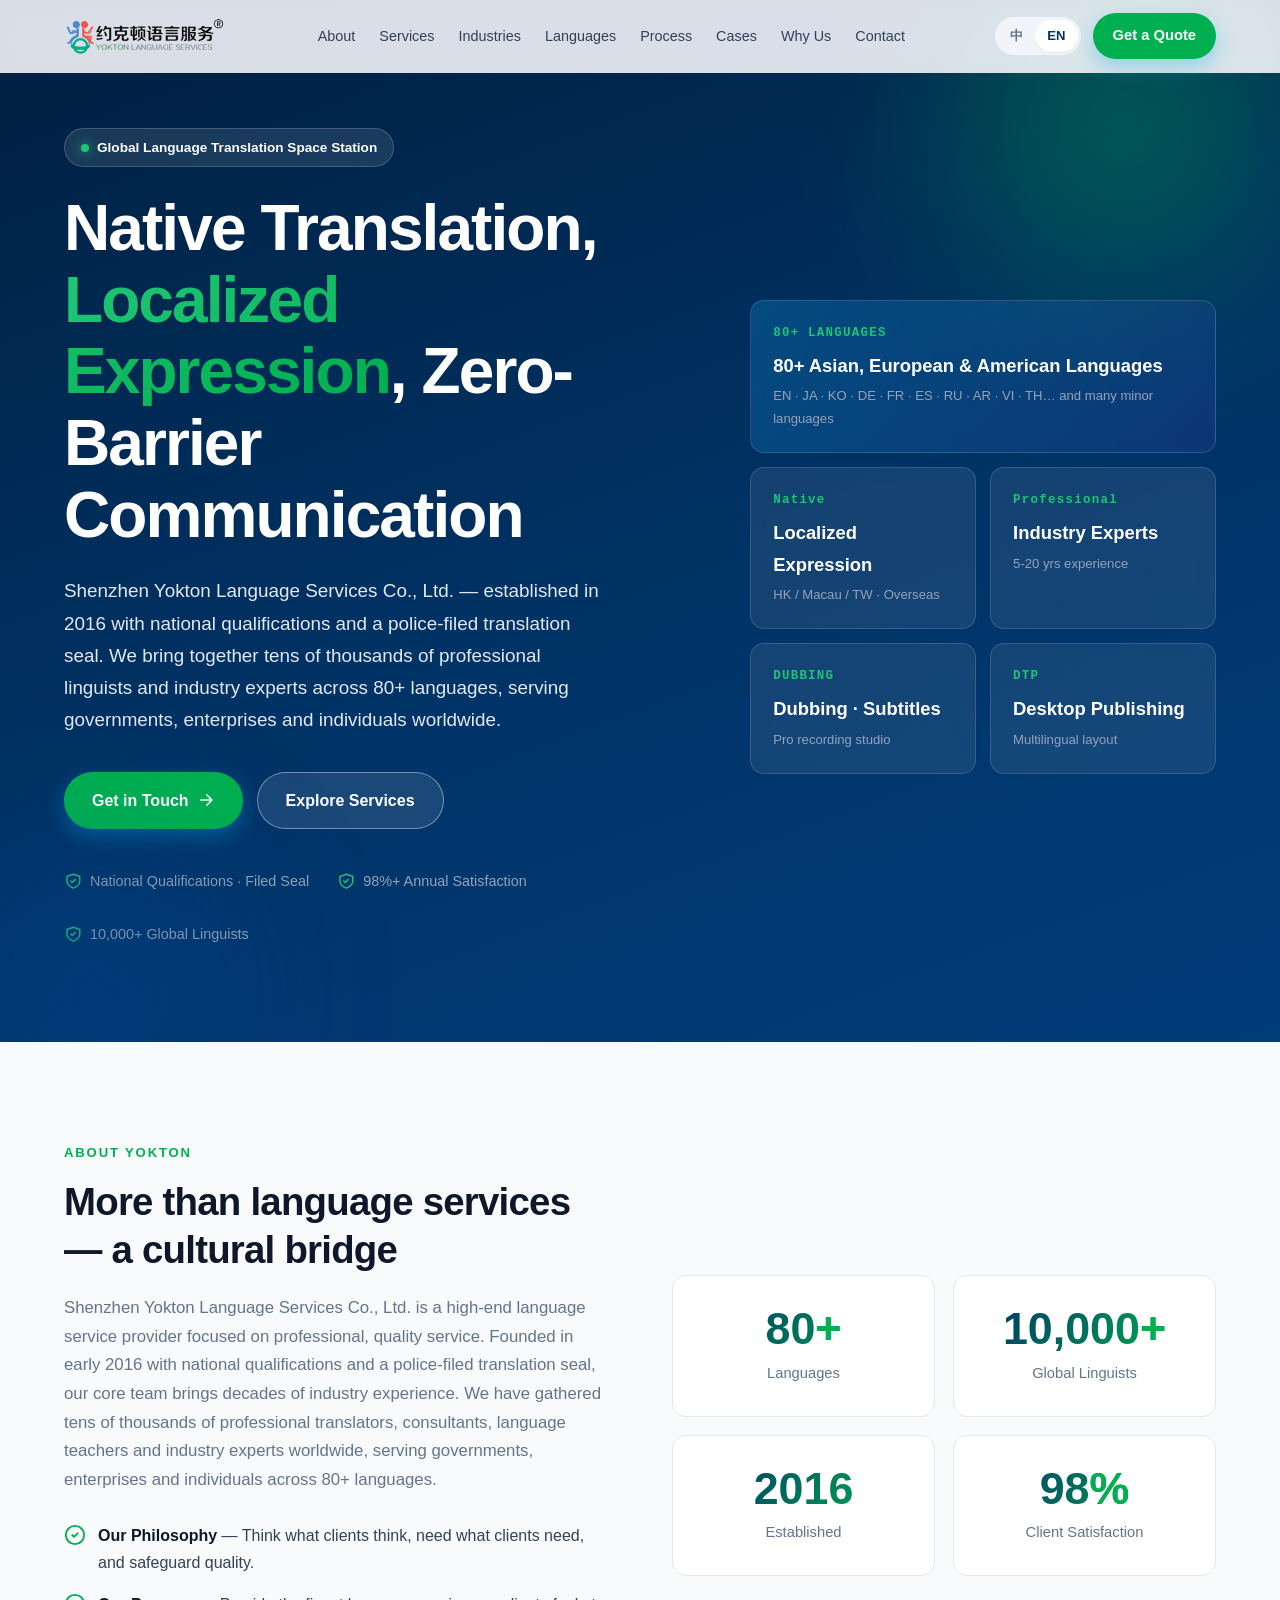
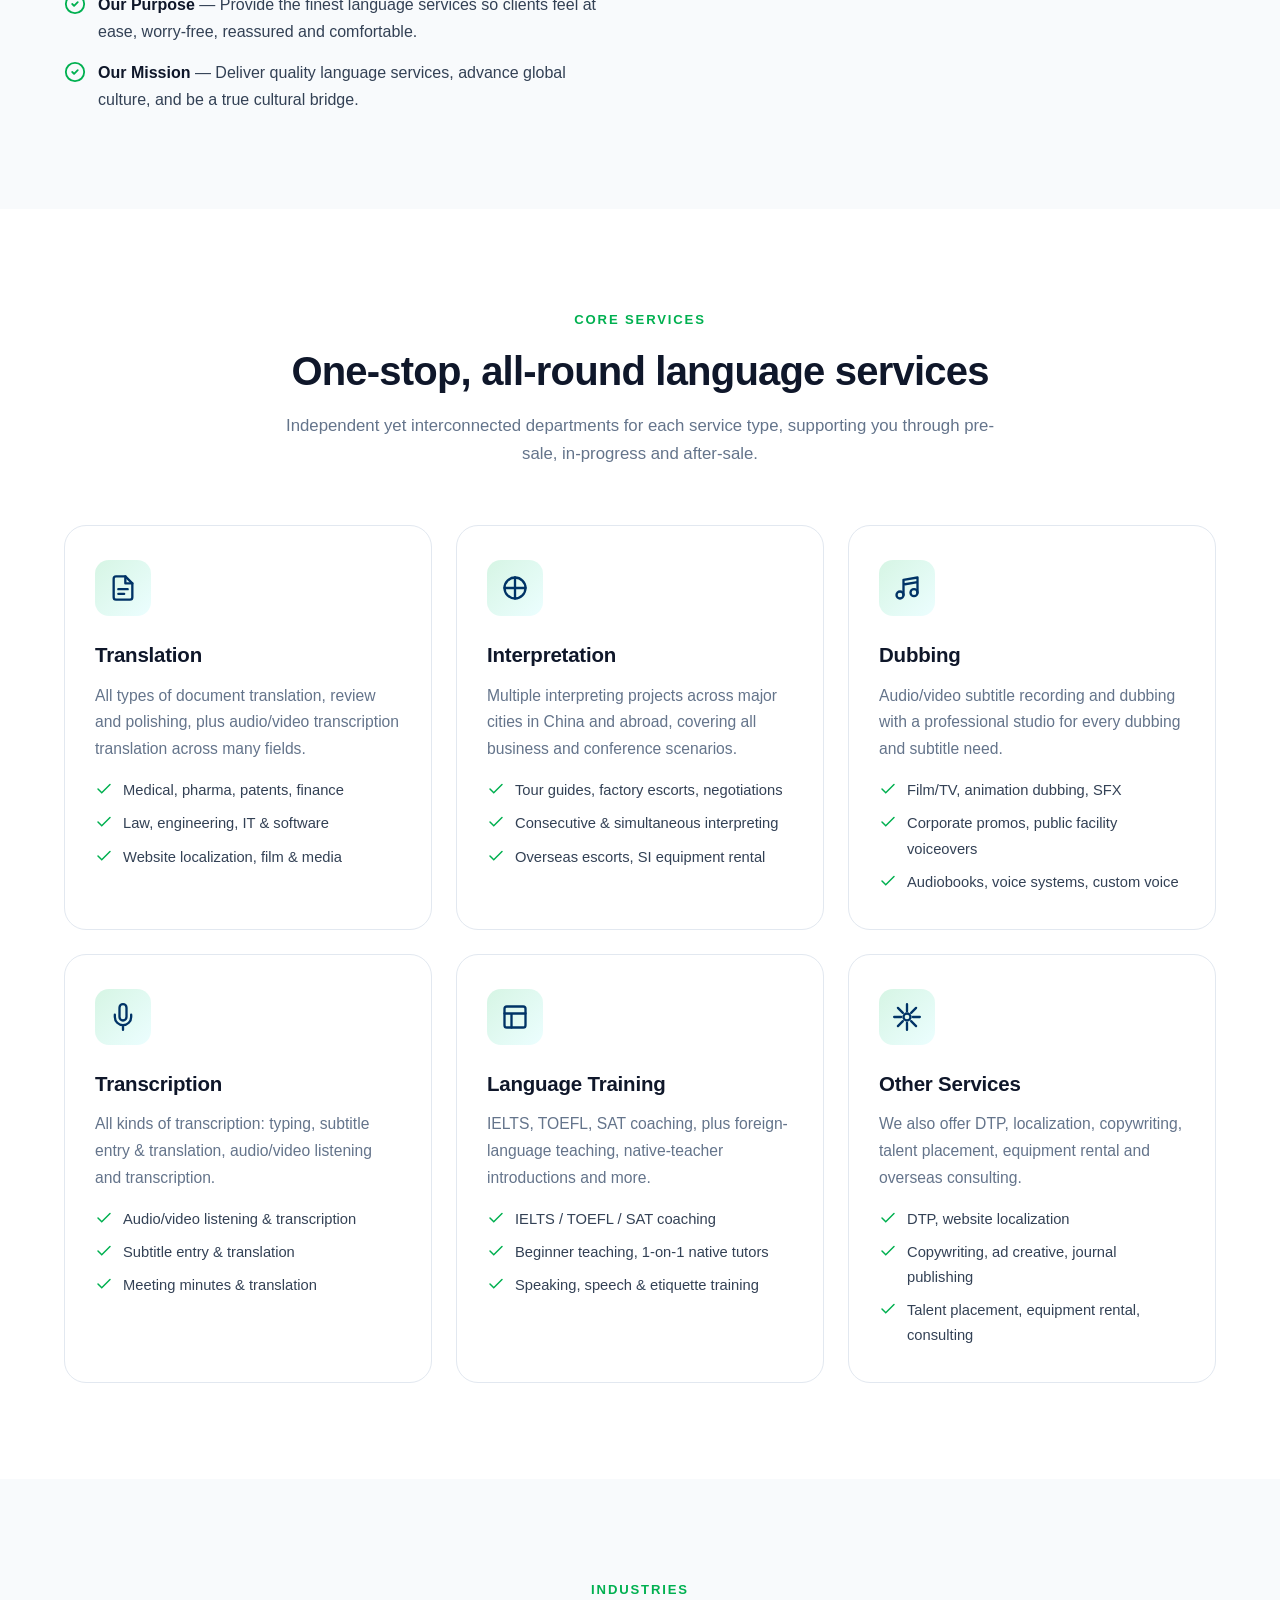
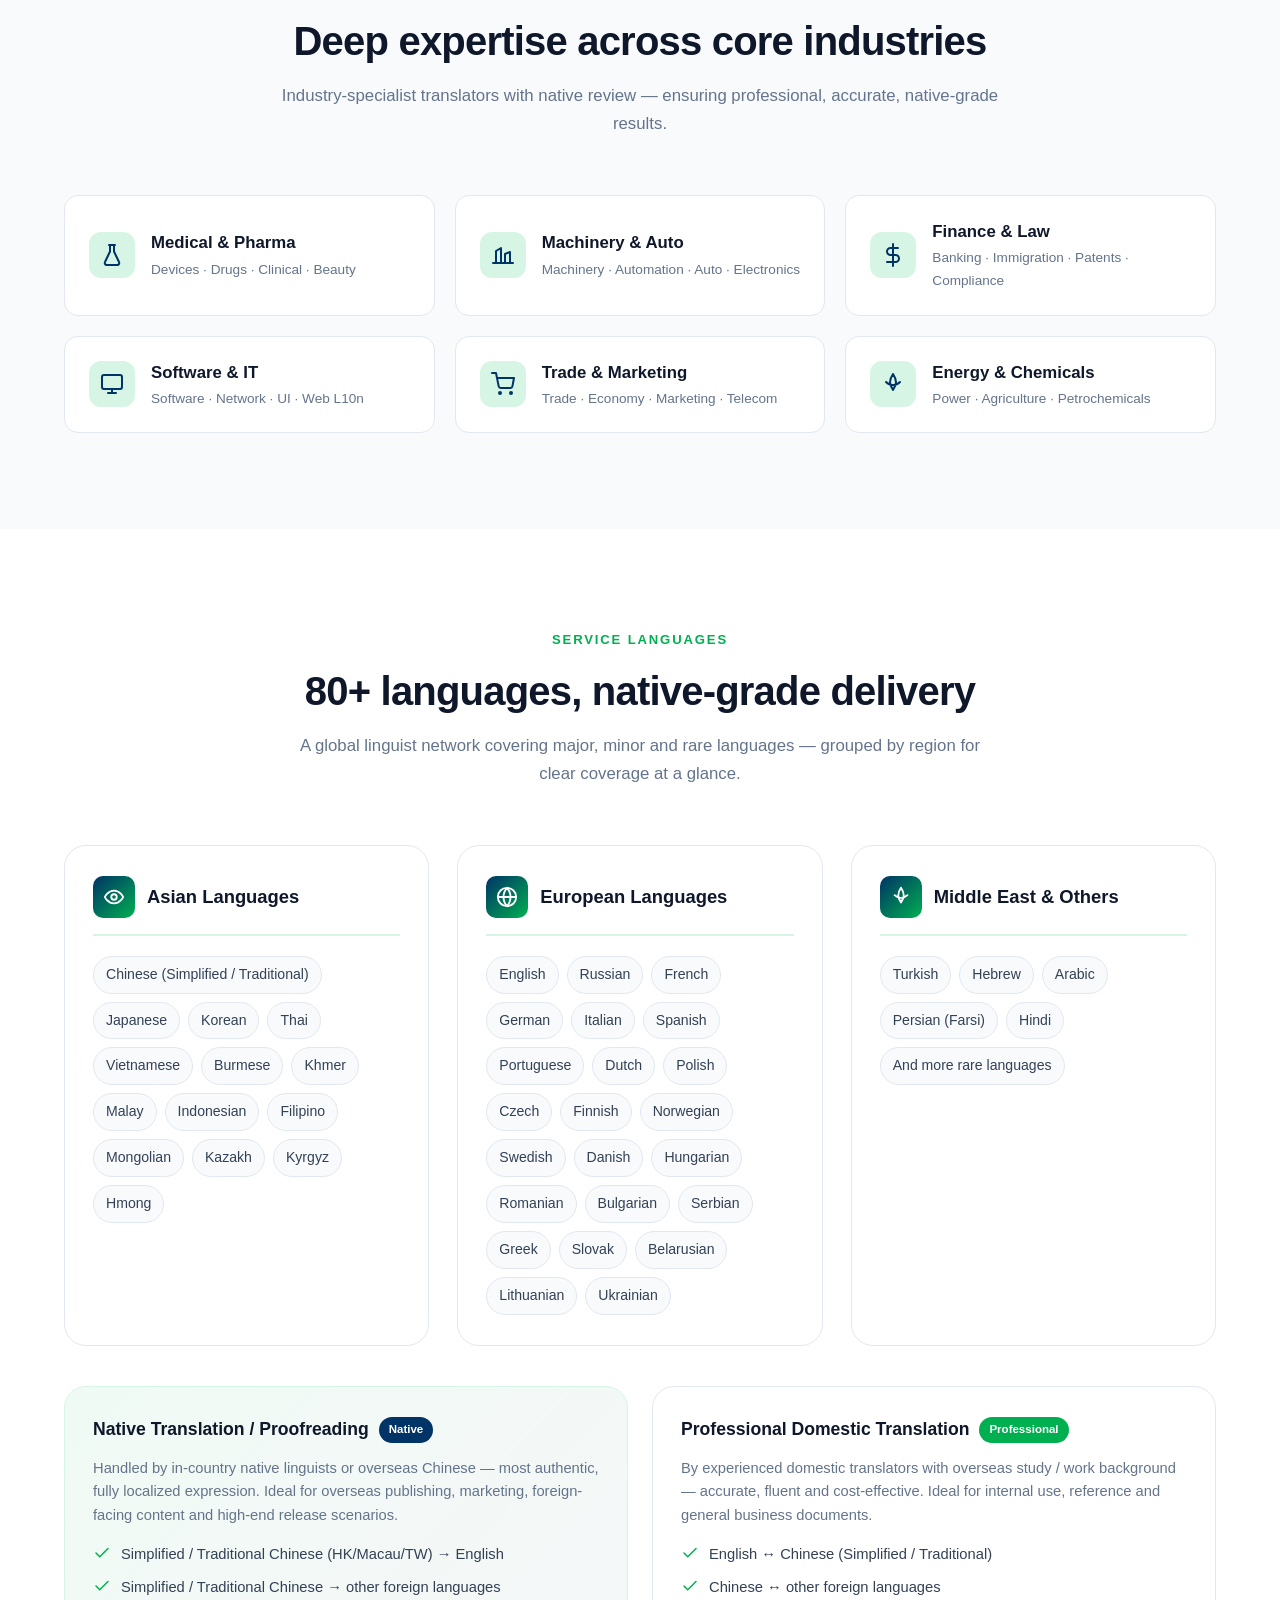
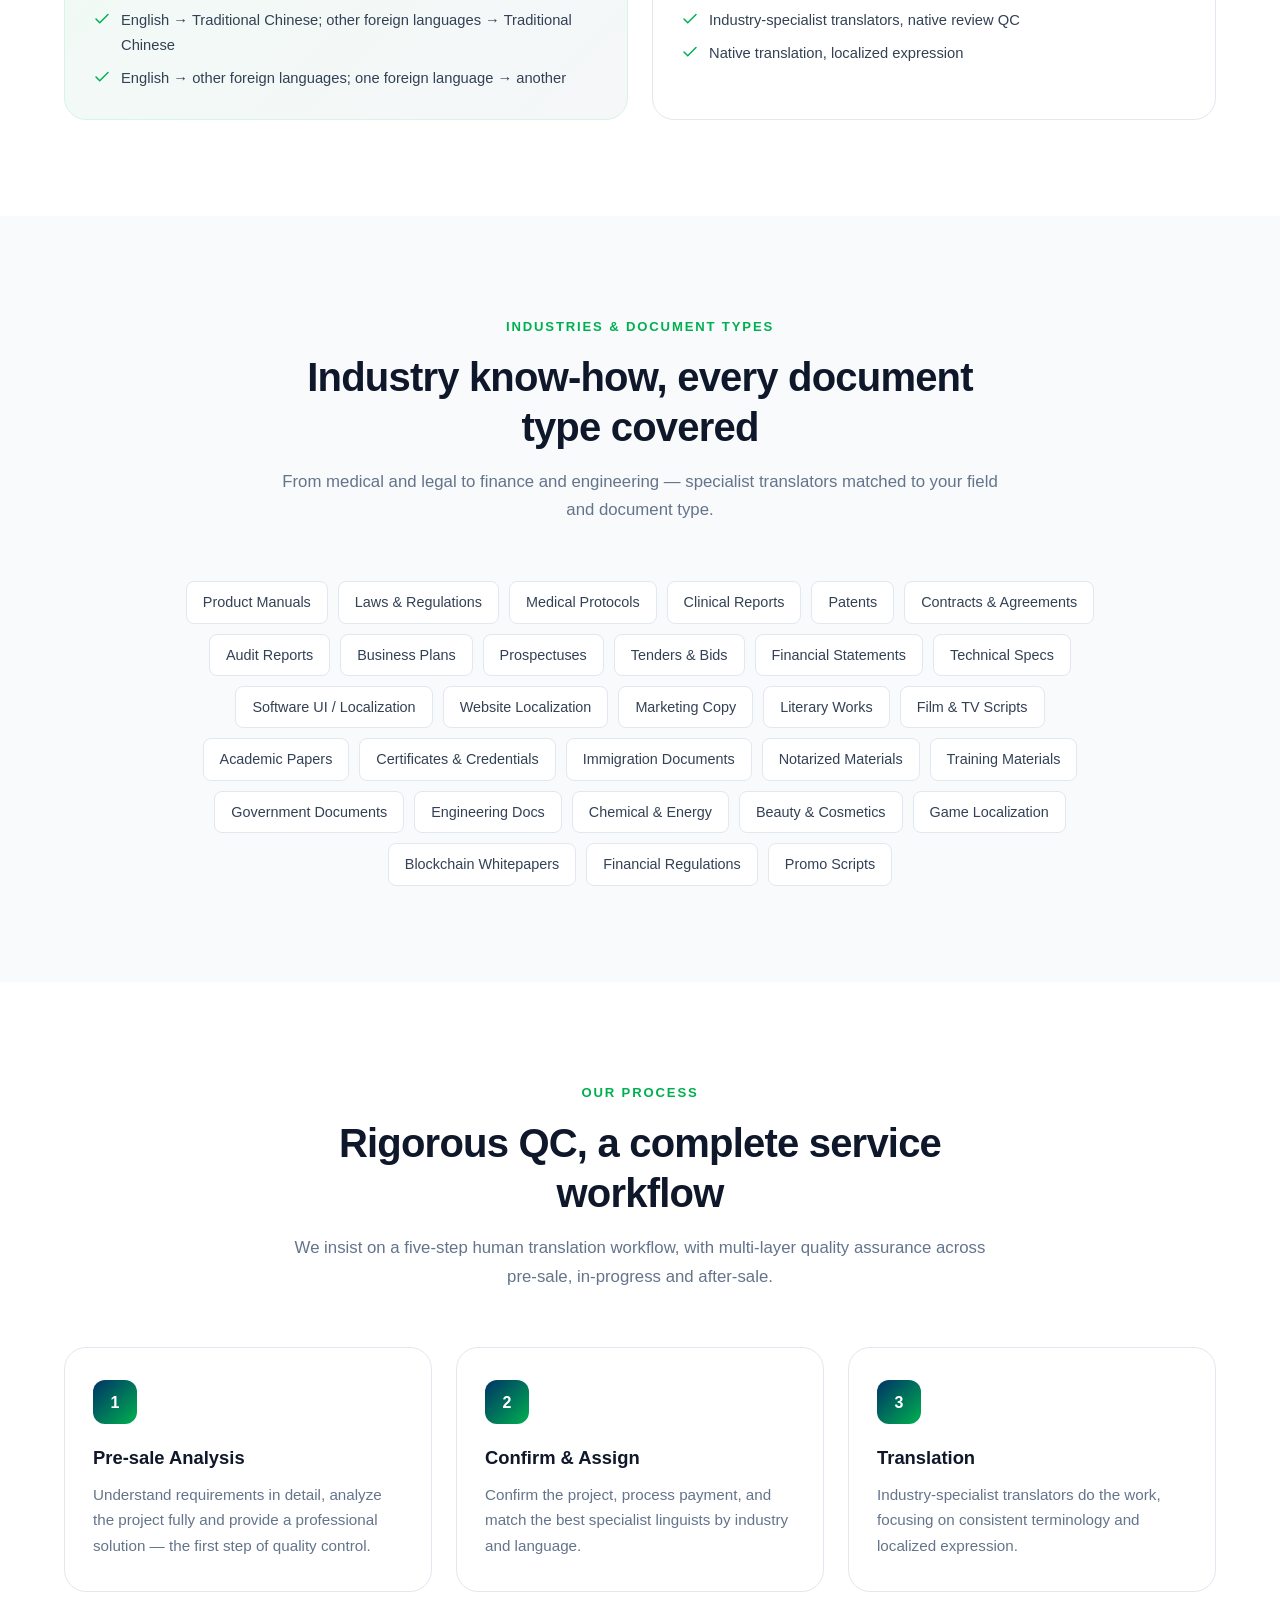
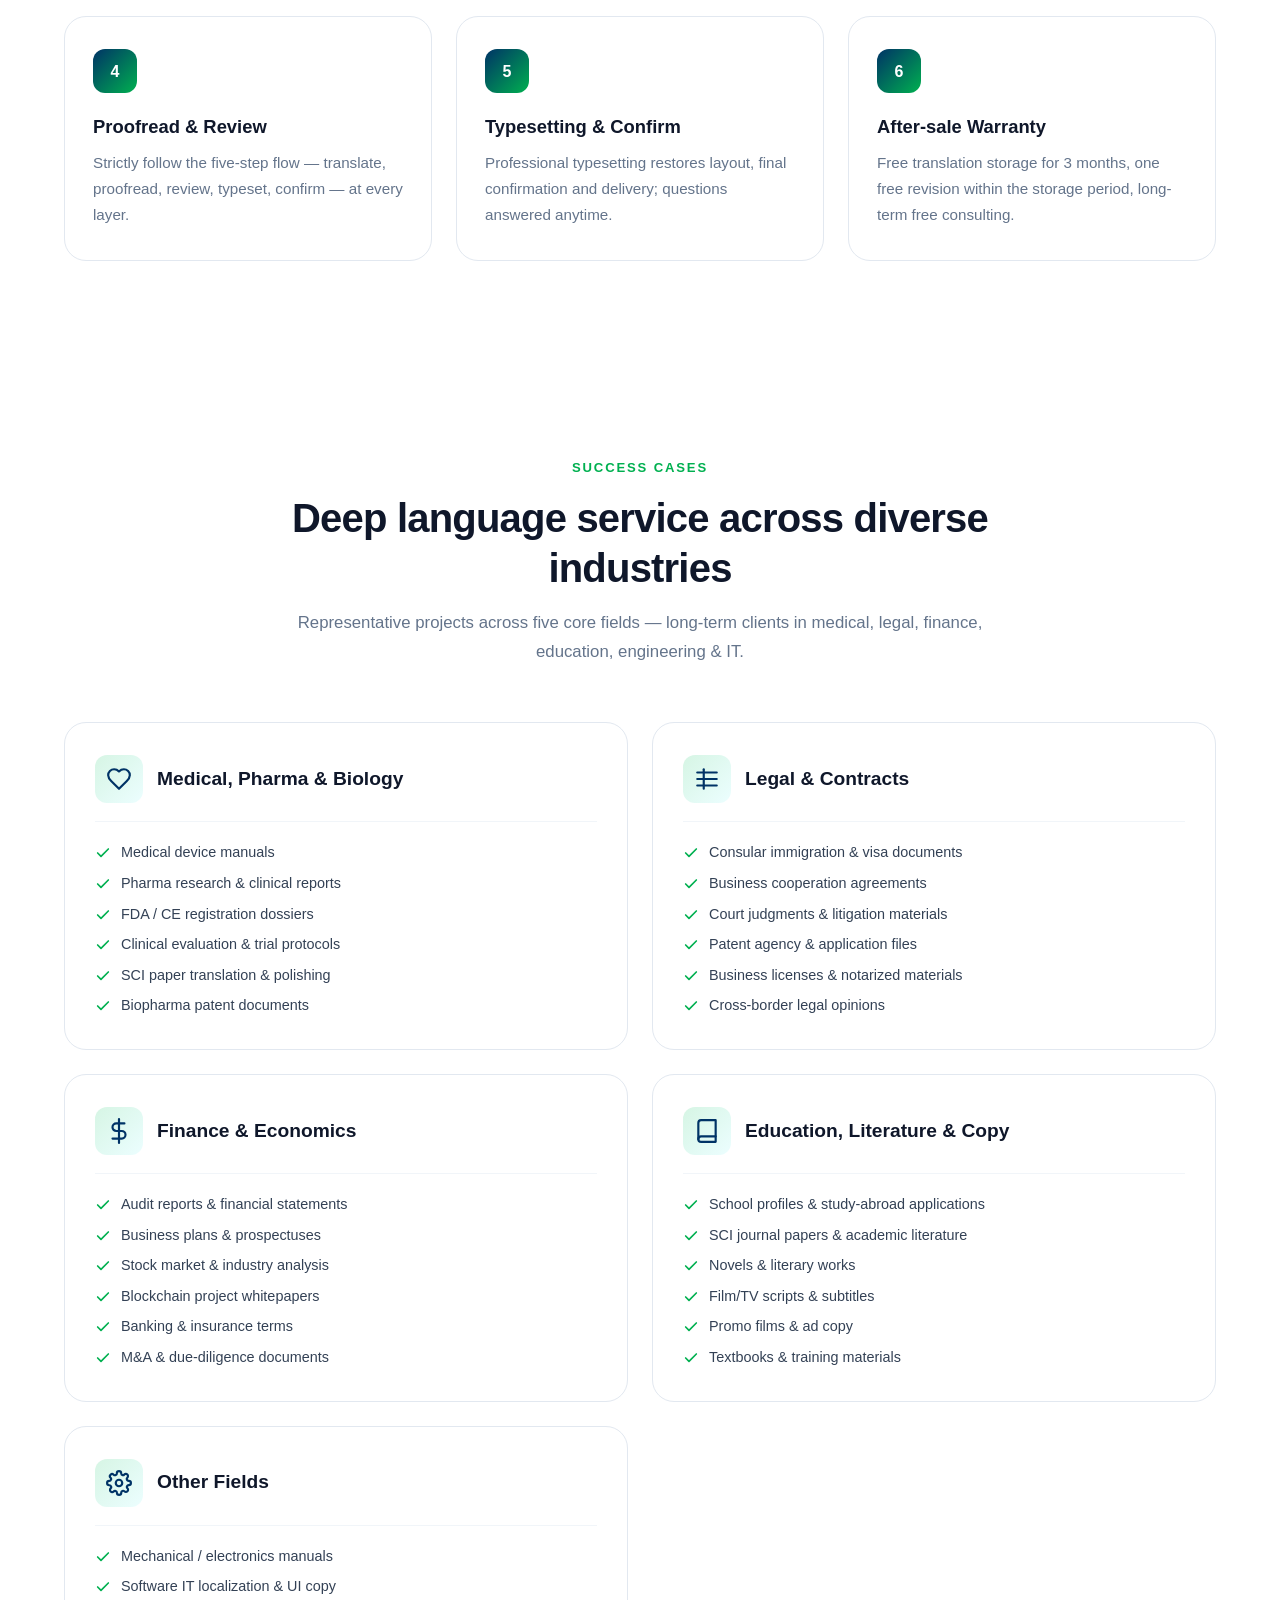
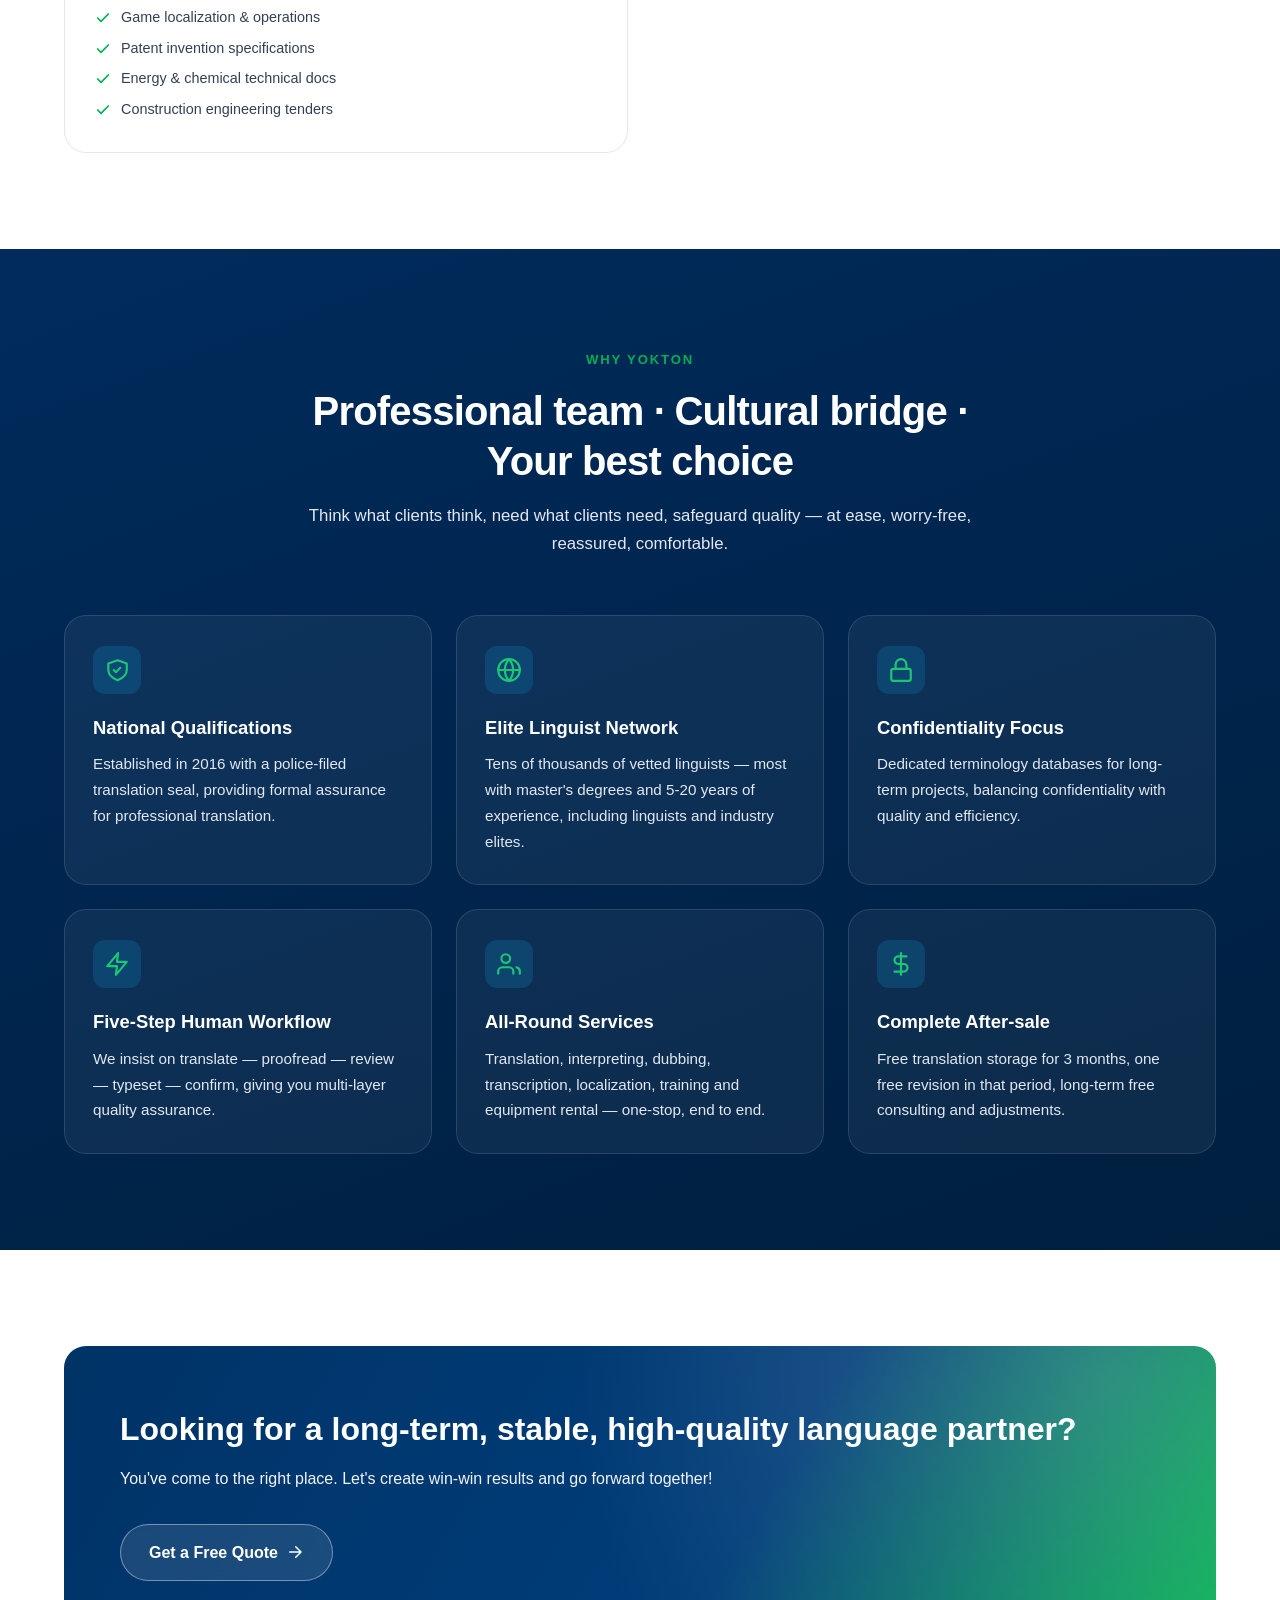
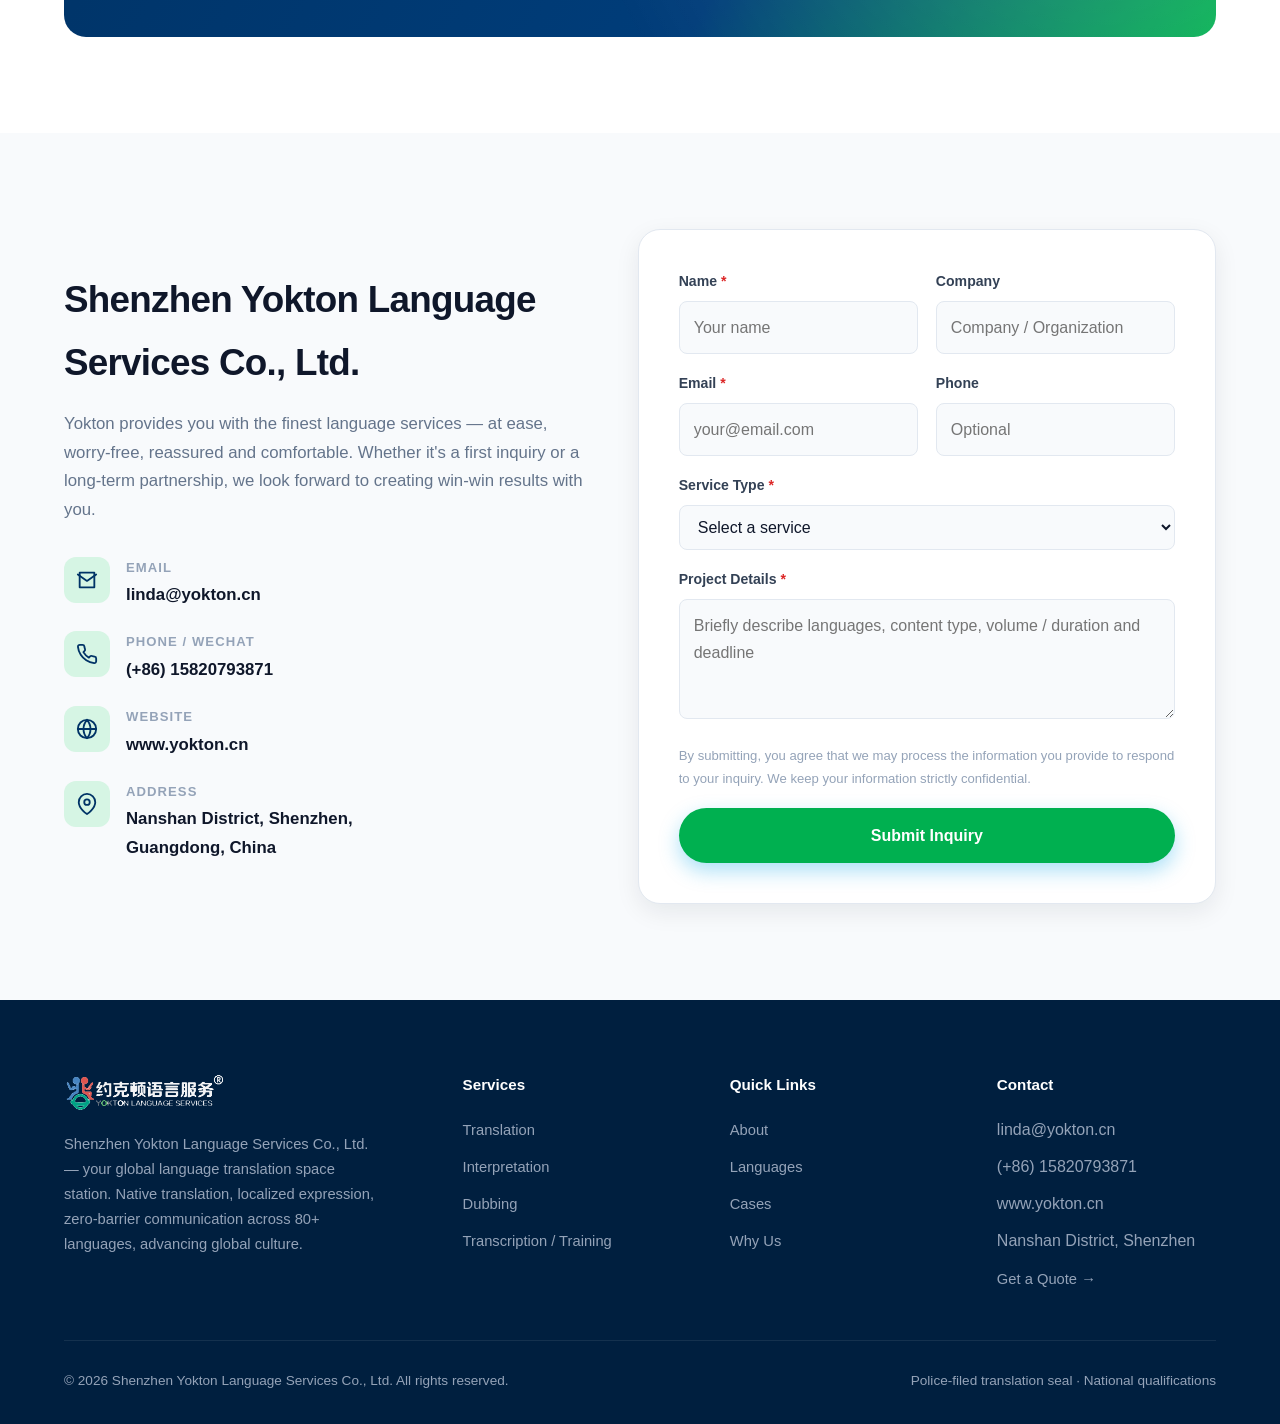
==== commit d601c301: "Restore standard top spacing above CTA banner The inline padding-top:0 made the banner sit flush aga" ====
--- a/en/index.html
+++ b/en/index.html
@@ -663,7 +663,7 @@
 </section>
 
 <!-- ============ CTA Banner ============ -->
-<section class="section" style="padding-top:0;">
+<section class="section">
   <div class="container">
     <div class="cta-banner reveal">
       <div>
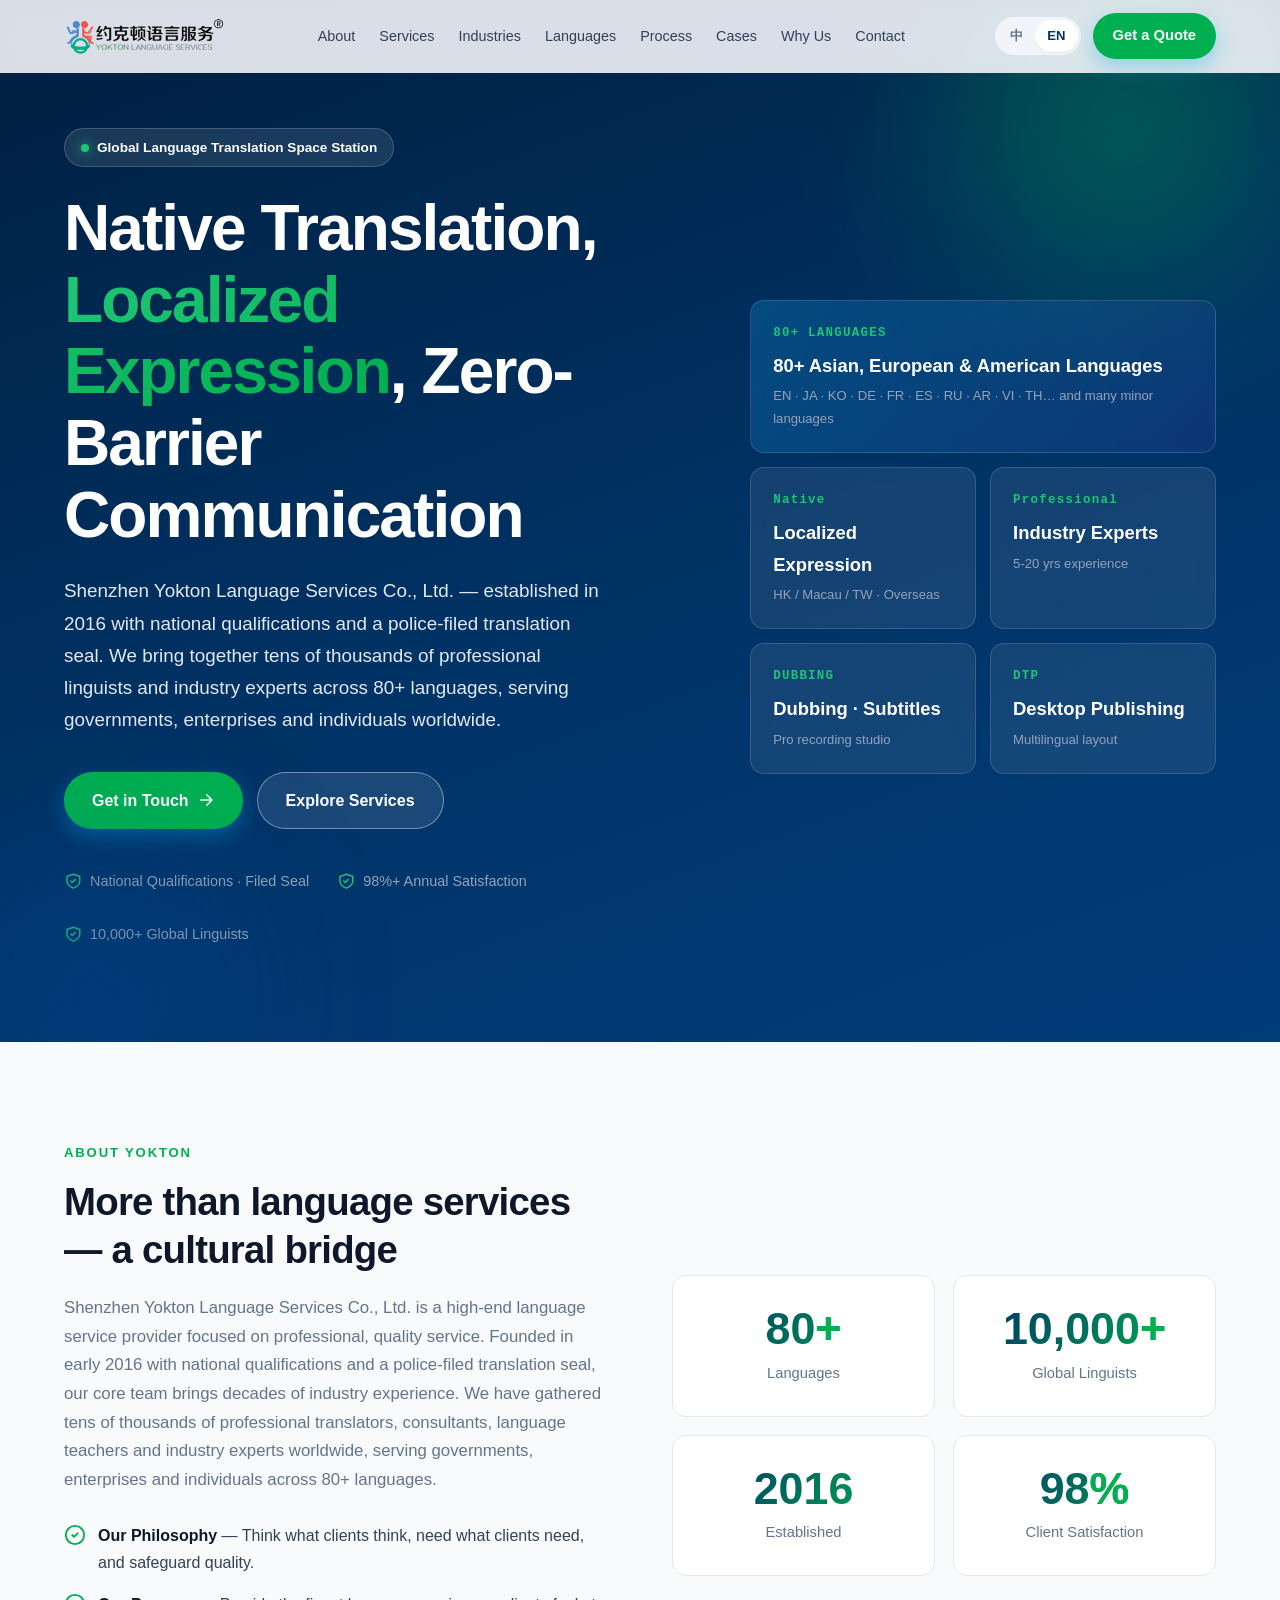
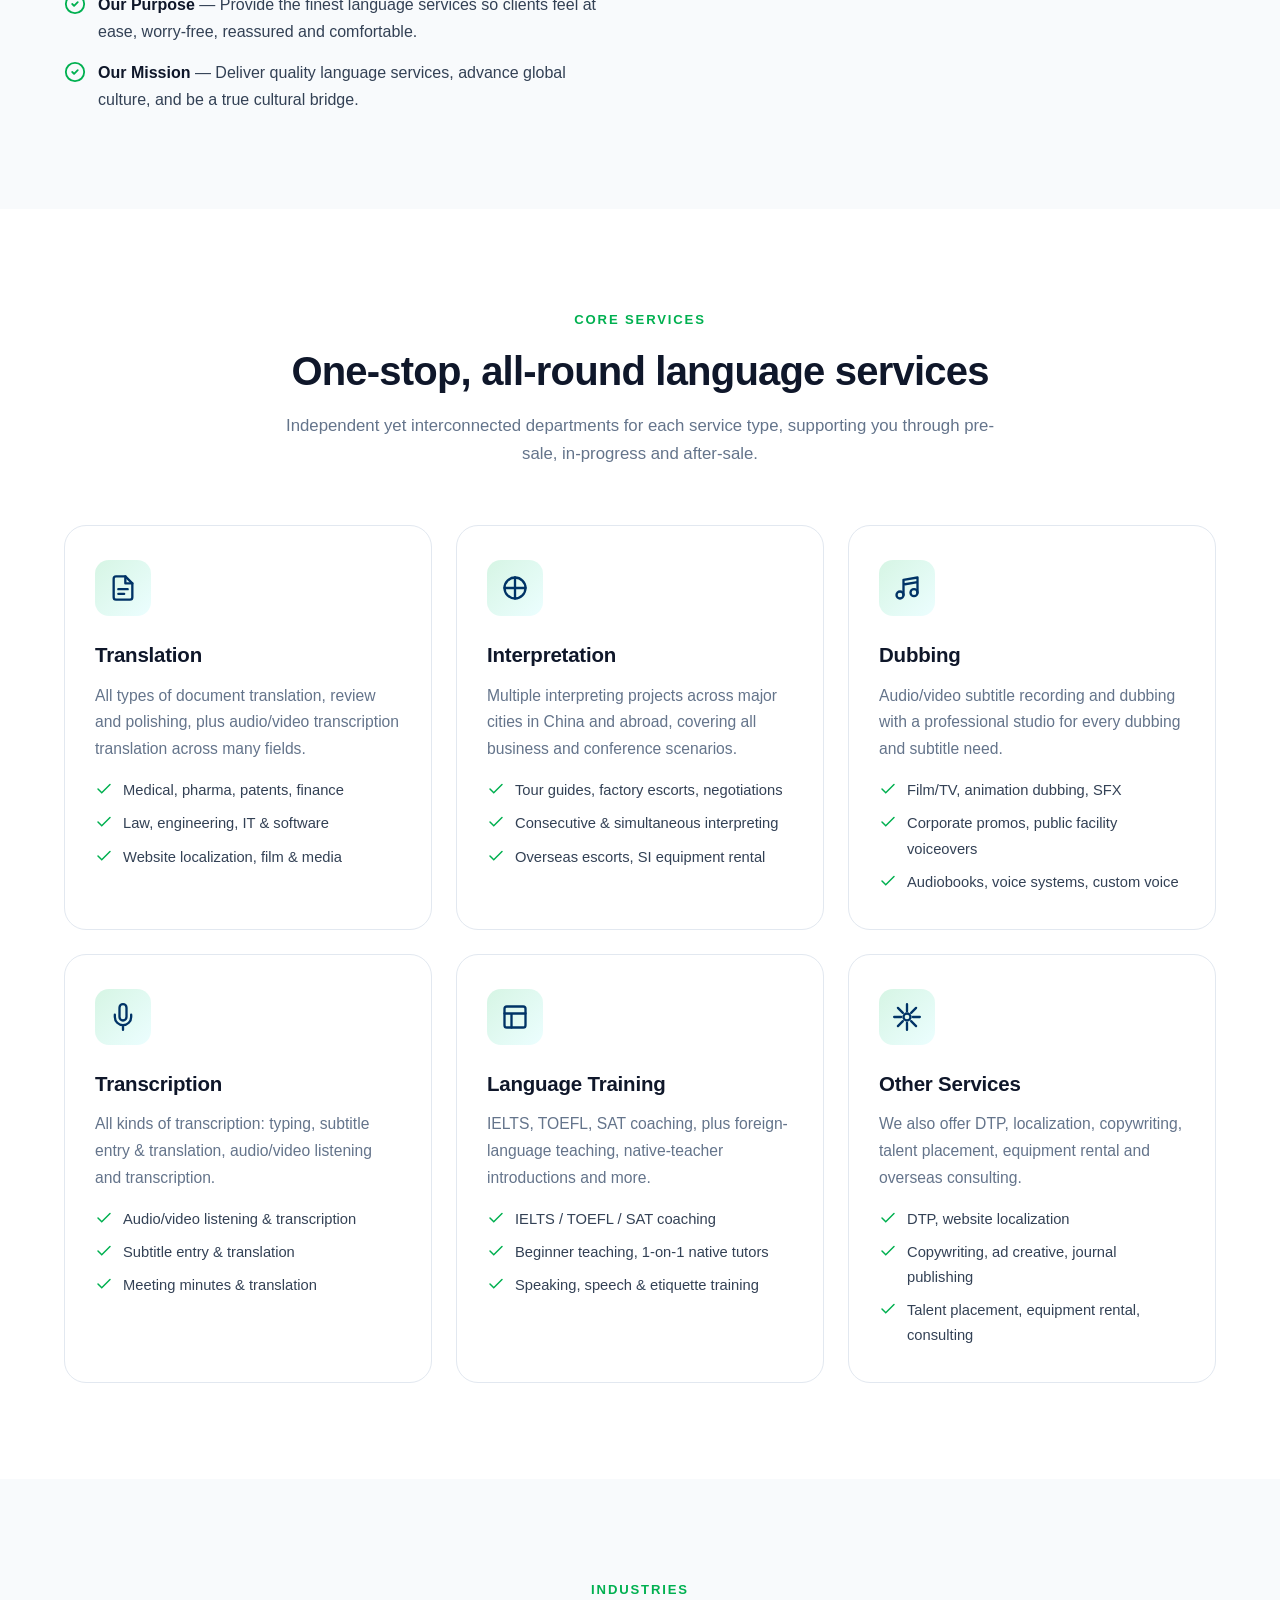
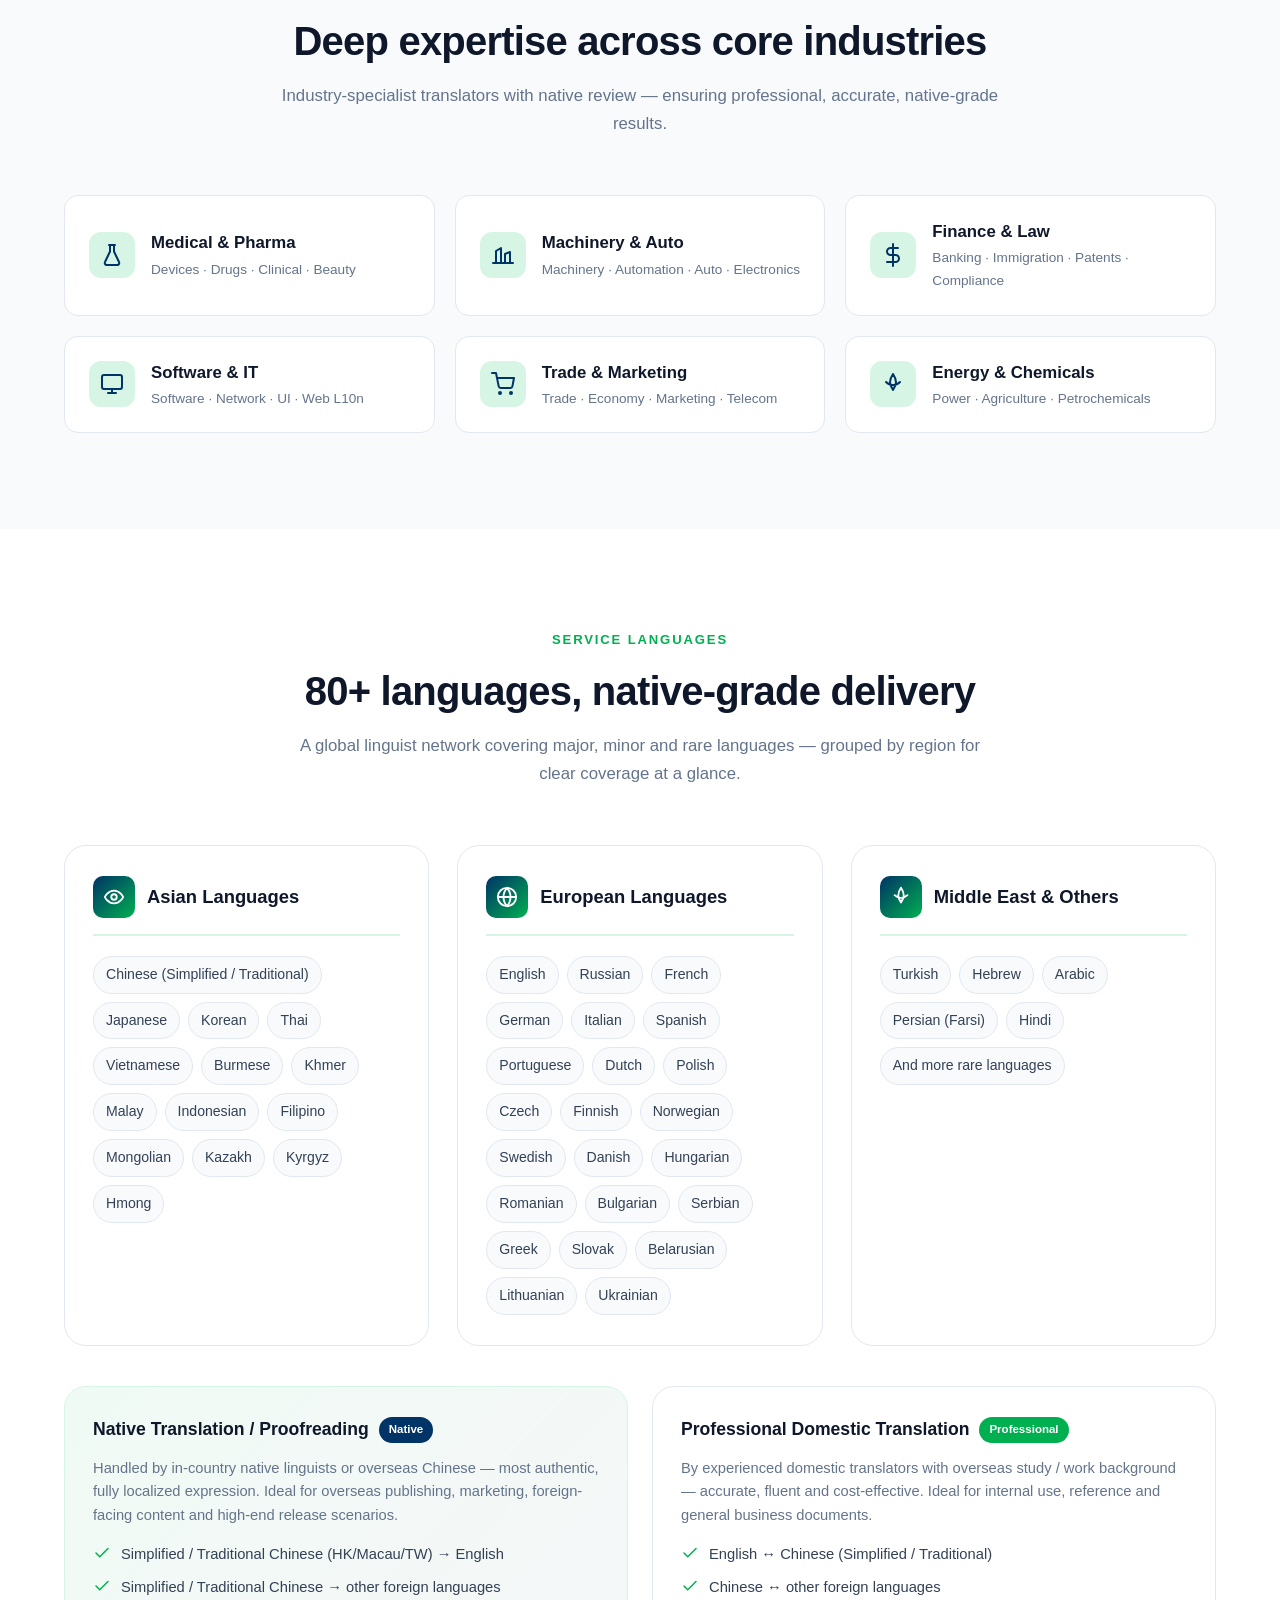
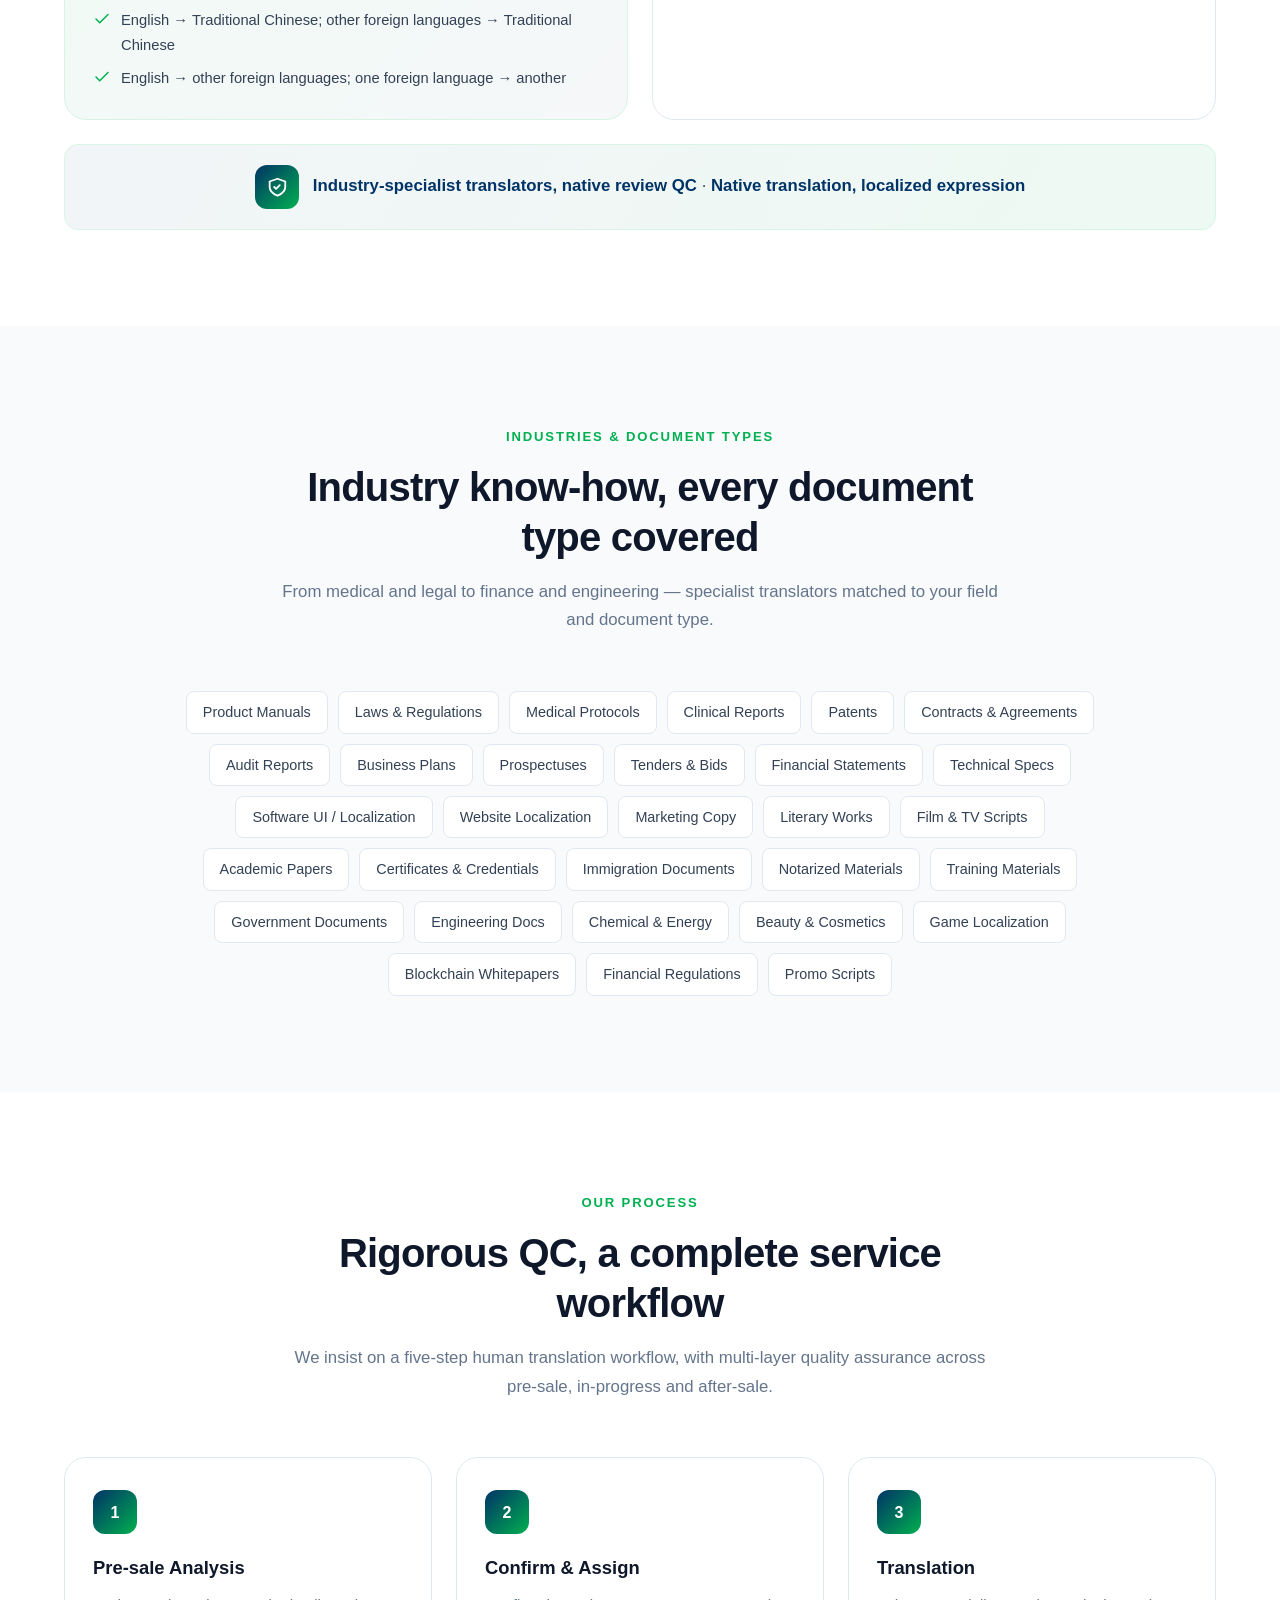
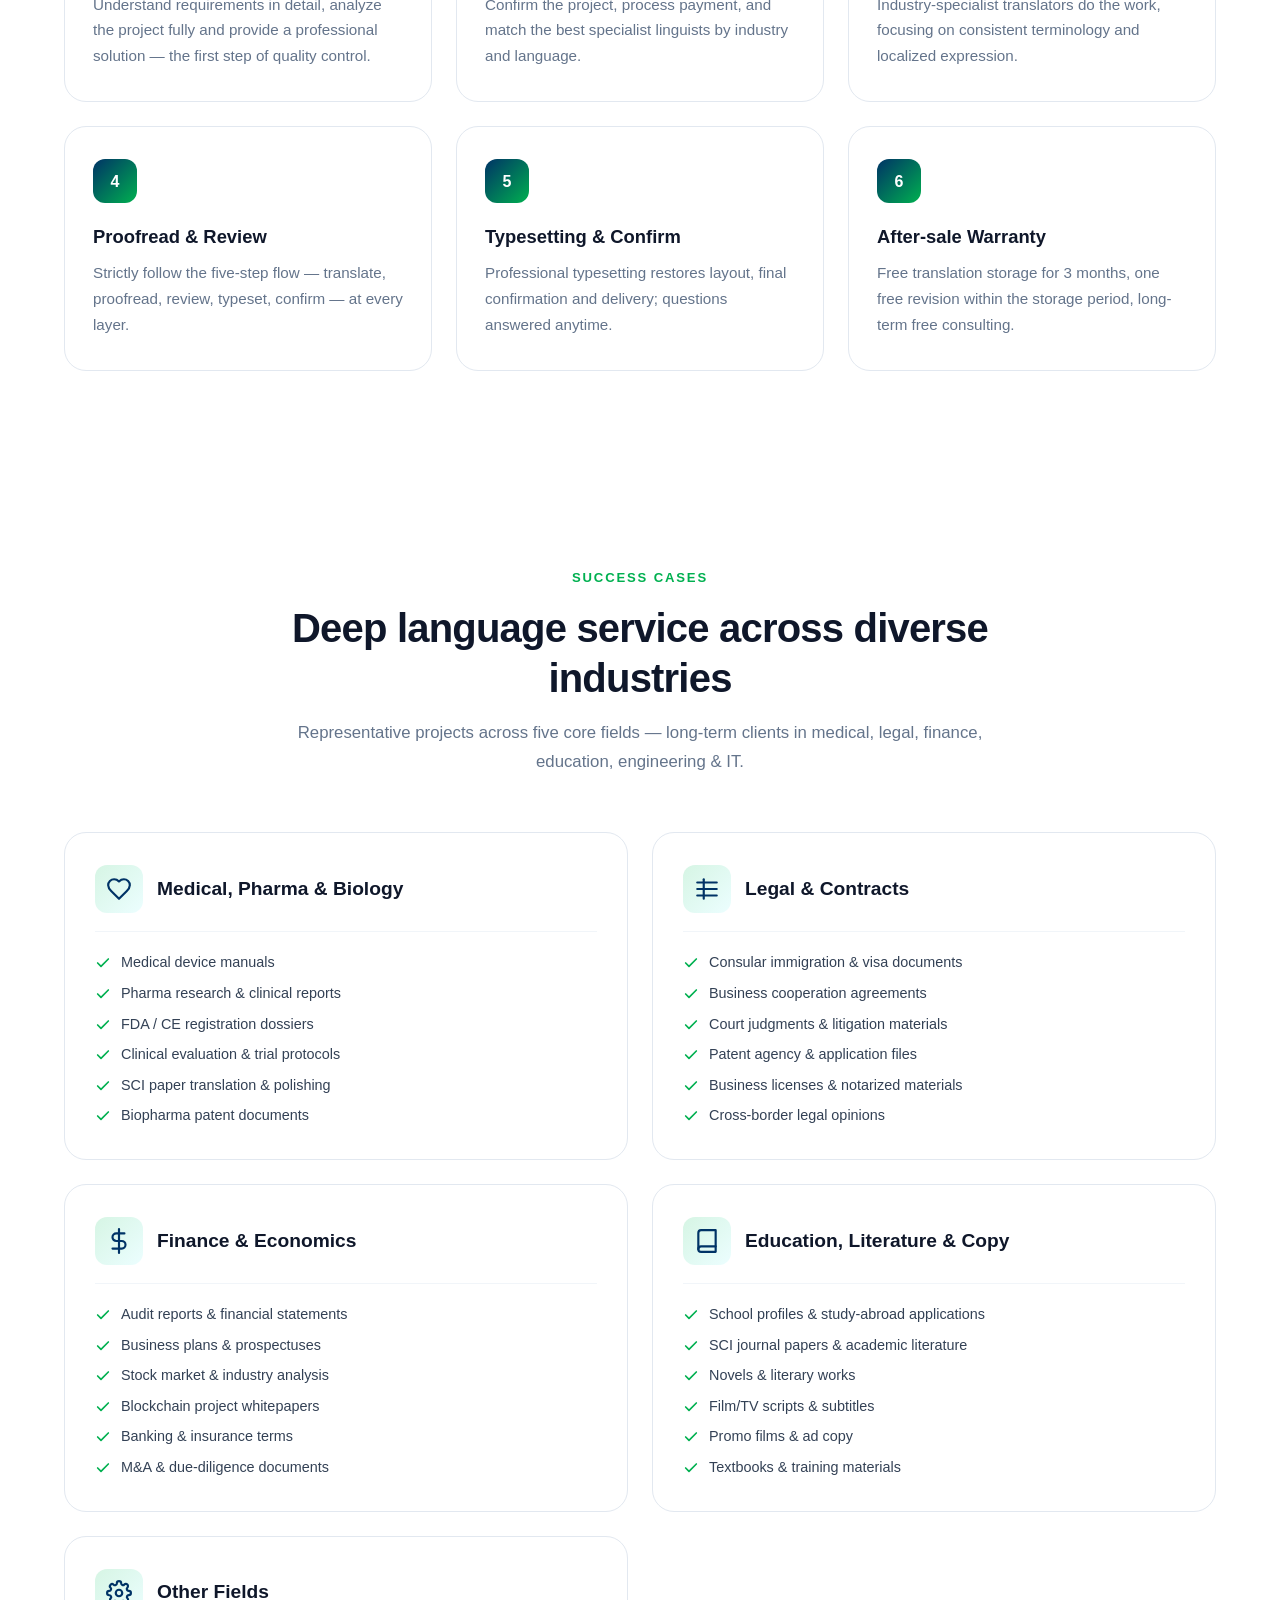
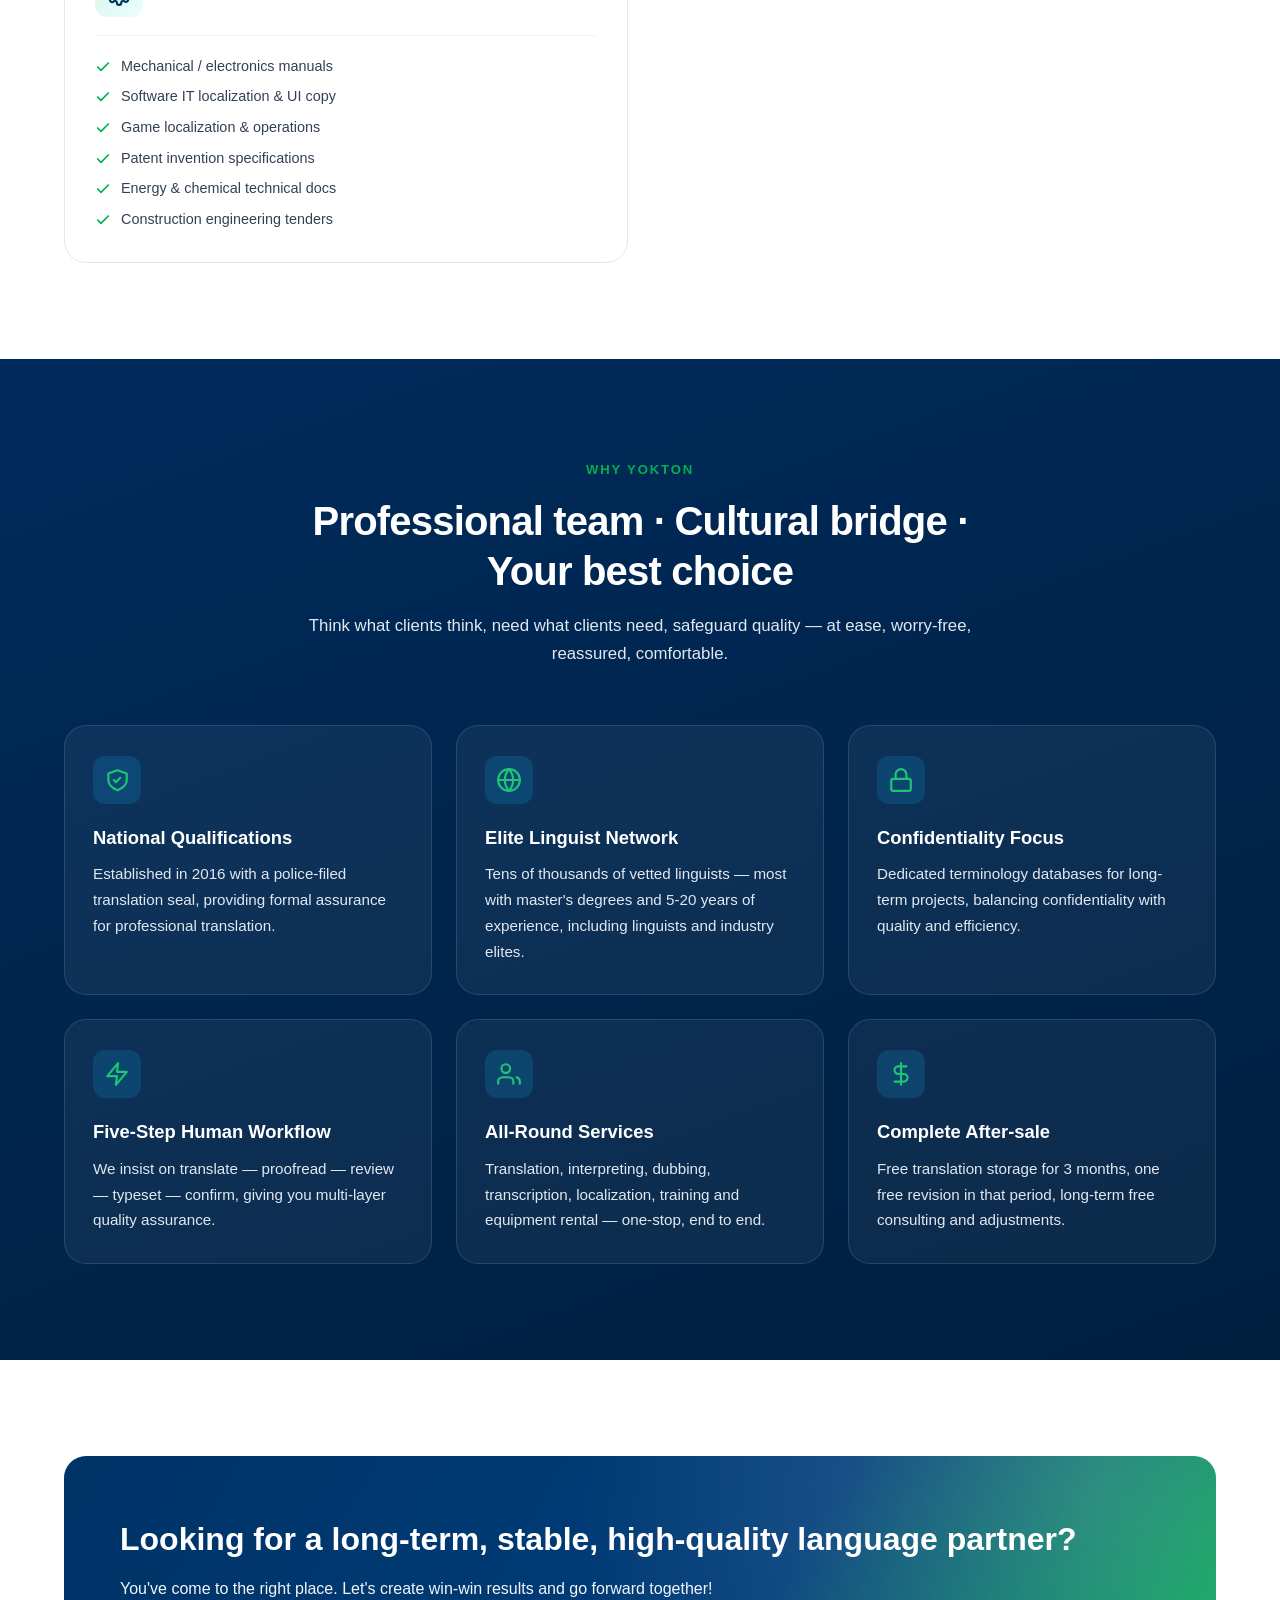
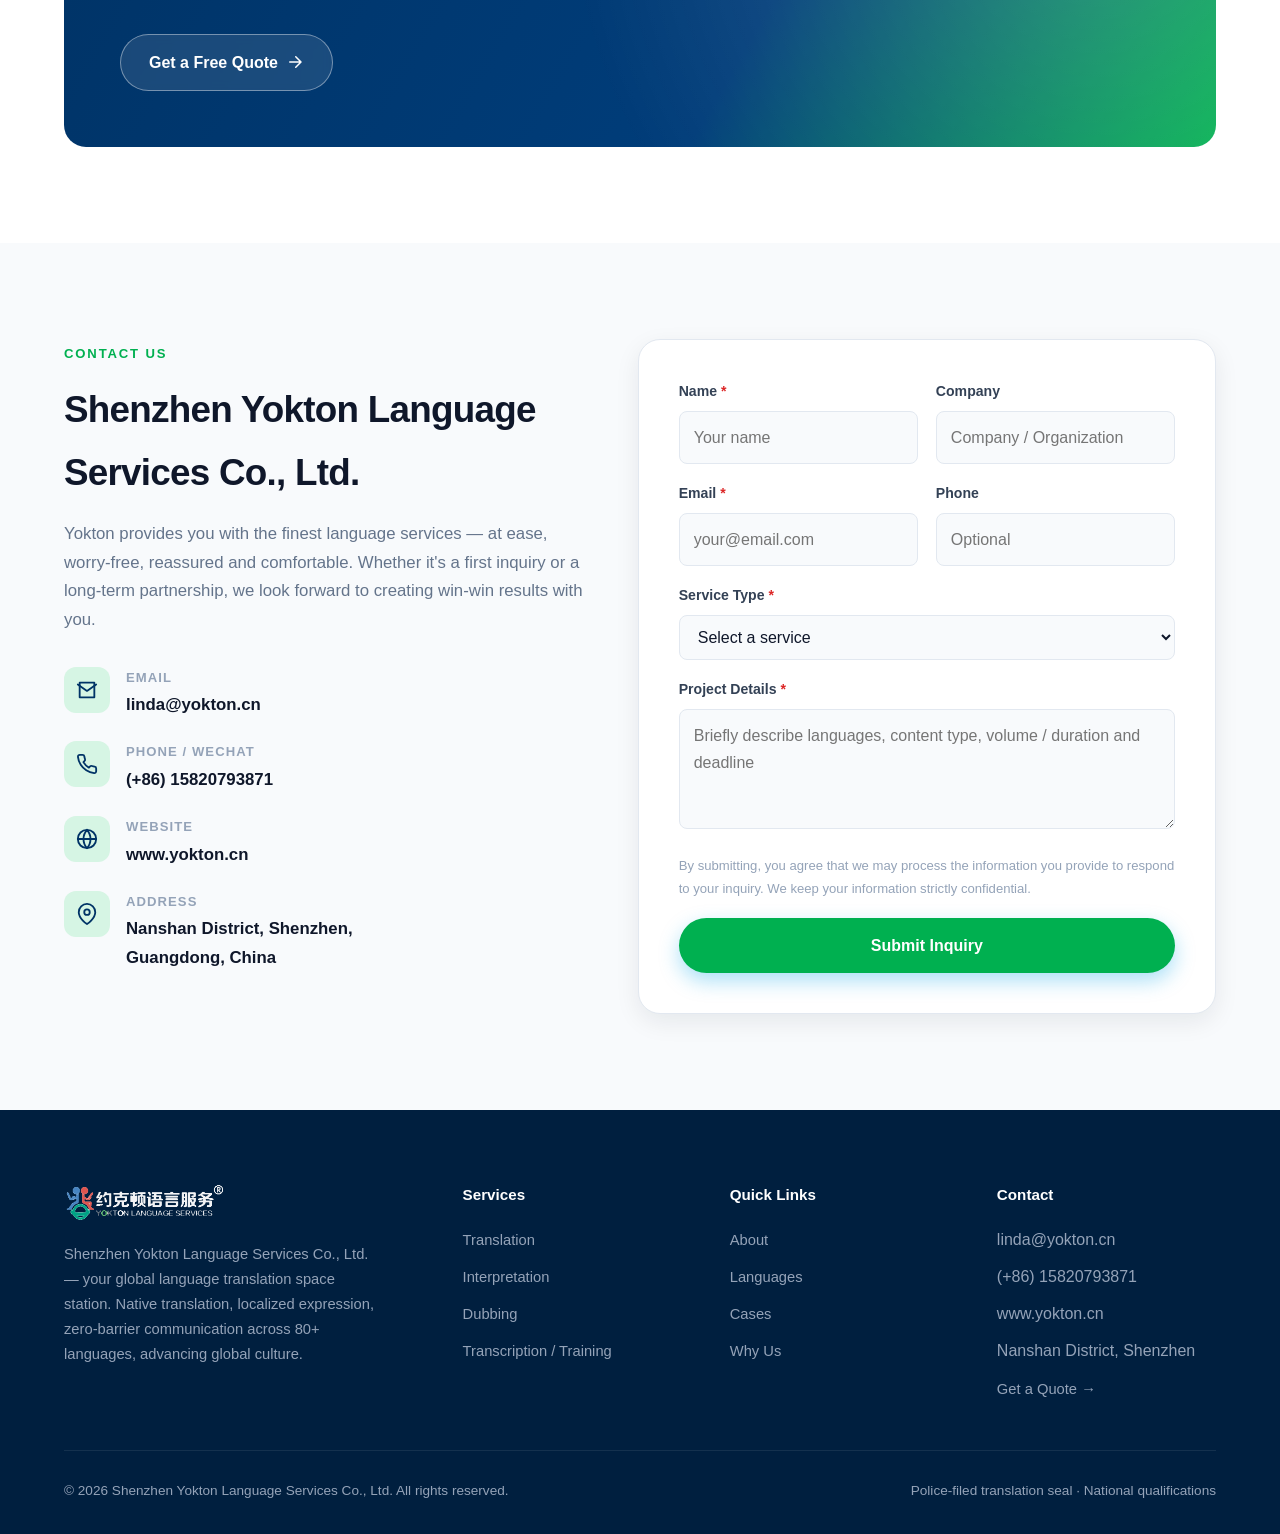
==== commit c668cdef: "Fix translate-types section: move summary lines out of Professional card The two closing statements " ====
--- a/en/index.html
+++ b/en/index.html
@@ -424,10 +424,15 @@
         <ul>
           <li><svg viewBox="0 0 24 24" fill="none" stroke="currentColor" stroke-width="2" stroke-linecap="round" width="18" height="18"><path d="M20 6L9 17l-5-5"/></svg> English ↔ Chinese (Simplified / Traditional)</li>
           <li><svg viewBox="0 0 24 24" fill="none" stroke="currentColor" stroke-width="2" stroke-linecap="round" width="18" height="18"><path d="M20 6L9 17l-5-5"/></svg> Chinese ↔ other foreign languages</li>
-          <li><svg viewBox="0 0 24 24" fill="none" stroke="currentColor" stroke-width="2" stroke-linecap="round" width="18" height="18"><path d="M20 6L9 17l-5-5"/></svg> Industry-specialist translators, native review QC</li>
-          <li><svg viewBox="0 0 24 24" fill="none" stroke="currentColor" stroke-width="2" stroke-linecap="round" width="18" height="18"><path d="M20 6L9 17l-5-5"/></svg> Native translation, localized expression</li>
-        </ul>
-      </div>
+        </ul>
+      </div>
+    </div>
+
+    <div class="translate-summary reveal" data-delay="2">
+      <span class="translate-summary-ico">
+        <svg viewBox="0 0 24 24" fill="none" stroke="currentColor" stroke-width="2" stroke-linecap="round" stroke-linejoin="round" width="22" height="22"><path d="M9 12l2 2 4-4"/><path d="M21 12c0 5-3.5 7.5-8.5 9.5C7.5 19.5 4 17 4 12V6l8.5-3L21 6z"/></svg>
+      </span>
+      <p><strong>Industry-specialist translators, native review QC</strong> · <strong>Native translation, localized expression</strong></p>
     </div>
   </div>
 </section>
--- a/css/style.css
+++ b/css/style.css
@@ -686,6 +686,31 @@
 .translate-type ul { display: grid; gap: 8px; }
 .translate-type li { display: flex; gap: 10px; align-items: flex-start; font-size: 0.92rem; color: var(--ink-700); }
 .translate-type li svg { width: 18px; height: 18px; color: var(--cyan-500); flex-shrink: 0; margin-top: 2px; }
+
+/* 笔译总结语条 */
+.translate-summary {
+  margin-top: 24px;
+  display: flex;
+  align-items: center;
+  justify-content: center;
+  gap: 14px;
+  padding: 20px 32px;
+  border-radius: var(--radius);
+  background: linear-gradient(120deg, rgba(0, 51, 102, 0.05), rgba(0, 176, 80, 0.07));
+  border: 1px solid var(--cyan-100);
+  text-align: center;
+}
+.translate-summary-ico {
+  width: 44px; height: 44px;
+  display: grid; place-items: center;
+  border-radius: 12px;
+  background: linear-gradient(135deg, var(--navy-700), var(--cyan-500));
+  color: var(--white);
+  flex-shrink: 0;
+}
+.translate-summary-ico svg { width: 22px; height: 22px; }
+.translate-summary p { font-size: 1.05rem; color: var(--ink-700); line-height: 1.7; }
+.translate-summary p strong { color: var(--navy-700); }
 
 /* ============================================================
    文件类型标签云
@@ -813,6 +838,8 @@
 
   .form-card { padding: 26px 22px; }
   .form-row { grid-template-columns: 1fr; }
+
+  .translate-summary { flex-direction: column; gap: 10px; padding: 20px; }
 }
 
 @media (max-width: 560px) {
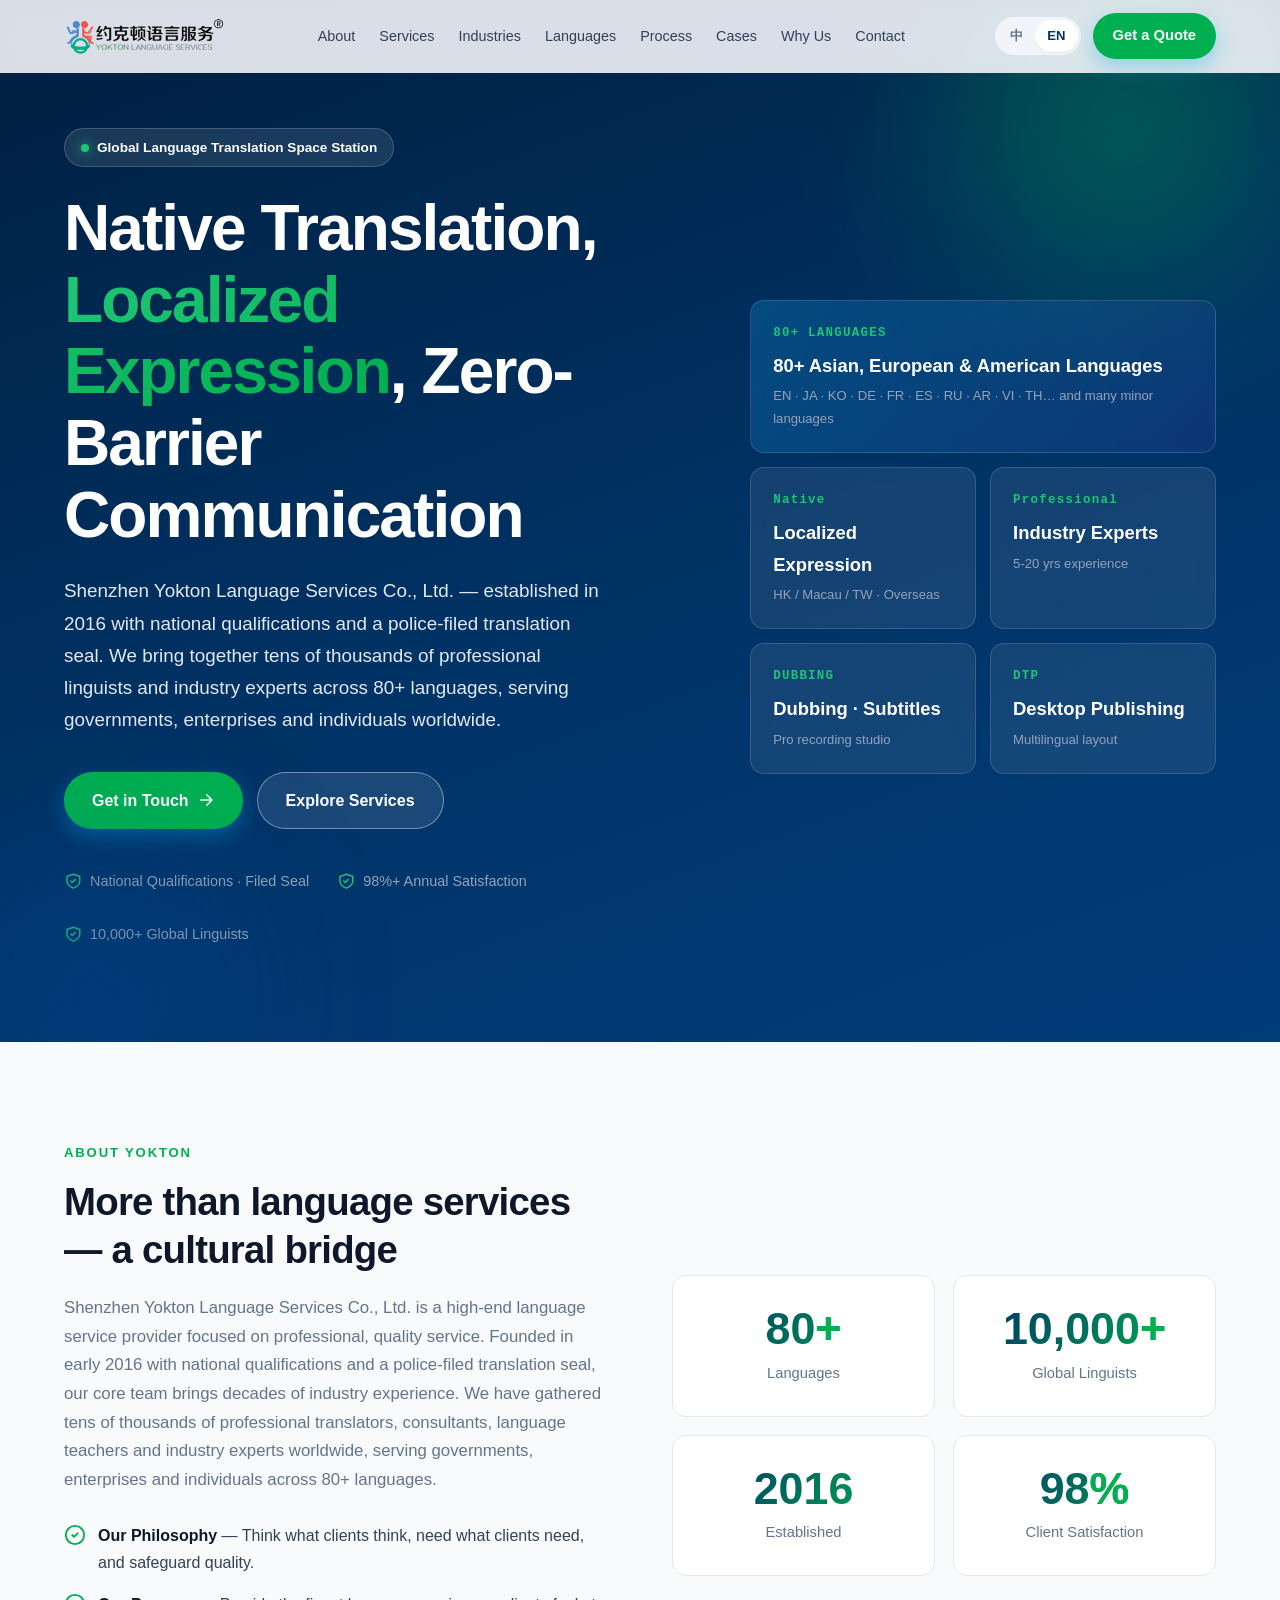
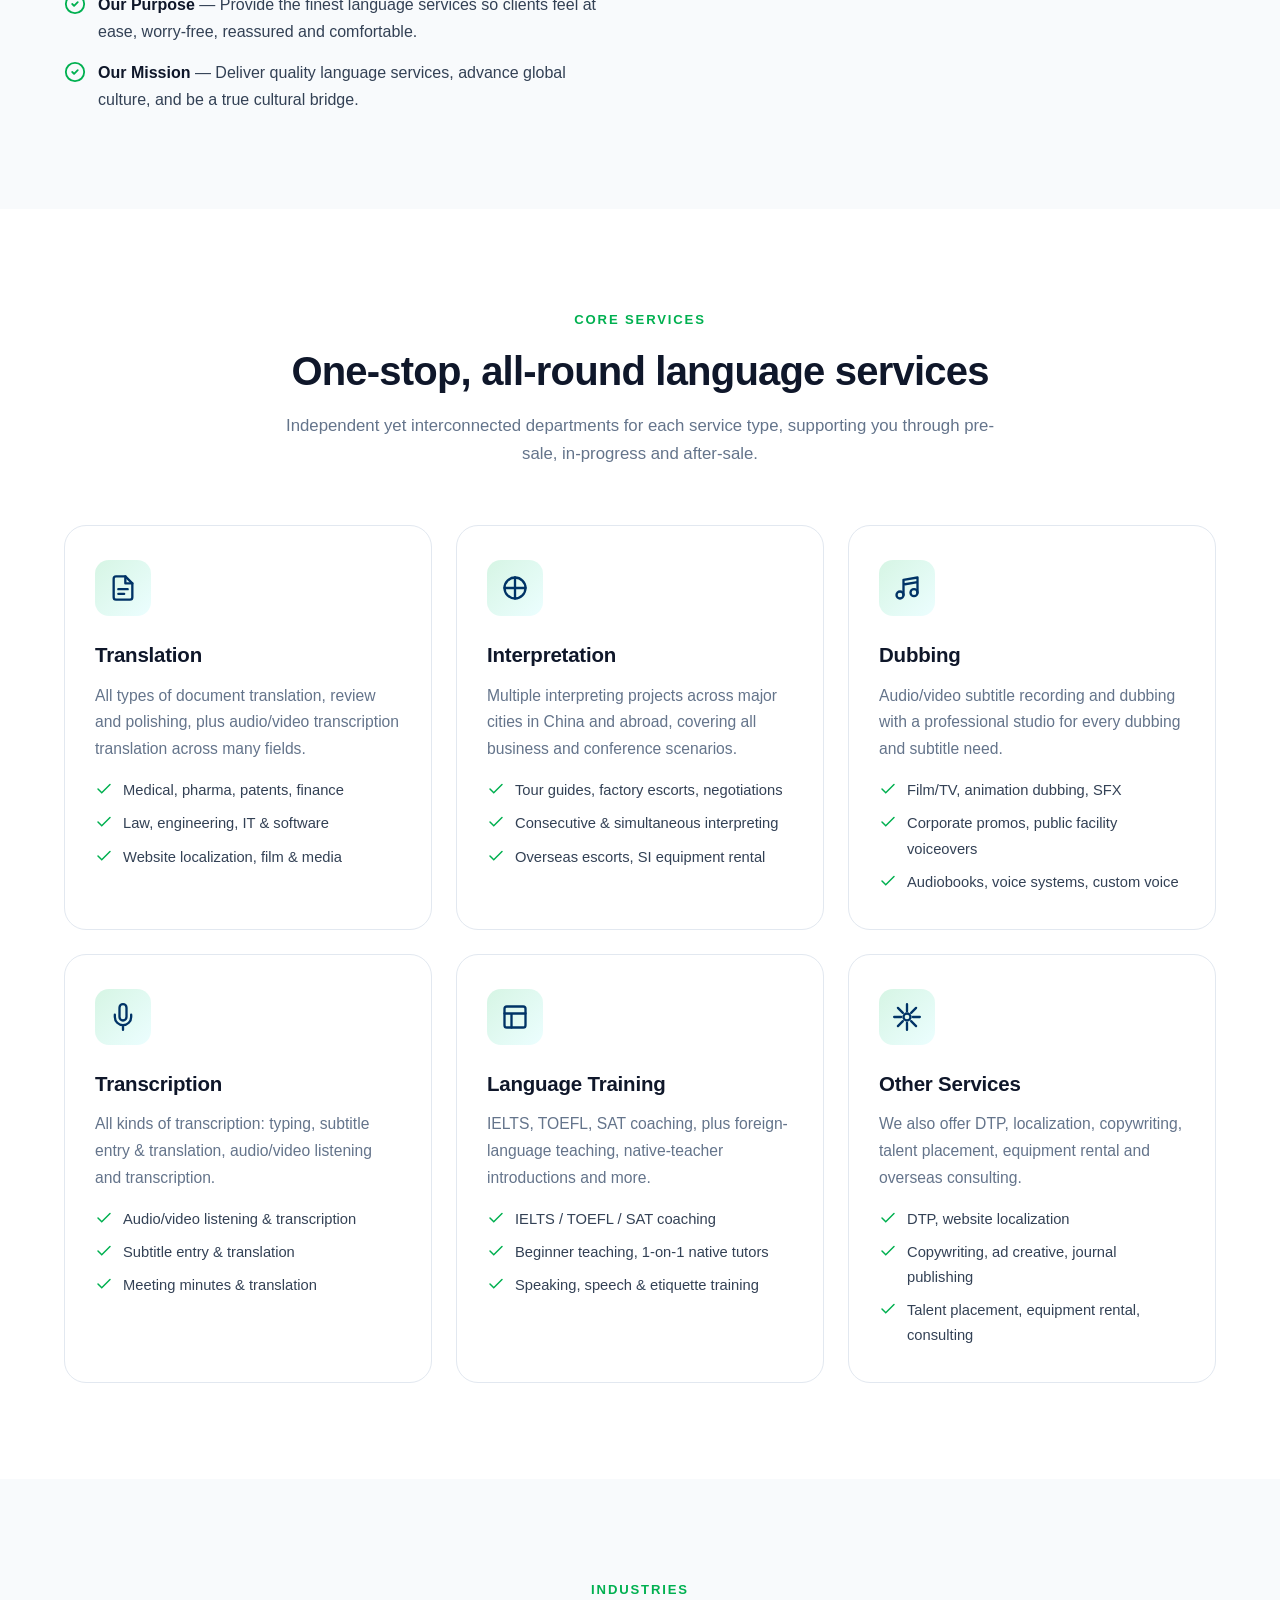
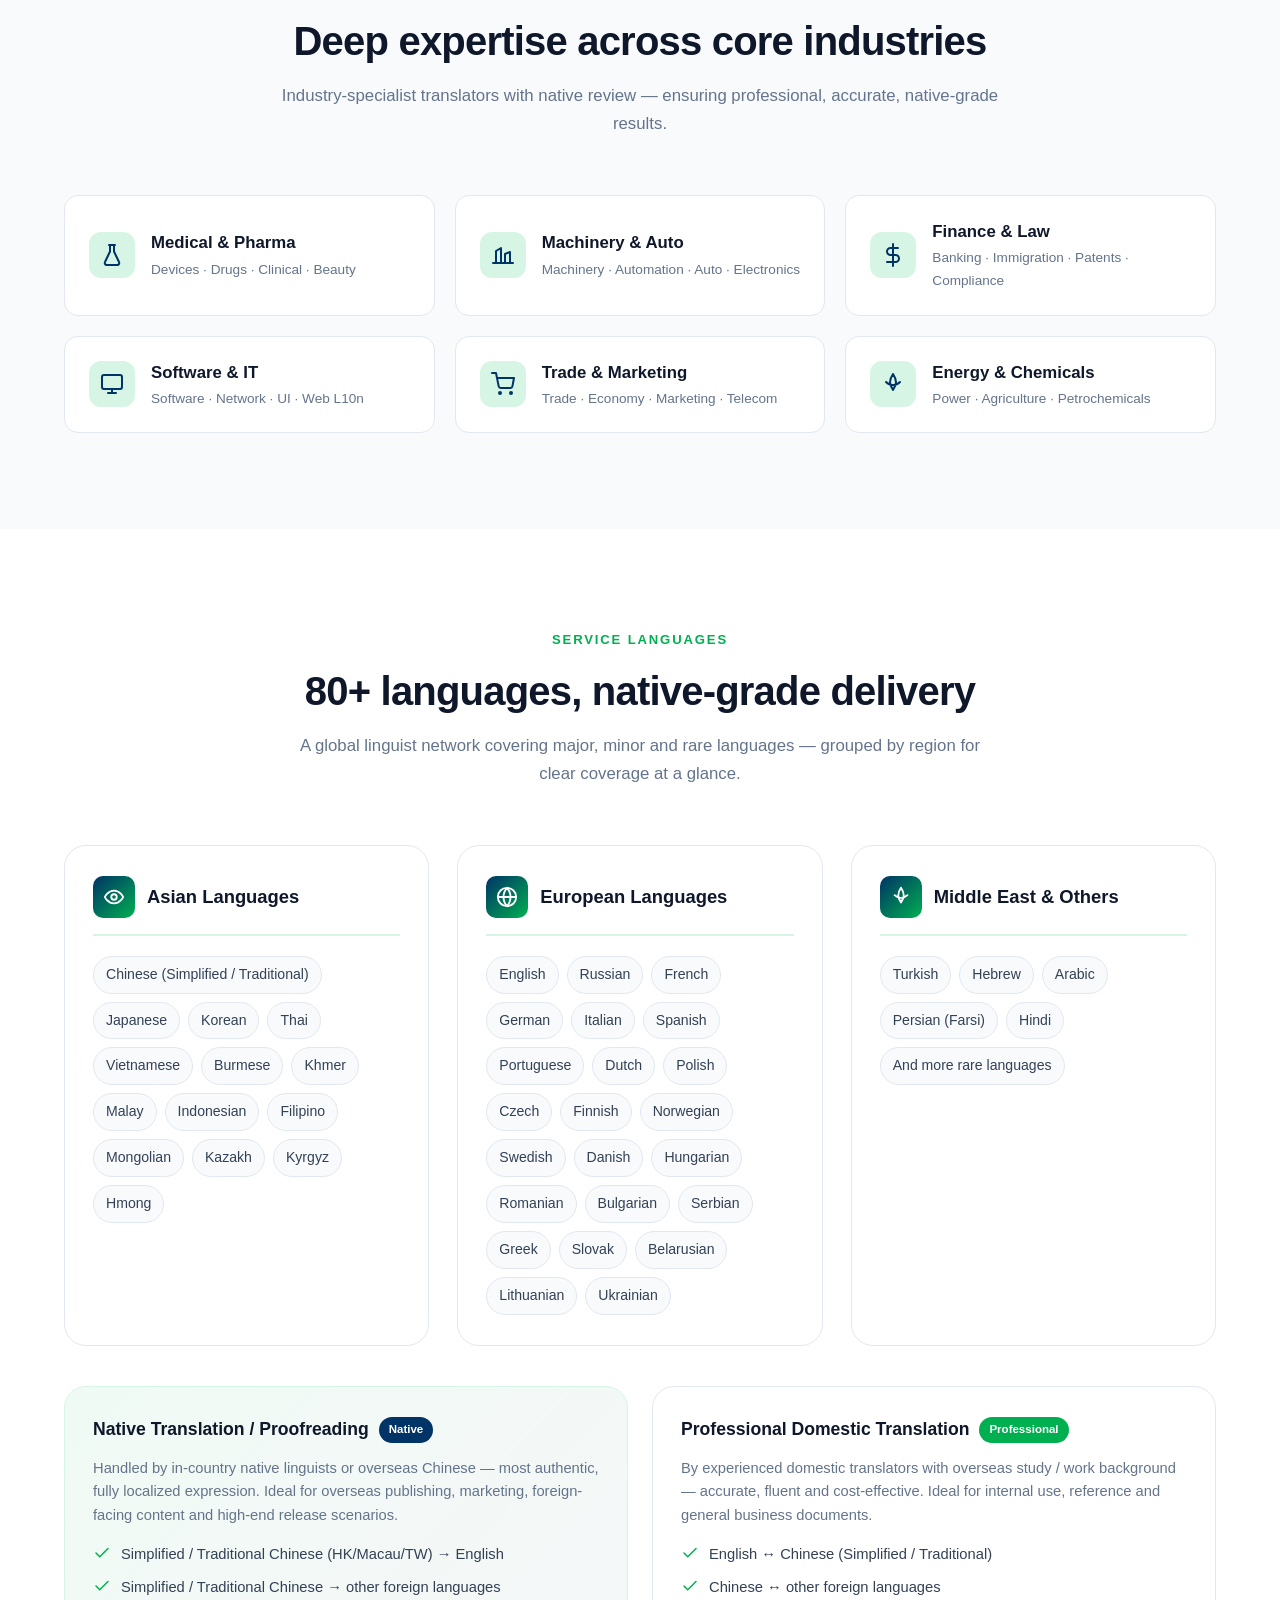
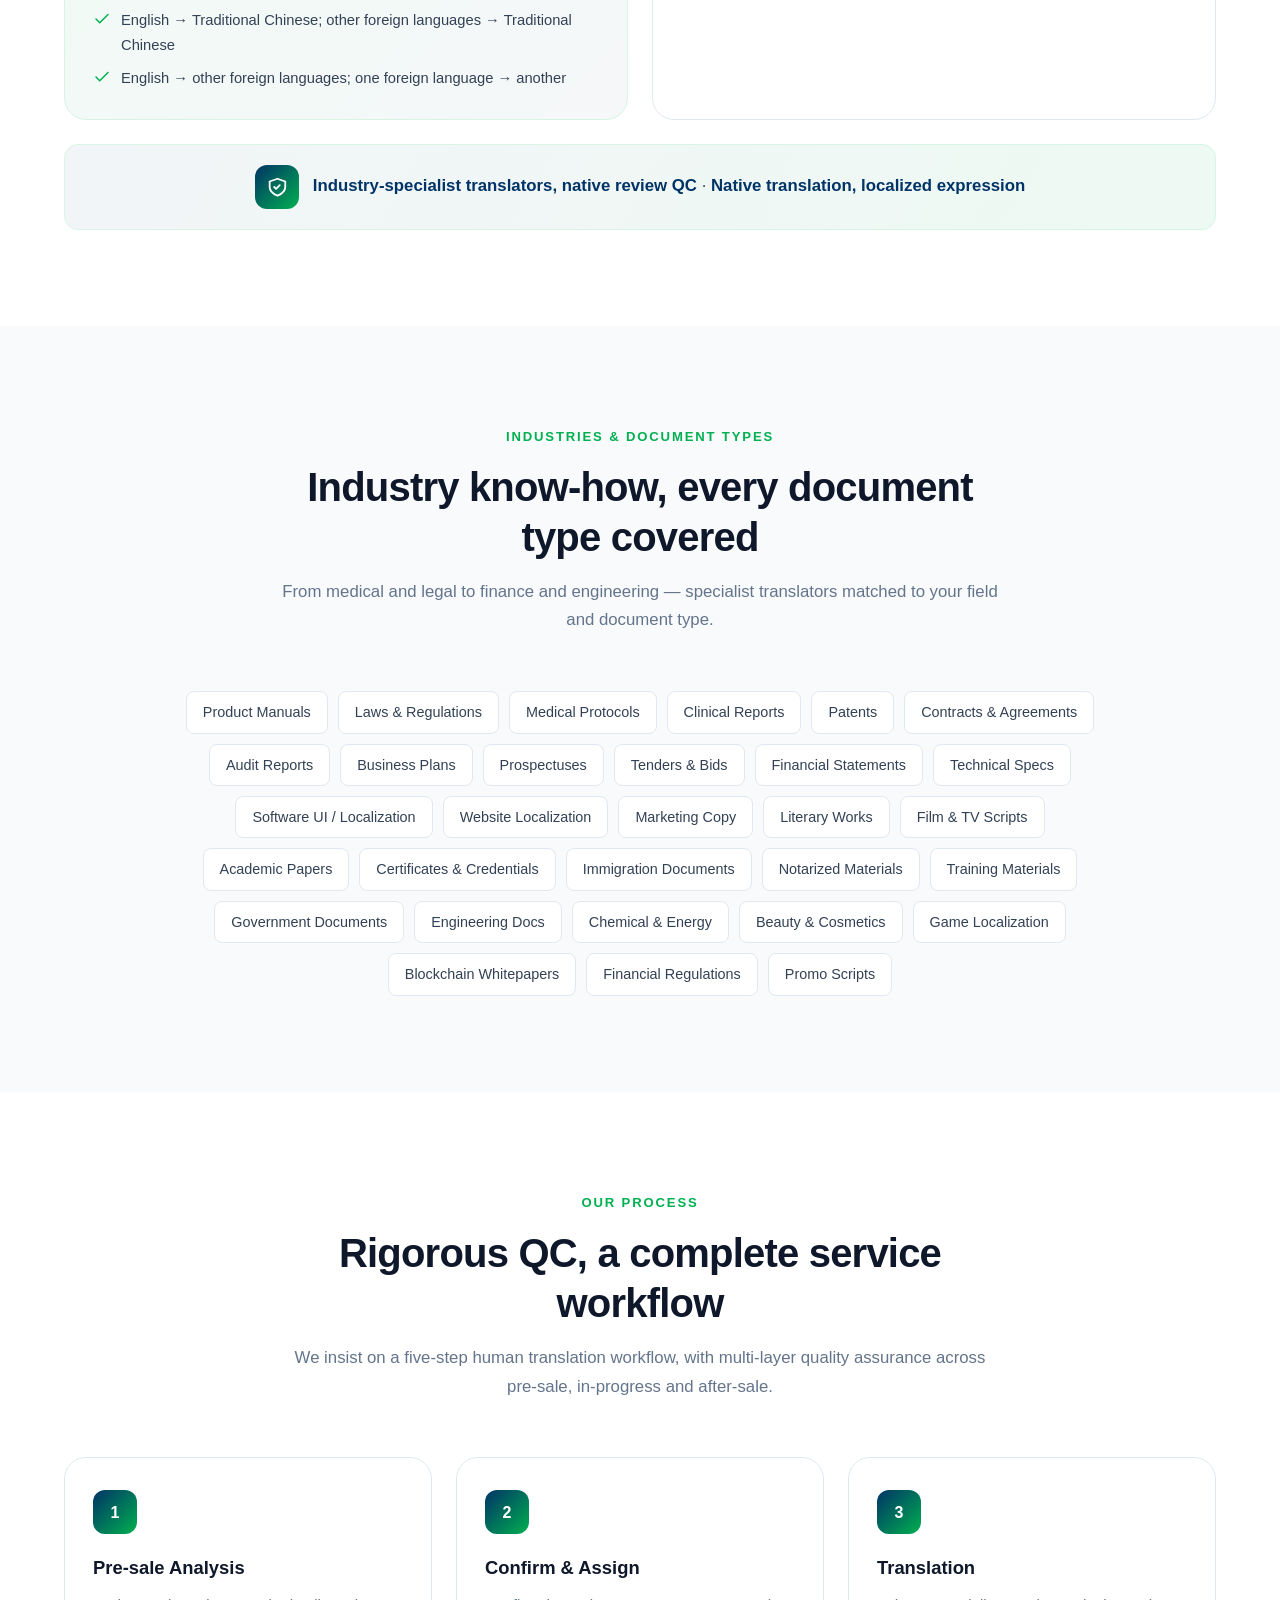
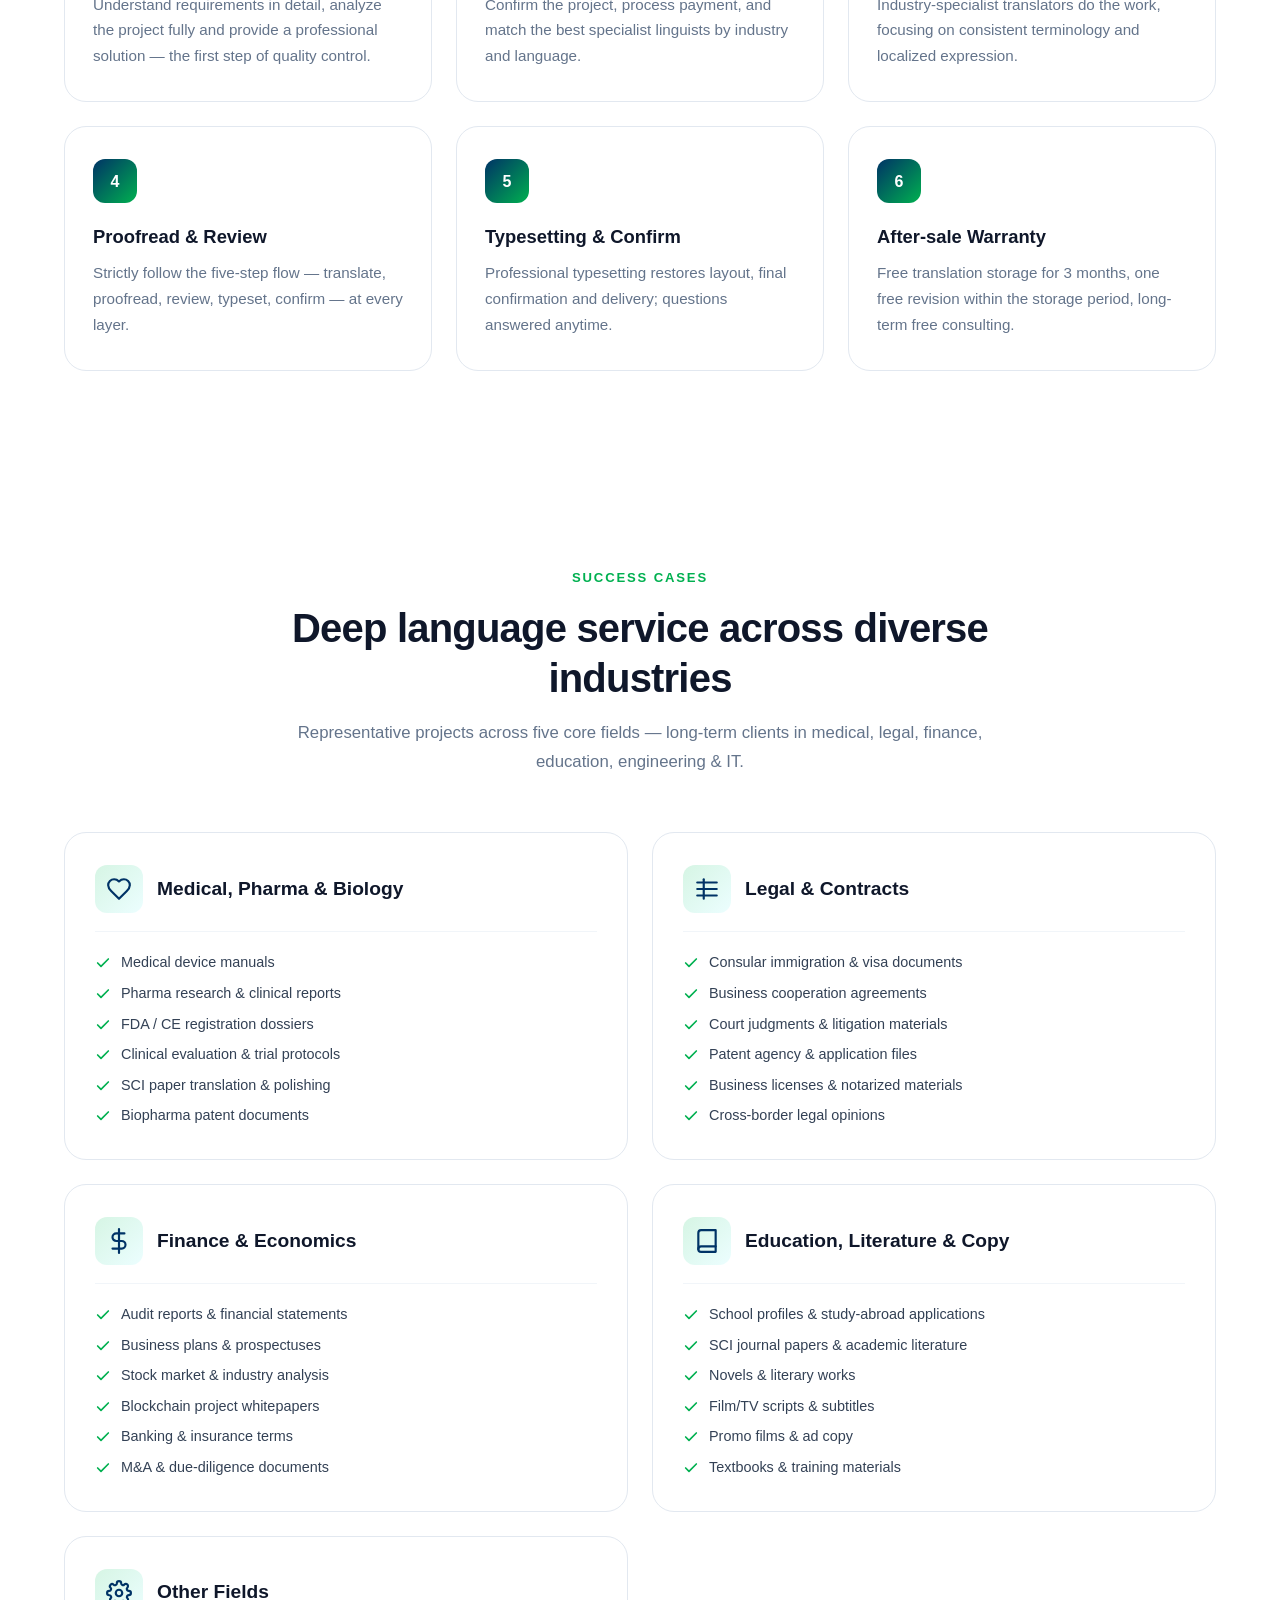
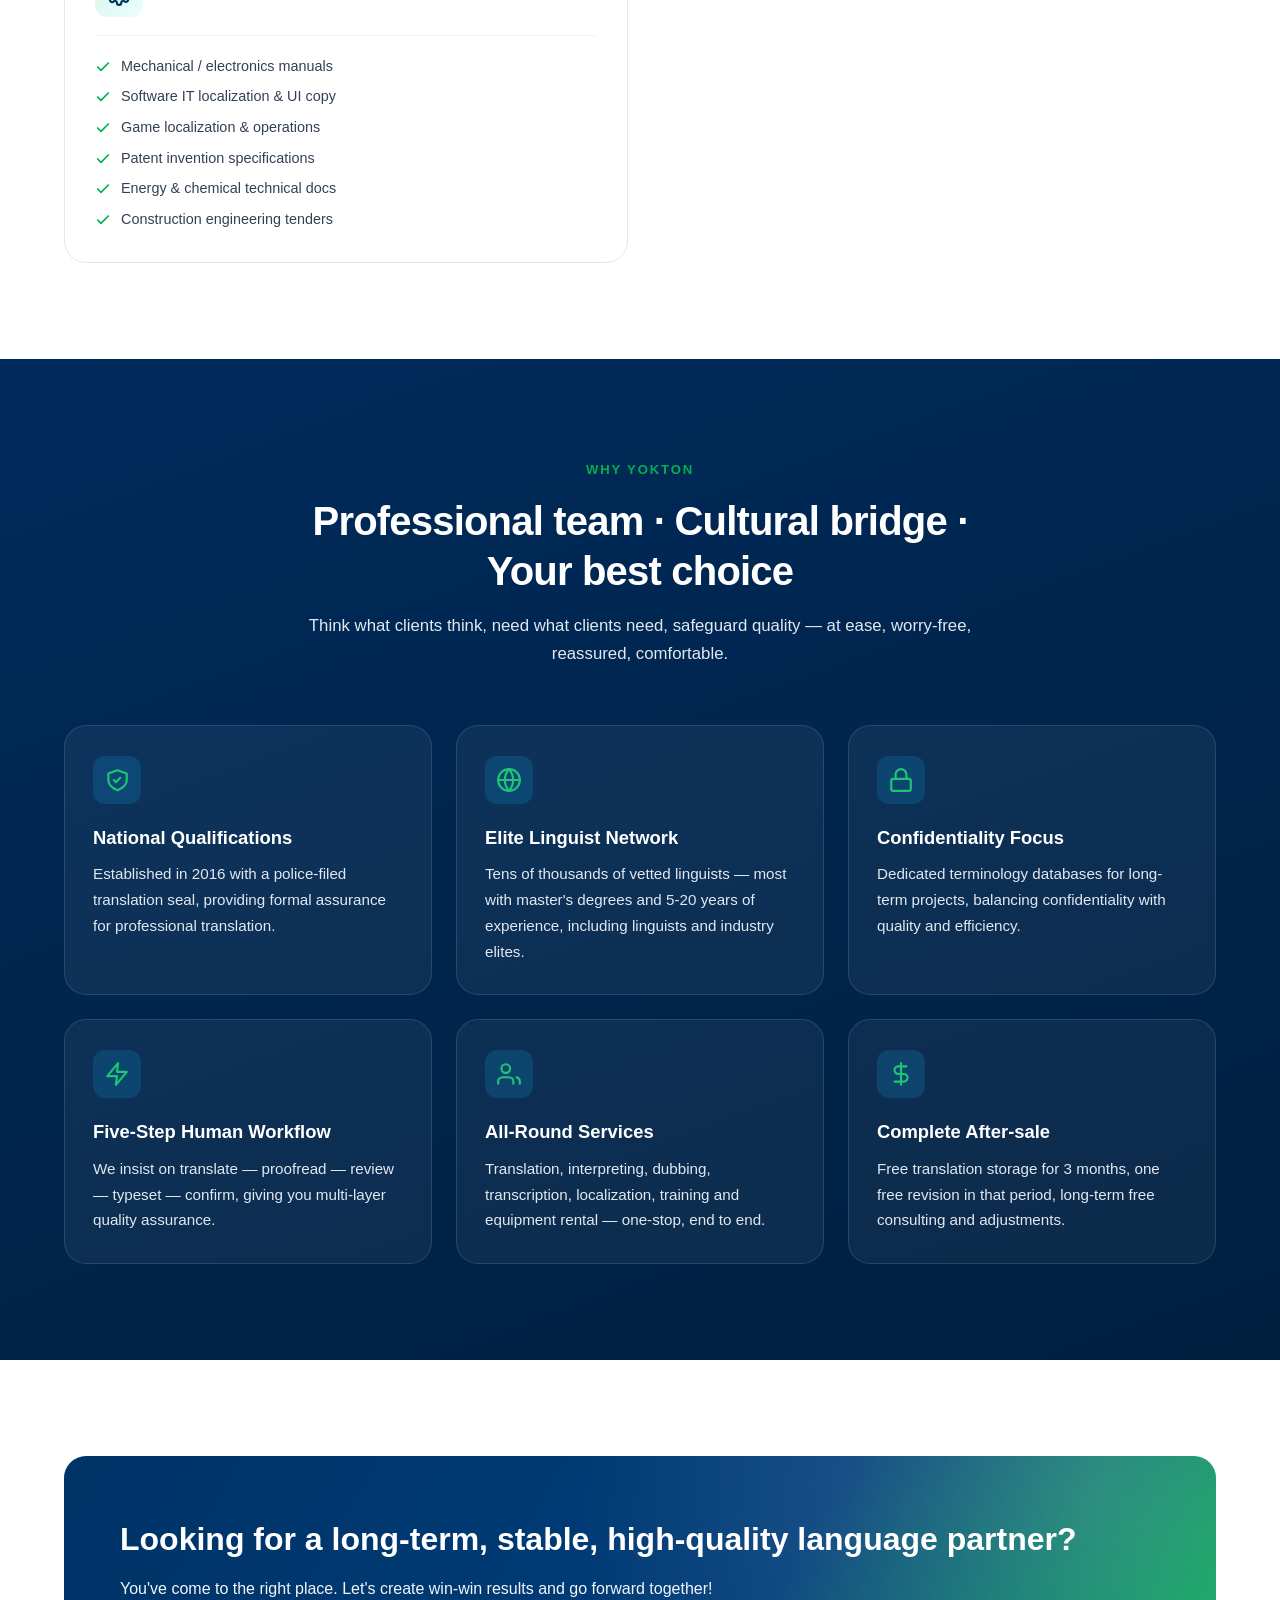
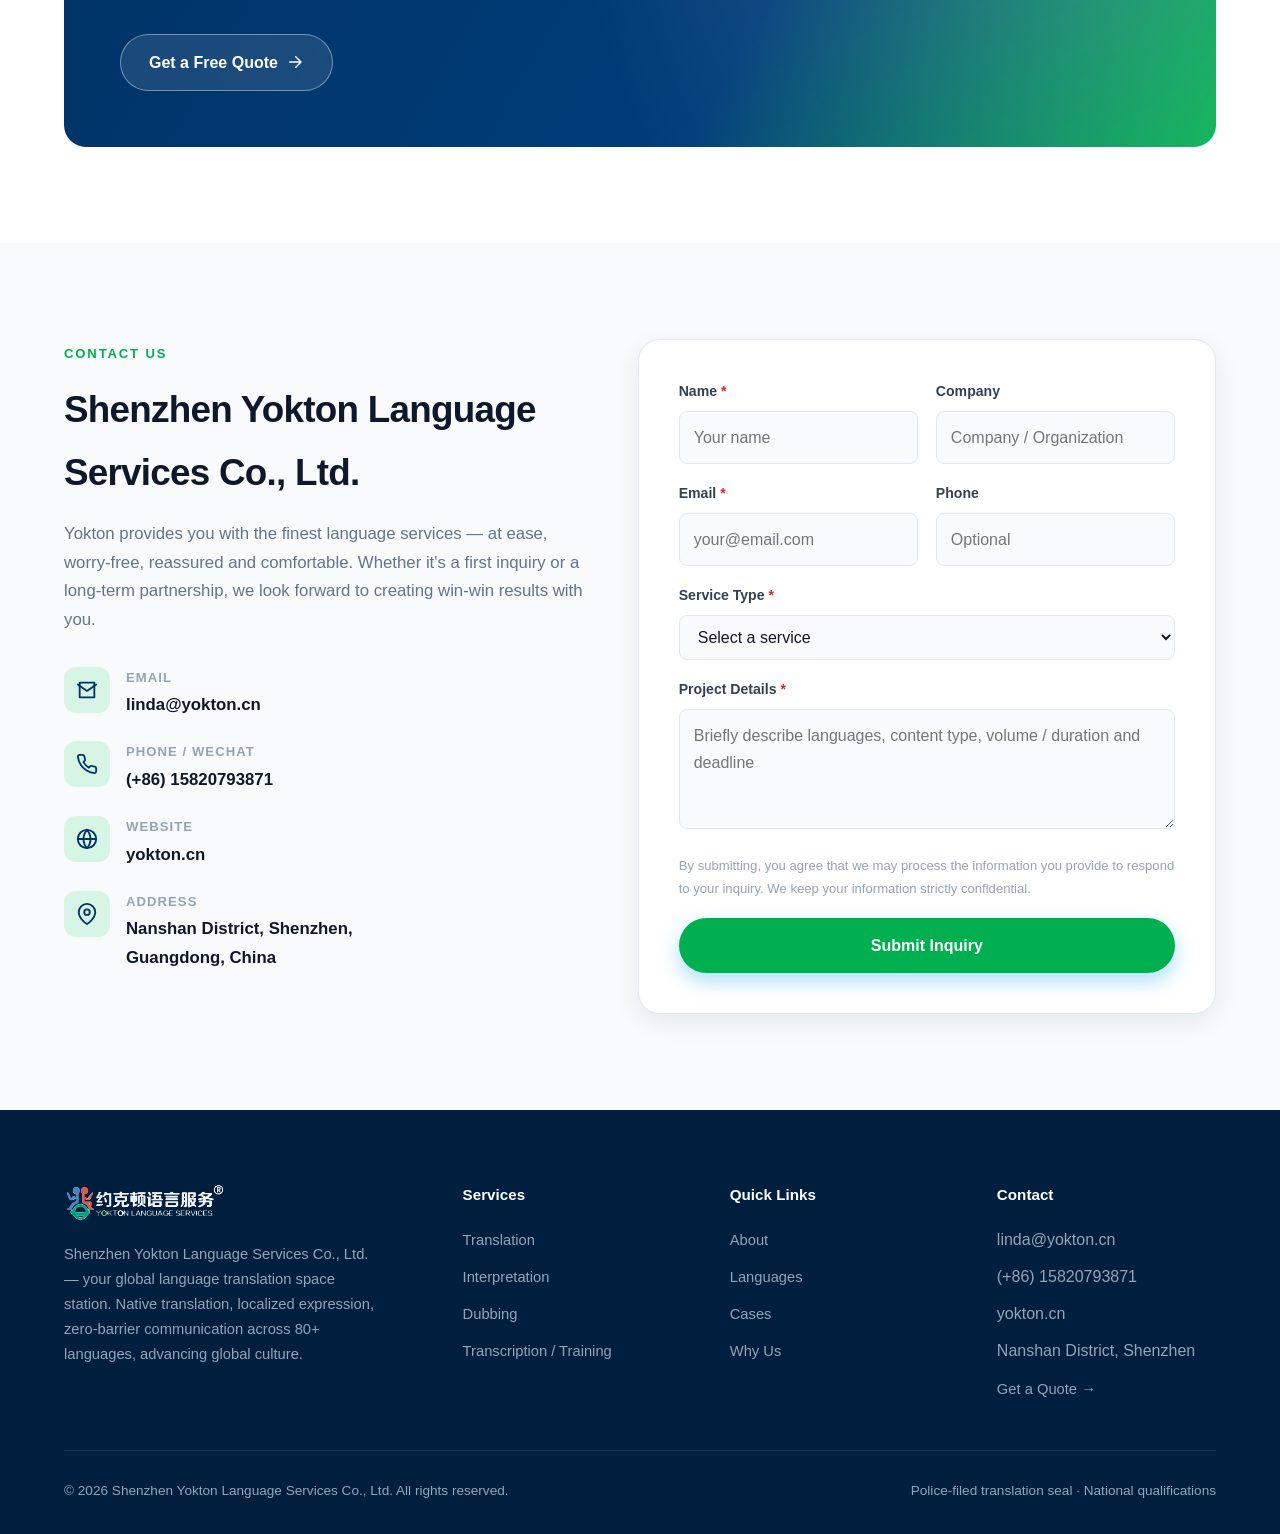
==== commit 09712e87: "SEO: align canonical domain to yokton.cn, refresh sitemap lastmod, add llms.txt GitHub Pages custom " ====
--- a/en/index.html
+++ b/en/index.html
@@ -14,8 +14,8 @@
 <meta property="og:site_name" content="Yokton Language Services" />
 <meta property="og:title" content="Yokton Language Services | Global Language Translation Space Station" />
 <meta property="og:description" content="Native translation, localized expression, zero-barrier communication. Translation, interpreting, dubbing, localization across 80+ languages, with 98%+ client satisfaction." />
-<meta property="og:url" content="https://www.yokton.cn/en/" />
-<meta property="og:image" content="https://www.yokton.cn/images/logo.png" />
+<meta property="og:url" content="https://yokton.cn/en/" />
+<meta property="og:image" content="https://yokton.cn/images/logo.png" />
 <meta property="og:image:width" content="302" />
 <meta property="og:image:height" content="74" />
 
@@ -23,12 +23,12 @@
 <meta name="twitter:card" content="summary" />
 <meta name="twitter:title" content="Yokton Language Services | Global Language Translation Space Station" />
 <meta name="twitter:description" content="Native translation, localized expression, zero-barrier communication across 80+ languages." />
-<meta name="twitter:image" content="https://www.yokton.cn/images/logo.png" />
-
-<link rel="canonical" href="https://www.yokton.cn/en/" />
-<link rel="alternate" hreflang="zh-CN" href="https://www.yokton.cn/" />
-<link rel="alternate" hreflang="en" href="https://www.yokton.cn/en/" />
-<link rel="alternate" hreflang="x-default" href="https://www.yokton.cn/" />
+<meta name="twitter:image" content="https://yokton.cn/images/logo.png" />
+
+<link rel="canonical" href="https://yokton.cn/en/" />
+<link rel="alternate" hreflang="zh-CN" href="https://yokton.cn/" />
+<link rel="alternate" hreflang="en" href="https://yokton.cn/en/" />
+<link rel="alternate" hreflang="x-default" href="https://yokton.cn/" />
 <link rel="icon" href="data:image/svg+xml,<svg xmlns='http://www.w3.org/2000/svg' viewBox='0 0 100 100' width='24' height='24'><rect width='100' height='100' rx='22' fill='%231e3a8a'/><text x='50' y='68' font-size='56' font-weight='800' fill='white' text-anchor='middle' font-family='sans-serif'>Y</text></svg>" />
 
 <script type="application/ld+json">
@@ -37,9 +37,9 @@
   "@type": "ProfessionalService",
   "name": "Shenzhen Yokton Language Services Co., Ltd.",
   "alternateName": "深圳市约克顿语言服务有限公司",
-  "url": "https://www.yokton.cn/en/",
-  "logo": "https://www.yokton.cn/images/logo.png",
-  "image": "https://www.yokton.cn/images/logo.png",
+  "url": "https://yokton.cn/en/",
+  "logo": "https://yokton.cn/images/logo.png",
+  "image": "https://yokton.cn/images/logo.png",
   "email": "linda@yokton.cn",
   "telephone": "+86-15820793871",
   "foundingDate": "2016",
@@ -53,7 +53,7 @@
   },
   "areaServed": "Worldwide",
   "knowsLanguage": ["zh", "en", "ja", "ko", "de", "fr", "es", "ru", "ar", "vi", "th"],
-  "sameAs": ["https://www.yokton.cn/"]
+  "sameAs": ["https://yokton.cn/"]
 }
 </script>
 
@@ -701,7 +701,7 @@
         </div>
         <div class="contact-item reveal" data-delay="4">
           <div class="contact-item-ico"><svg viewBox="0 0 24 24" fill="none" stroke="currentColor" stroke-width="2" stroke-linecap="round" stroke-linejoin="round" width="22" height="22"><circle cx="12" cy="12" r="10"/><path d="M2 12h20M12 2a15 15 0 0 1 0 20M12 2a15 15 0 0 0 0 20"/></svg></div>
-          <div><div class="k">Website</div><div class="v">www.yokton.cn</div></div>
+          <div><div class="k">Website</div><div class="v">yokton.cn</div></div>
         </div>
         <div class="contact-item reveal" data-delay="5">
           <div class="contact-item-ico"><svg viewBox="0 0 24 24" fill="none" stroke="currentColor" stroke-width="2" stroke-linecap="round" stroke-linejoin="round" width="22" height="22"><path d="M21 10c0 7-9 13-9 13s-9-6-9-13a9 9 0 0 1 18 0z"/><circle cx="12" cy="10" r="3"/></svg></div>
@@ -805,7 +805,7 @@
         <ul>
           <li>linda@yokton.cn</li>
           <li>(+86) 15820793871</li>
-          <li>www.yokton.cn</li>
+          <li>yokton.cn</li>
           <li>Nanshan District, Shenzhen</li>
           <li><a href="#contact">Get a Quote →</a></li>
         </ul>
